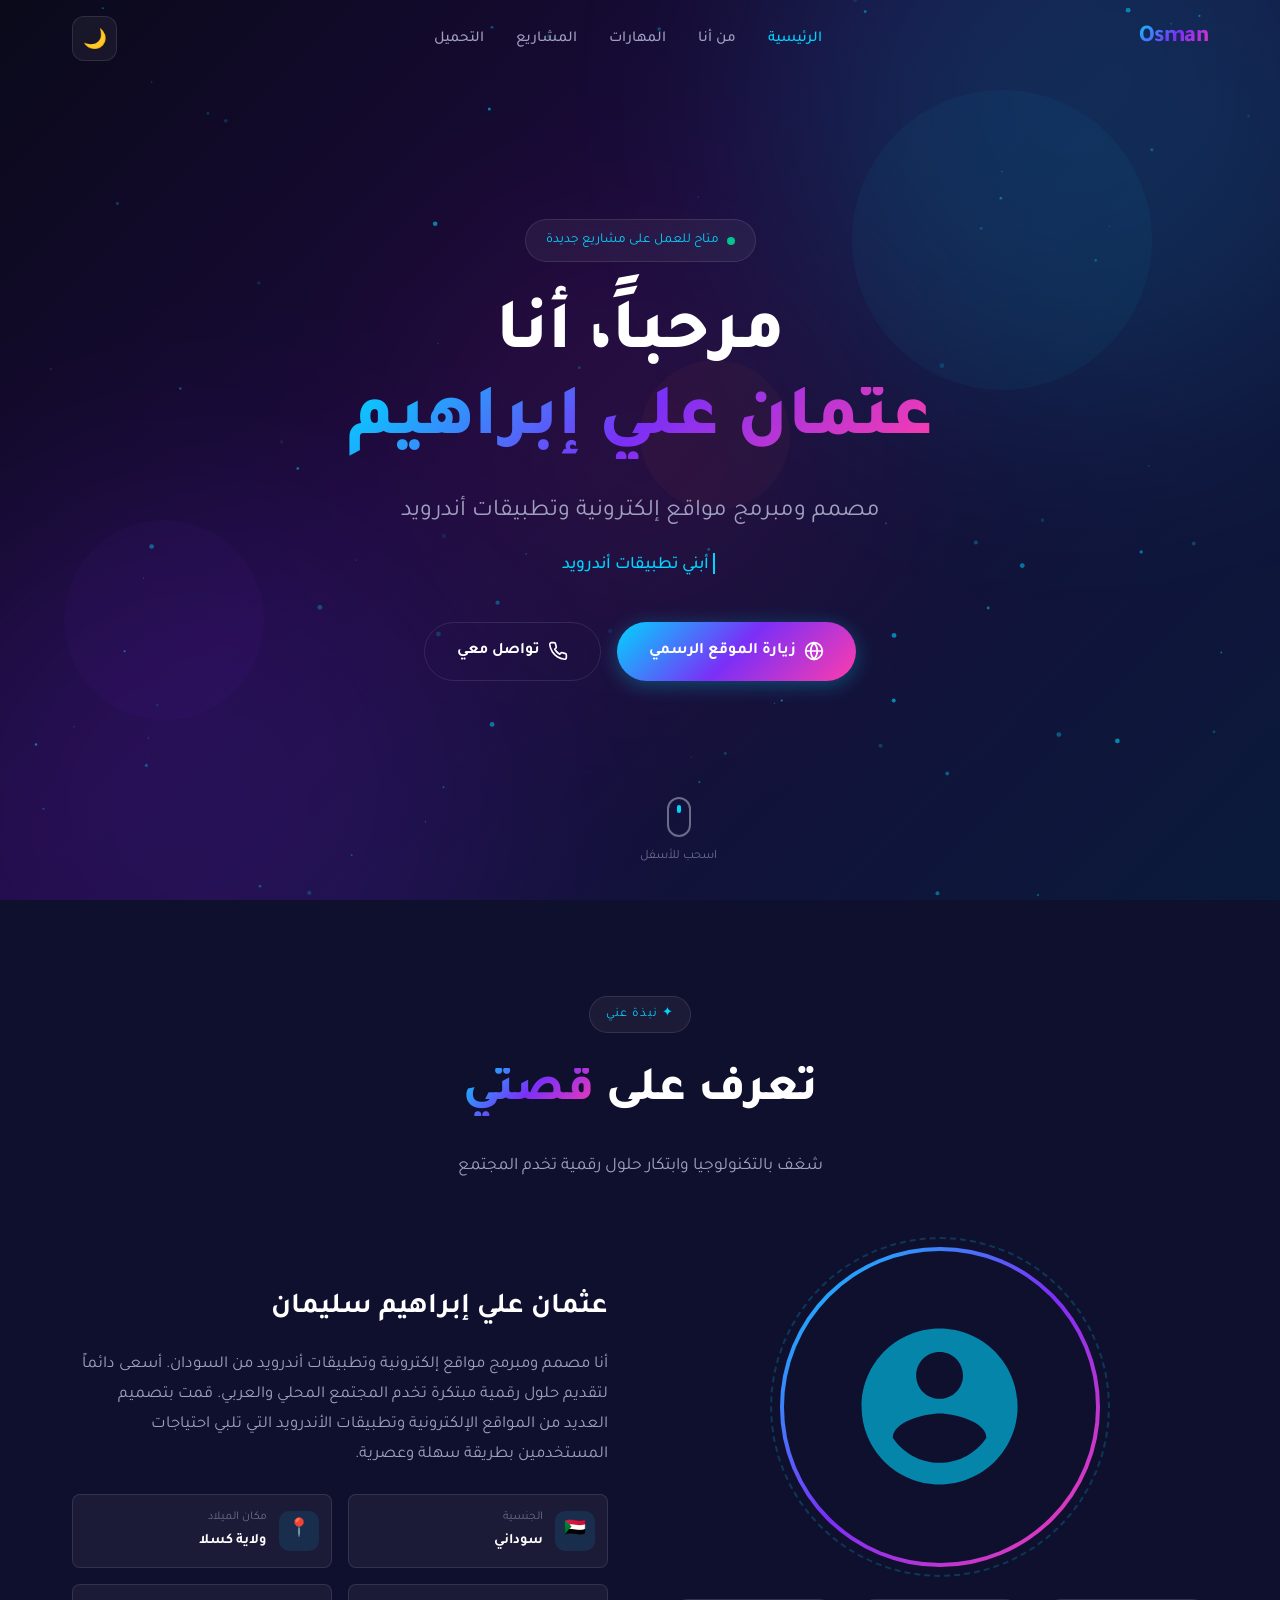
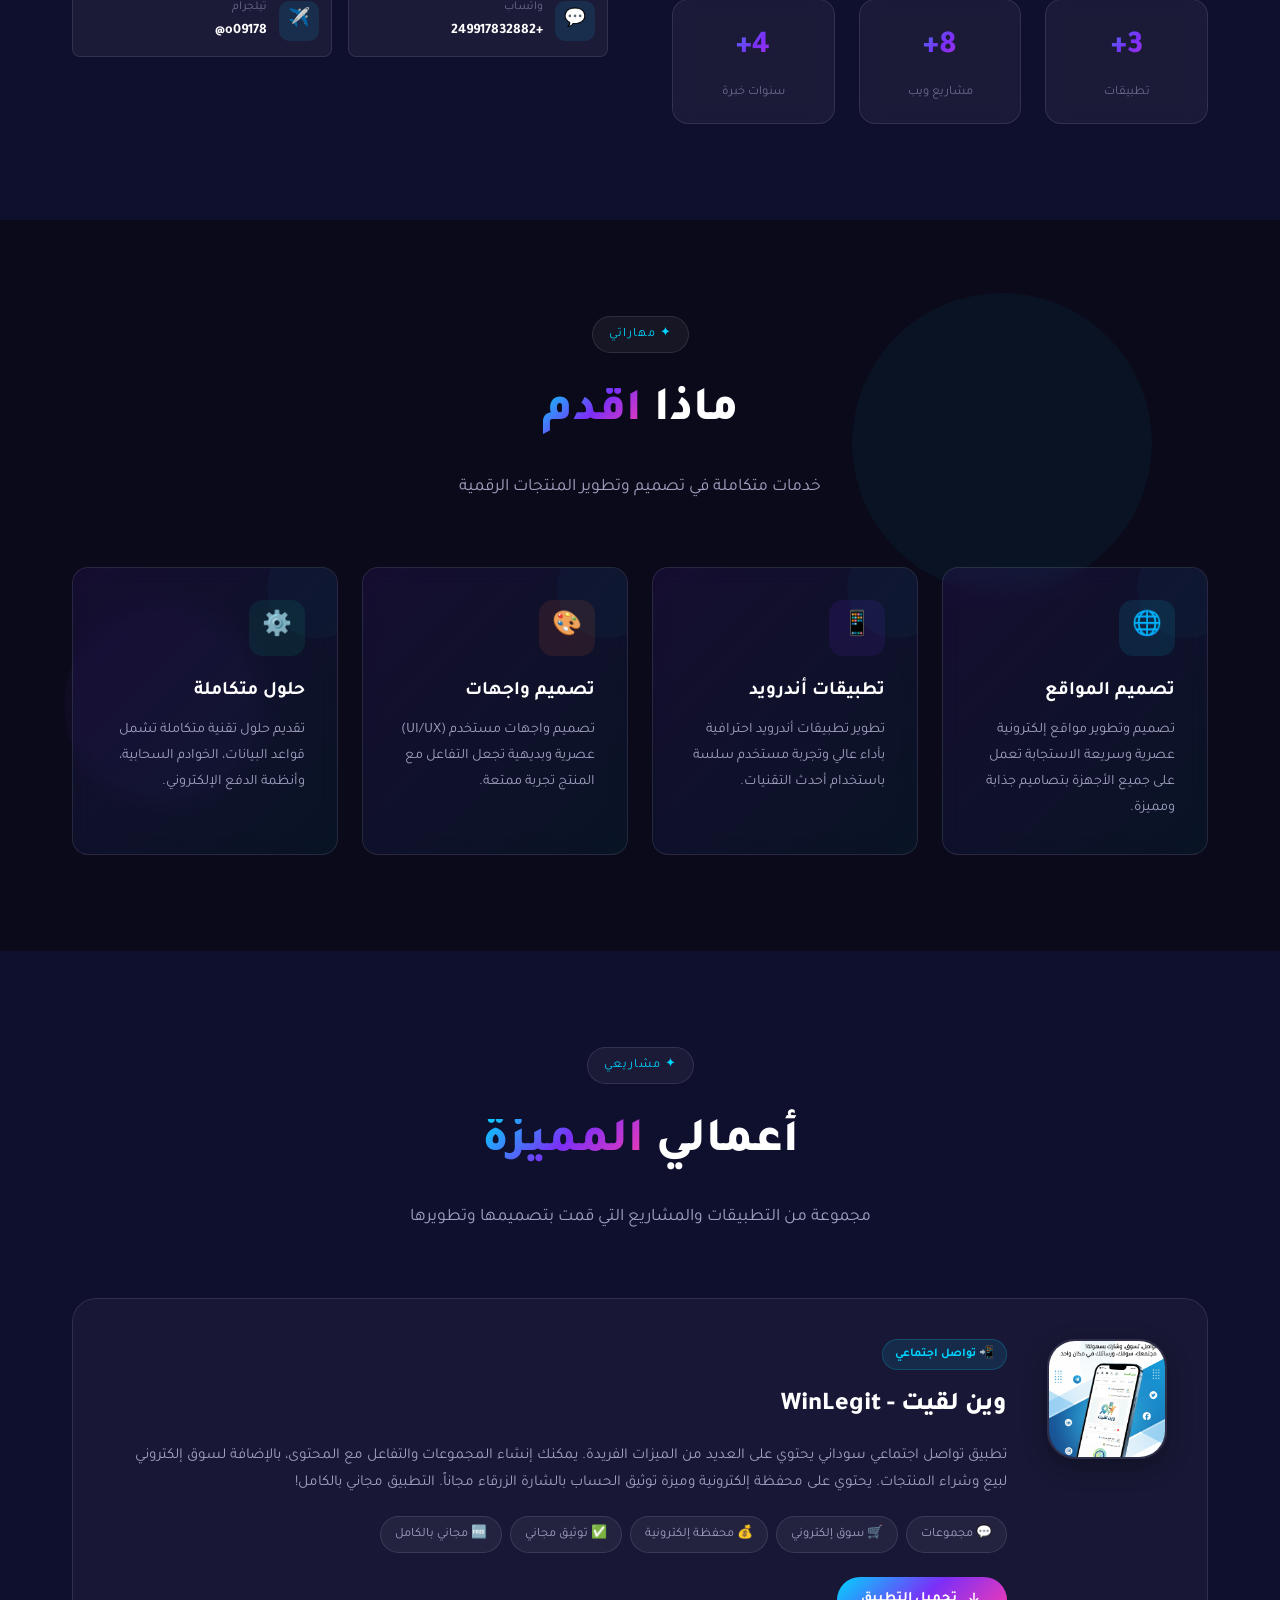
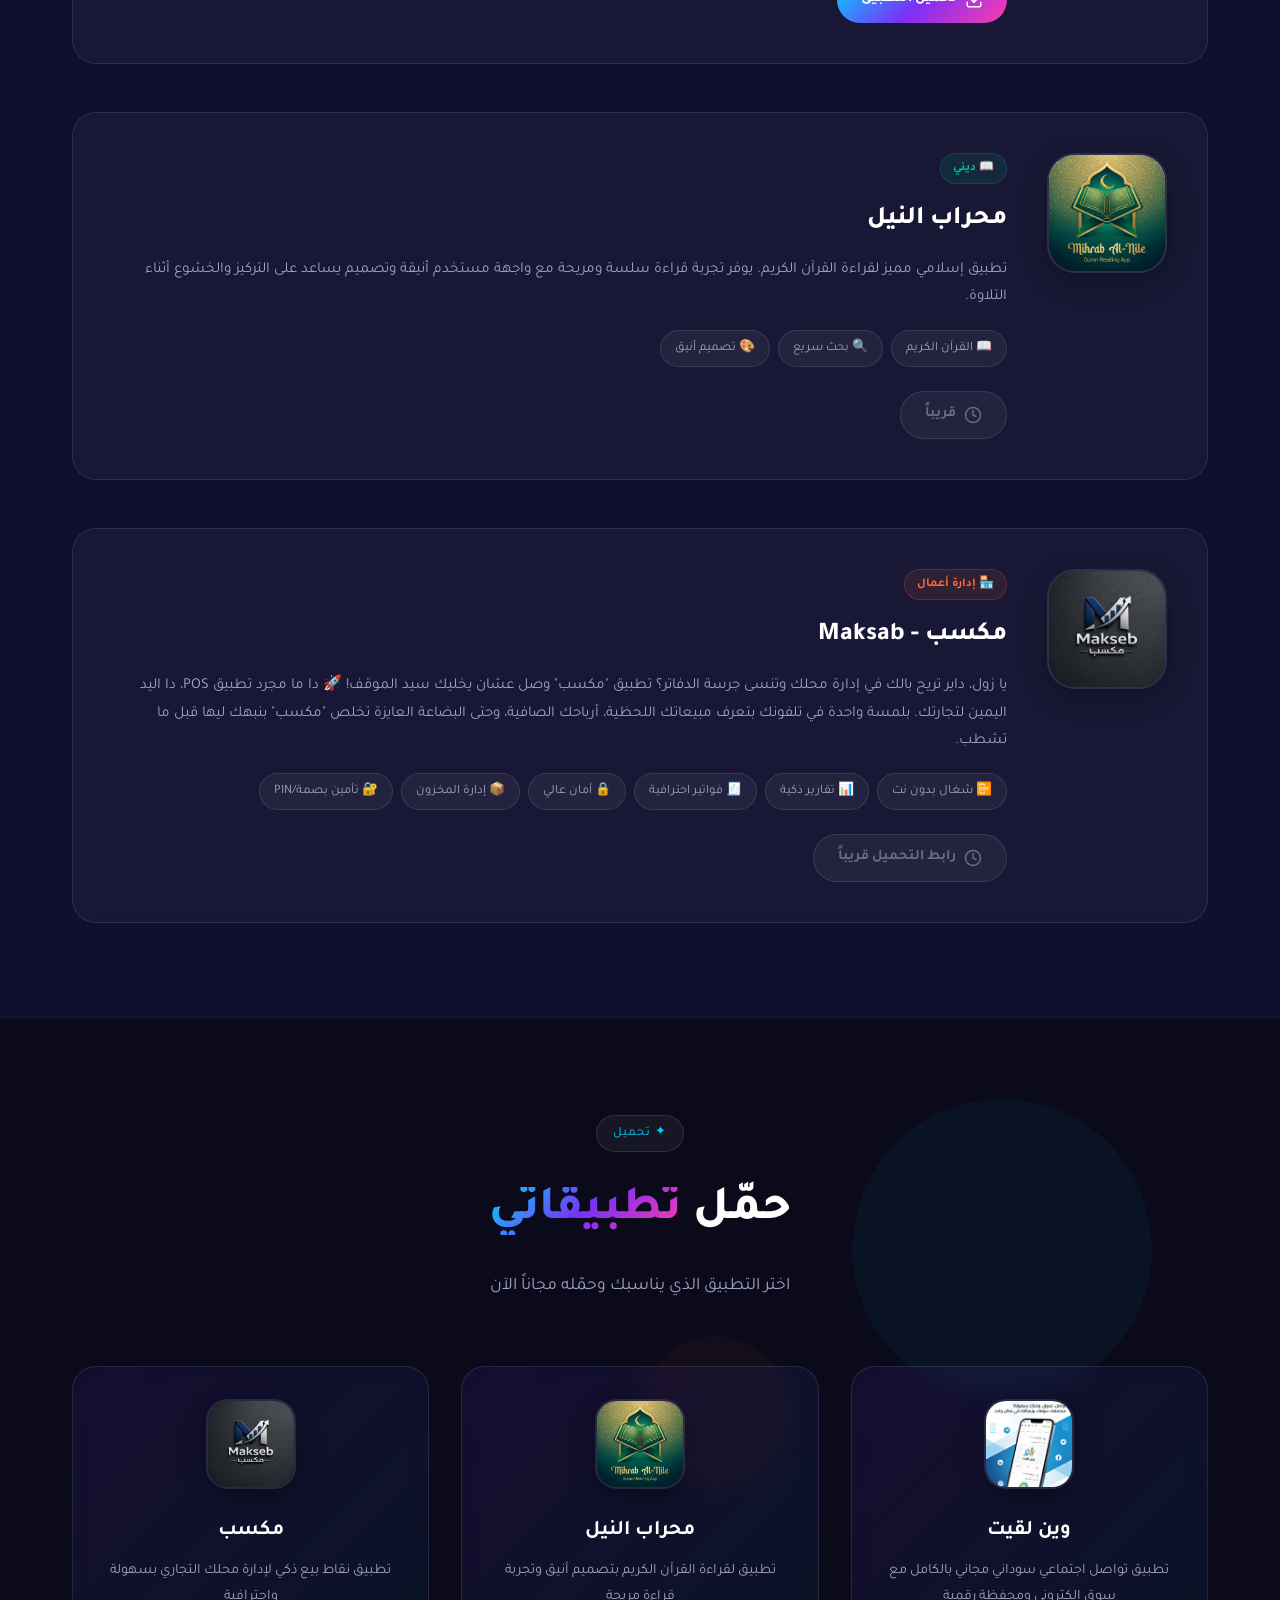
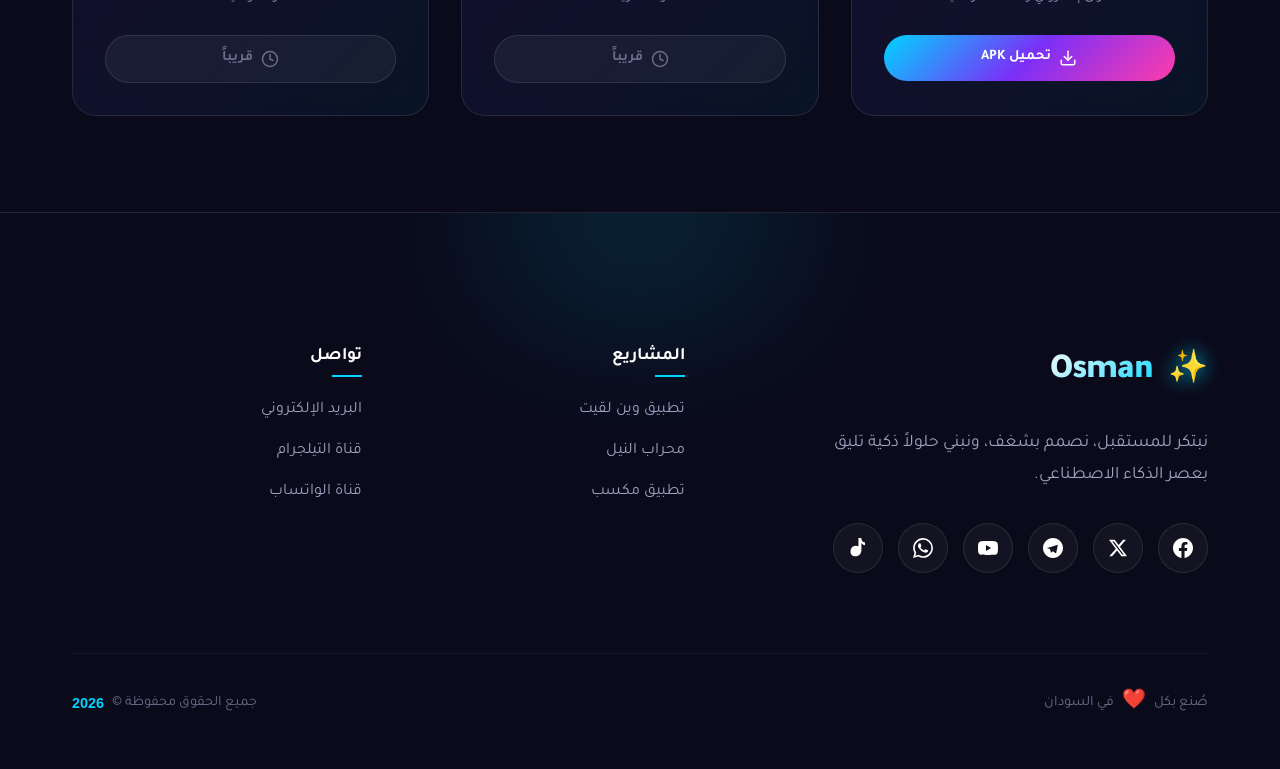
==== index.html @ ec1d8e85 "Add files via upload" ====
<!DOCTYPE html>
<html lang="ar" dir="rtl">

<head>
  <meta charset="UTF-8">
  <meta name="viewport" content="width=device-width, initial-scale=1.0">
  <title>عثمان علي إبراهيم - مصمم ومبرمج مواقع وتطبيقات</title>
  <meta name="description"
    content="الموقع الشخصي لعثمان علي إبراهيم سليمان - مصمم ومبرمج مواقع إلكترونية وتطبيقات أندرويد من السودان">
  <meta name="keywords" content="عثمان علي, مبرمج, مصمم مواقع, تطبيقات أندرويد, السودان, وين لقيت, مكسب">
  <meta property="og:title" content="عثمان علي إبراهيم - مصمم ومبرمج">
  <meta property="og:description" content="مصمم ومبرمج مواقع إلكترونية وتطبيقات أندرويد من السودان">
  <meta property="og:type" content="website">
  <link rel="preconnect" href="https://fonts.googleapis.com">
  <link rel="preconnect" href="https://fonts.gstatic.com" crossorigin>
  <link href="https://fonts.googleapis.com/css2?family=Tajawal:wght@300;400;500;700;800;900&display=swap"
    rel="stylesheet">
  <link rel="stylesheet" href="style.css">
</head>

<body>

  <!-- Navigation -->
  <nav class="navbar" id="navbar">
    <div class="nav-container">
      <a href="#" class="nav-logo">Osman</a>
      <ul class="nav-links" id="navLinks">
        <li><a href="#home"><span>🏠</span> الرئيسية</a></li>
        <li><a href="#about"><span>👤</span> من أنا</a></li>
        <li><a href="#skills"><span>🛠️</span> المهارات</a></li>
        <li><a href="#apps"><span>🚀</span> المشاريع</a></li>
        <li><a href="#downloads"><span>📥</span> التحميل</a></li>
      </ul>
      <div class="nav-actions">
        <button class="theme-toggle" id="themeToggle" aria-label="تبديل الوضع">
          <span class="sun-icon">☀️</span>
          <span class="moon-icon">🌙</span>
        </button>
        <button class="nav-toggle" id="navToggle" aria-label="toggle navigation">
          <span></span>
          <span></span>
          <span></span>
        </button>
      </div>
    </div>
  </nav>

  <!-- Hero Section -->
  <section class="hero" id="home">
    <div class="hero-glow hero-glow-1"></div>
    <div class="hero-glow hero-glow-2"></div>
    <div class="hero-glow hero-glow-3"></div>

    <div class="floating-shapes">
      <div class="shape shape-1"></div>
      <div class="shape shape-2"></div>
      <div class="shape shape-3"></div>
    </div>

    <canvas id="particleCanvas" style="position:absolute;inset:0;z-index:0;pointer-events:none;"></canvas>

    <div class="hero-content">
      <div class="hero-badge">
        <span class="dot"></span>
        متاح للعمل على مشاريع جديدة
      </div>

      <h1 class="hero-name">
        مرحباً، أنا<br>
        <span class="gradient-text">عثمان علي إبراهيم</span>
      </h1>

      <p class="hero-title">مصمم ومبرمج مواقع إلكترونية وتطبيقات أندرويد</p>

      <div class="hero-typing">
        <span class="cursor"></span>
        <span id="typingText"></span>
      </div>

      <div class="hero-buttons">
        <a href="https://winlegit.vercel.app/" class="btn btn-primary" target="_blank">
          <svg width="20" height="20" viewBox="0 0 24 24" fill="none" stroke="currentColor" stroke-width="2"
            stroke-linecap="round" stroke-linejoin="round">
            <circle cx="12" cy="12" r="10" />
            <line x1="2" y1="12" x2="22" y2="12" />
            <path d="M12 2a15.3 15.3 0 0 1 4 10 15.3 15.3 0 0 1-4 10 15.3 15.3 0 0 1-4-10 15.3 15.3 0 0 1 4-10z" />
          </svg>
          زيارة الموقع الرسمي
        </a>
        <a href="https://wa.me/249917832882" class="btn btn-outline" target="_blank">
          <svg width="20" height="20" viewBox="0 0 24 24" fill="none" stroke="currentColor" stroke-width="2"
            stroke-linecap="round" stroke-linejoin="round">
            <path
              d="M22 16.92v3a2 2 0 0 1-2.18 2 19.79 19.79 0 0 1-8.63-3.07 19.5 19.5 0 0 1-6-6 19.79 19.79 0 0 1-3.07-8.67A2 2 0 0 1 4.11 2h3a2 2 0 0 1 2 1.72 12.84 12.84 0 0 0 .7 2.81 2 2 0 0 1-.45 2.11L8.09 9.91a16 16 0 0 0 6 6l1.27-1.27a2 2 0 0 1 2.11-.45 12.84 12.84 0 0 0 2.81.7A2 2 0 0 1 22 16.92z" />
          </svg>
          تواصل معي
        </a>
      </div>
    </div>

    <div class="hero-scroll">
      <div class="scroll-indicator"></div>
      <span>اسحب للأسفل</span>
    </div>
  </section>

  <!-- About Section -->
  <section class="section about" id="about">
    <div class="container">
      <div class="section-header reveal">
        <span class="section-badge">✦ نبذة عني</span>
        <h2 class="section-title">تعرف على <span class="gradient-text">قصتي</span></h2>
        <p class="section-subtitle">شغف بالتكنولوجيا وابتكار حلول رقمية تخدم المجتمع</p>
      </div>

      <div class="about-grid">
        <div class="about-image reveal">
          <div class="about-image-wrapper">
            <div class="about-avatar">
              <svg viewBox="0 0 24 24" fill="currentColor">
                <path
                  d="M12 2C6.48 2 2 6.48 2 12s4.48 10 10 10 10-4.48 10-10S17.52 2 12 2zm0 3c1.66 0 3 1.34 3 3s-1.34 3-3 3-3-1.34-3-3 1.34-3 3-3zm0 14.2c-2.5 0-4.71-1.28-6-3.22.03-1.99 4-3.08 6-3.08 1.99 0 5.97 1.09 6 3.08-1.29 1.94-3.5 3.22-6 3.22z" />
              </svg>
            </div>
          </div>
          <div class="about-stats">
            <div class="stat-card">
              <div class="stat-number" data-count="3">0</div>
              <div class="stat-label">تطبيقات</div>
            </div>
            <div class="stat-card">
              <div class="stat-number" data-count="10">0</div>
              <div class="stat-label">مشاريع ويب</div>
            </div>
            <div class="stat-card">
              <div class="stat-number" data-count="5">0</div>
              <div class="stat-label">سنوات خبرة</div>
            </div>
          </div>
        </div>

        <div class="about-info reveal reveal-delay-2">
          <h3>عثمان علي إبراهيم سليمان</h3>
          <p>
            أنا مصمم ومبرمج مواقع إلكترونية وتطبيقات أندرويد من السودان. أسعى دائماً لتقديم حلول رقمية مبتكرة تخدم
            المجتمع المحلي والعربي. قمت بتصميم العديد من المواقع الإلكترونية وتطبيقات الأندرويد التي تلبي احتياجات
            المستخدمين بطريقة سهلة وعصرية.
          </p>
          <div class="about-details">
            <div class="detail-item">
              <div class="detail-icon">🇸🇩</div>
              <div class="detail-text">
                <span class="detail-label">الجنسية</span>
                <span class="detail-value">سوداني</span>
              </div>
            </div>
            <div class="detail-item">
              <div class="detail-icon">📍</div>
              <div class="detail-text">
                <span class="detail-label">مكان الميلاد</span>
                <span class="detail-value">ولاية كسلا</span>
              </div>
            </div>
            <div class="detail-item">
              <div class="detail-icon">💬</div>
              <div class="detail-text">
                <span class="detail-label">واتساب</span>
                <span class="detail-value">+249917832882</span>
              </div>
            </div>
            <div class="detail-item">
              <div class="detail-icon">✈️</div>
              <div class="detail-text">
                <span class="detail-label">تيلجرام</span>
                <span class="detail-value">o09178@</span>
              </div>
            </div>
          </div>
        </div>
      </div>
    </div>
  </section>

  <!-- Skills Section -->
  <section class="section" id="skills">
    <div class="container">
      <div class="floating-shapes">
        <div class="shape shape-1"></div>
        <div class="shape shape-2"></div>
      </div>
      <div class="section-header reveal">
        <span class="section-badge">✦ مهاراتي</span>
        <h2 class="section-title">ماذا <span class="gradient-text">أقدم</span></h2>
        <p class="section-subtitle">خدمات متكاملة في تصميم وتطوير المنتجات الرقمية</p>
      </div>

      <div class="skills-grid">
        <div class="skill-card reveal">
          <div class="skill-icon">🌐</div>
          <h3>تصميم المواقع</h3>
          <p>تصميم وتطوير مواقع إلكترونية عصرية وسريعة الاستجابة تعمل على جميع الأجهزة بتصاميم جذابة ومميزة.</p>
        </div>
        <div class="skill-card reveal reveal-delay-1">
          <div class="skill-icon">📱</div>
          <h3>تطبيقات أندرويد</h3>
          <p>تطوير تطبيقات أندرويد احترافية بأداء عالي وتجربة مستخدم سلسة باستخدام أحدث التقنيات.</p>
        </div>
        <div class="skill-card reveal reveal-delay-2">
          <div class="skill-icon">🎨</div>
          <h3>تصميم واجهات</h3>
          <p>تصميم واجهات مستخدم (UI/UX) عصرية وبديهية تجعل التفاعل مع المنتج تجربة ممتعة.</p>
        </div>
        <div class="skill-card reveal reveal-delay-3">
          <div class="skill-icon">⚙️</div>
          <h3>حلول متكاملة</h3>
          <p>تقديم حلول تقنية متكاملة تشمل قواعد البيانات، الخوادم السحابية، وأنظمة الدفع الإلكتروني.</p>
        </div>
      </div>
    </div>
  </section>

  <!-- Apps/Projects Section -->
  <section class="section apps" id="apps">
    <div class="container">
      <div class="section-header reveal">
        <span class="section-badge">✦ مشاريعي</span>
        <h2 class="section-title">أعمالي <span class="gradient-text">المميزة</span></h2>
        <p class="section-subtitle">مجموعة من التطبيقات والمشاريع التي قمت بتصميمها وتطويرها</p>
      </div>

      <div class="apps-grid">
        <!-- WinLegit App -->
        <div class="app-card reveal">
          <div class="app-icon-wrapper">
            <img src="assets/winlegit.png" alt="تطبيق وين لقيت">
          </div>
          <div class="app-info">
            <span class="app-tag tag-social">📲 تواصل اجتماعي</span>
            <h3 class="app-name">وين لقيت - WinLegit</h3>
            <p class="app-description">
              تطبيق تواصل اجتماعي سوداني يحتوي على العديد من الميزات الفريدة. يمكنك إنشاء المجموعات والتفاعل مع المحتوى،
              بالإضافة لسوق إلكتروني لبيع وشراء المنتجات. يحتوي على محفظة إلكترونية وميزة توثيق الحساب بالشارة الزرقاء
              مجاناً.
              التطبيق مجاني بالكامل!
            </p>
            <div class="app-features">
              <span class="feature-chip">💬 مجموعات</span>
              <span class="feature-chip">🛒 سوق إلكتروني</span>
              <span class="feature-chip">💰 محفظة إلكترونية</span>
              <span class="feature-chip">✅ توثيق مجاني</span>
              <span class="feature-chip">🆓 مجاني بالكامل</span>
            </div>
            <div class="app-actions">
              <a href="https://winlegit.vercel.app/download/WinLegit.apk" class="btn-download" id="download-winlegit">
                <svg width="18" height="18" viewBox="0 0 24 24" fill="none" stroke="currentColor" stroke-width="2"
                  stroke-linecap="round" stroke-linejoin="round">
                  <path d="M21 15v4a2 2 0 0 1-2 2H5a2 2 0 0 1-2-2v-4" />
                  <polyline points="7 10 12 15 17 10" />
                  <line x1="12" y1="15" x2="12" y2="3" />
                </svg>
                تحميل التطبيق
              </a>
            </div>
          </div>
        </div>

        <!-- Mihrab Al-Nile App -->
        <div class="app-card reveal">
          <div class="app-icon-wrapper">
            <img src="assets/mihrab.png" alt="تطبيق محراب النيل">
          </div>
          <div class="app-info">
            <span class="app-tag tag-islamic">📖 ديني</span>
            <h3 class="app-name">محراب النيل</h3>
            <p class="app-description">
              تطبيق إسلامي مميز لقراءة القرآن الكريم. يوفر تجربة قراءة سلسة ومريحة مع واجهة مستخدم أنيقة
              وتصميم يساعد على التركيز والخشوع أثناء التلاوة.
            </p>
            <div class="app-features">
              <span class="feature-chip">📖 القرآن الكريم</span>
              <span class="feature-chip">🔍 بحث سريع</span>
              <span class="feature-chip">🎨 تصميم أنيق</span>
            </div>
            <div class="app-actions">
              <span class="btn-download coming-soon">
                <svg width="18" height="18" viewBox="0 0 24 24" fill="none" stroke="currentColor" stroke-width="2"
                  stroke-linecap="round" stroke-linejoin="round">
                  <circle cx="12" cy="12" r="10" />
                  <polyline points="12 6 12 12 16 14" />
                </svg>
                قريباً
              </span>
            </div>
          </div>
        </div>

        <!-- Maksab App -->
        <div class="app-card reveal">
          <div class="app-icon-wrapper">
            <img src="assets/maksab.png" alt="تطبيق مكسب">
          </div>
          <div class="app-info">
            <span class="app-tag tag-business">🏪 إدارة أعمال</span>
            <h3 class="app-name">مكسب - Maksab</h3>
            <p class="app-description">
              يا زول، داير تريح بالك في إدارة محلك وتنسى جرسة الدفاتر؟ تطبيق "مكسب" وصل عشان يخليك سيد الموقف! 🚀
              دا ما مجرد تطبيق POS، دا اليد اليمين لتجارتك. بلمسة واحدة في تلفونك بتعرف مبيعاتك اللحظية، أرباحك الصافية،
              وحتى البضاعة العايزة تخلص "مكسب" بنبهك ليها قبل ما تشطب.
            </p>
            <div class="app-features">
              <span class="feature-chip">📴 شغال بدون نت</span>
              <span class="feature-chip">📊 تقارير ذكية</span>
              <span class="feature-chip">🧾 فواتير احترافية</span>
              <span class="feature-chip">🔒 أمان عالي</span>
              <span class="feature-chip">📦 إدارة المخزون</span>
              <span class="feature-chip">🔐 تأمين بصمة/PIN</span>
            </div>
            <div class="app-actions">
              <span class="btn-download coming-soon">
                <svg width="18" height="18" viewBox="0 0 24 24" fill="none" stroke="currentColor" stroke-width="2"
                  stroke-linecap="round" stroke-linejoin="round">
                  <circle cx="12" cy="12" r="10" />
                  <polyline points="12 6 12 12 16 14" />
                </svg>
                رابط التحميل قريباً
              </span>
            </div>
          </div>
        </div>
      </div>
    </div>
  </section>

  <!-- Downloads Section -->
  <section class="section" id="downloads">
    <div class="container">
      <div class="floating-shapes">
        <div class="shape shape-1"></div>
        <div class="shape shape-3"></div>
      </div>

      <div class="section-header reveal">
        <span class="section-badge">✦ تحميل</span>
        <h2 class="section-title">حمّل <span class="gradient-text">تطبيقاتي</span></h2>
        <p class="section-subtitle">اختر التطبيق الذي يناسبك وحمّله مجاناً الآن</p>
      </div>

      <div class="downloads-grid">
        <div class="download-card reveal">
          <div class="download-icon">
            <img src="assets/winlegit.png" alt="وين لقيت">
          </div>
          <h3>وين لقيت</h3>
          <p>تطبيق تواصل اجتماعي سوداني مجاني بالكامل مع سوق إلكتروني ومحفظة رقمية</p>
          <a href="https://winlegit.vercel.app/download/WinLegit.apk" class="btn-download" id="download-winlegit-2">
            <svg width="18" height="18" viewBox="0 0 24 24" fill="none" stroke="currentColor" stroke-width="2"
              stroke-linecap="round" stroke-linejoin="round">
              <path d="M21 15v4a2 2 0 0 1-2 2H5a2 2 0 0 1-2-2v-4" />
              <polyline points="7 10 12 15 17 10" />
              <line x1="12" y1="15" x2="12" y2="3" />
            </svg>
            تحميل APK
          </a>
        </div>

        <div class="download-card reveal reveal-delay-1">
          <div class="download-icon">
            <img src="assets/mihrab.png" alt="محراب النيل">
          </div>
          <h3>محراب النيل</h3>
          <p>تطبيق لقراءة القرآن الكريم بتصميم أنيق وتجربة قراءة مريحة</p>
          <span class="btn-download coming-soon">
            <svg width="18" height="18" viewBox="0 0 24 24" fill="none" stroke="currentColor" stroke-width="2"
              stroke-linecap="round" stroke-linejoin="round">
              <circle cx="12" cy="12" r="10" />
              <polyline points="12 6 12 12 16 14" />
            </svg>
            قريباً
          </span>
        </div>

        <div class="download-card reveal reveal-delay-2">
          <div class="download-icon">
            <img src="assets/maksab.png" alt="مكسب">
          </div>
          <h3>مكسب</h3>
          <p>تطبيق نقاط بيع ذكي لإدارة محلك التجاري بسهولة واحترافية</p>
          <span class="btn-download coming-soon">
            <svg width="18" height="18" viewBox="0 0 24 24" fill="none" stroke="currentColor" stroke-width="2"
              stroke-linecap="round" stroke-linejoin="round">
              <circle cx="12" cy="12" r="10" />
              <polyline points="12 6 12 12 16 14" />
            </svg>
            قريباً
          </span>
        </div>
      </div>
    </div>
  </section>

  <!-- Futuristic Footer -->
  <footer class="footer">
    <div class="footer-glow"></div>
    <div class="container">
      <div class="footer-main">
        <div class="footer-brand-section">
          <div class="footer-logo">
            <span class="logo-icon">✨</span>
            <h3 class="logo-text">Osman</h3>
          </div>
          <p class="footer-tagline">نبتكر للمستقبل، نصمم بشغف، ونبني حلولاً ذكية تليق بعصر الذكاء الاصطناعي.</p>
          <div class="footer-social-minimal">
            <a href="https://www.facebook.com/tepor4" target="_blank" title="Facebook">
              <svg viewBox="0 0 24 24" width="20" height="20" fill="currentColor">
                <path
                  d="M24 12.073c0-6.627-5.373-12-12-12s-12 5.373-12 12c0 5.99 4.388 10.954 10.125 11.854v-8.385H7.078v-3.47h3.047V9.43c0-3.007 1.792-4.669 4.533-4.669 1.312 0 2.686.235 2.686.235v2.953H15.83c-1.491 0-1.956.925-1.956 1.874v2.25h3.328l-.532 3.47h-2.796v8.385C19.612 23.027 24 18.062 24 12.073z" />
              </svg>
            </a>
            <a href="https://x.com/tepor4" target="_blank" title="Twitter (X)">
              <svg viewBox="0 0 24 24" width="18" height="18" fill="currentColor">
                <path
                  d="M18.901 1.153h3.68l-8.04 9.19L24 22.846h-7.406l-5.8-7.584-6.638 7.584H.474l8.6-9.83L0 1.154h7.594l5.243 6.932ZM17.61 20.644h2.039L6.486 3.24H4.298Z" />
              </svg>
            </a>
            <a href="https://t.me/o09178" target="_blank" title="Telegram">
              <svg viewBox="0 0 24 24" width="20" height="20" fill="currentColor">
                <path
                  d="M12 0C5.373 0 0 5.373 0 12s5.373 12 12 12 12-5.373 12-12S18.627 0 12 0zm5.891 8.221l-1.97 9.28c-.145.658-.537.818-1.084.508l-3-2.21-1.446 1.394c-.14.14-.24.26-.51.26-.35 0-.29-.13-.41-.47l-1.15-3.77-3.32-1.04c-.722-.224-.736-.723.15-.1.08l12.92-4.98c.594-.224 1.114.13.914.868z" />
              </svg>
            </a>
            <a href="https://youtube.com/@tepor4" target="_blank" title="YouTube">
              <svg viewBox="0 0 24 24" width="20" height="20" fill="currentColor">
                <path
                  d="M23.498 6.186a3.016 3.016 0 0 0-2.122-2.136C19.505 3.545 12 3.545 12 3.545s-7.505 0-9.377.505A3.017 3.017 0 0 0 .502 6.186C0 8.07 0 12 0 12s0 3.93.502 5.814a3.016 3.016 0 0 0 2.122 2.136c1.871.505 9.376.505 9.376.505s7.505 0 9.377-.505a3.015 3.015 0 0 0 2.122-2.136C24 15.93 24 12 24 12s0-3.93-.502-5.814zM9.545 15.568V8.432L15.818 12l-6.273 3.568z" />
              </svg>
            </a>
            <a href="https://wa.me/249917832882" target="_blank" title="WhatsApp">
              <svg viewBox="0 0 24 24" width="20" height="20" fill="currentColor">
                <path
                  d="M17.472 14.382c-.297-.149-1.758-.867-2.03-.967-.273-.099-.471-.148-.67.15-.197.297-.767.966-.94 1.164-.173.199-.347.223-.644.075-.297-.15-1.255-.463-2.39-1.475-.883-.788-1.48-1.761-1.653-2.059-.173-.297-.018-.458.13-.606.134-.133.298-.347.446-.52.149-.174.198-.298.298-.497.099-.198.05-.371-.025-.52-.075-.149-.669-1.612-.916-2.207-.242-.579-.487-.5-.669-.51-.173-.008-.371-.01-.57-.01-.198 0-.52.074-.792.372-.272.297-1.04 1.016-1.04 2.479 0 1.462 1.065 2.875 1.213 3.074.149.198 2.096 3.2 5.077 4.487.709.306 1.262.489 1.694.625.712.227 1.36.195 1.871.118.571-.085 1.758-.719 2.006-1.413.248-.694.248-1.289.173-1.413-.074-.124-.272-.198-.57-.347m-5.421 7.403h-.004a9.87 9.87 0 01-5.031-1.378l-.361-.214-3.741.982.998-3.648-.235-.374a9.86 9.86 0 01-1.51-5.26c.001-5.45 4.436-9.884 9.888-9.884 2.64 0 5.122 1.03 6.988 2.898a9.825 9.825 0 012.893 6.994c-.003 5.45-4.437 9.884-9.885 9.884m8.413-18.297A11.815 11.815 0 0012.05 0C5.495 0 .16 5.335.157 11.892c0 2.096.547 4.142 1.588 5.945L.057 24l6.305-1.654a11.882 11.882 0 005.683 1.448h.005c6.554 0 11.89-5.335 11.893-11.893a11.821 11.821 0 00-3.48-8.413z" />
              </svg>
            </a>
            <a href="https://www.tiktok.com/@tepor4" target="_blank" title="TikTok">
              <svg viewBox="0 0 24 24" width="20" height="20" fill="currentColor">
                <path
                  d="M12.536 0H15.93c.123 3.121 1.412 5.074 4.49 5.341V8.6c-2.492-.258-3.401-1.293-4.34-2.887v8.683c0 3.864-2.73 7.604-7.234 7.604C4.305 22 2.627 18.52 3.012 15.684c.381-3.155 2.112-6.521 6.305-6.521 1.144 0 2.18.291 3.22.846V0z" />
              </svg>
            </a>
          </div>
        </div>

        <div class="footer-nav-grid">
          <div class="footer-nav-col">
            <h4>المشاريع</h4>
            <ul>
              <li><a href="#apps">تطبيق وين لقيت</a></li>
              <li><a href="#apps">محراب النيل</a></li>
              <li><a href="#apps">تطبيق مكسب</a></li>
            </ul>
          </div>
          <div class="footer-nav-col">
            <h4>تواصل</h4>
            <ul>
              <li><a href="mailto:osman@example.com">البريد الإلكتروني</a></li>
              <li><a href="https://t.me/winleget">قناة التيلجرام</a></li>
              <li><a href="https://whatsapp.com/channel/0029VbCsWTKLI8YTMThb9H0V">قناة الواتساب</a></li>
            </ul>
          </div>
        </div>
      </div>

      <div class="footer-bottom-v2">
        <div class="footer-bottom-inner">
          <div class="copyright-text">
            جميع الحقوق محفوظة © <span class="year-num">2026</span>
          </div>
          <div class="footer-location">
            <span>صُنع بكل</span>
            <span class="heart-ai">❤️</span>
            <span>في السودان</span>
          </div>
        </div>
      </div>
    </div>
  </footer>

  <script src="script.js"></script>
</body>

</html>
---- style.css ----
/* ===== Design System & Custom Properties ===== */
:root {
  --bg-primary: #0a0a1a;
  --bg-secondary: #0f0f2e;
  --bg-card: rgba(255, 255, 255, 0.04);
  --bg-card-hover: rgba(255, 255, 255, 0.08);
  --text-primary: #ffffff;
  --text-secondary: #a0a0c0;
  --text-muted: #6b6b8a;
  --accent-cyan: #00d4ff;
  --accent-purple: #7b2ff7;
  --accent-orange: #ff6b35;
  --accent-green: #00c48c;
  --accent-pink: #ff3cac;
  --gradient-main: linear-gradient(135deg, #00d4ff 0%, #7b2ff7 50%, #ff3cac 100%);
  --gradient-hero: linear-gradient(135deg, #0a0a1a 0%, #1a0a3a 40%, #0a1a3a 100%);
  --gradient-card: linear-gradient(135deg, rgba(123, 47, 247, 0.1), rgba(0, 212, 255, 0.05));
  --glass-bg: rgba(255, 255, 255, 0.05);
  --glass-border: rgba(255, 255, 255, 0.1);
  --glass-shadow: 0 8px 32px rgba(0, 0, 0, 0.3);
  --border-radius: 16px;
  --border-radius-sm: 8px;
  --border-radius-lg: 24px;
  --transition: all 0.4s cubic-bezier(0.4, 0, 0.2, 1);
  --font-family: 'Tajawal', sans-serif;
}

/* ===== Light Mode Variables (Premium Overhaul) ===== */
[data-theme="light"] {
  --bg-primary: #f0f2f5;
  --bg-secondary: #ffffff;
  --bg-card: rgba(255, 255, 255, 0.7);
  --bg-card-hover: rgba(255, 255, 255, 0.9);
  --text-primary: #0f172a;
  --text-secondary: #334155;
  --text-muted: #64748b;
  --accent-cyan: #0ea5e9;
  --accent-purple: #8b5cf6;
  --accent-orange: #f59e0b;
  --accent-green: #10b981;
  --accent-pink: #ec4899;
  --glass-bg: rgba(255, 255, 255, 0.4);
  --glass-border: rgba(15, 23, 42, 0.08);
  --glass-shadow: 0 10px 40px rgba(15, 23, 42, 0.06);
  --gradient-hero: radial-gradient(circle at top right, #f8fafc, #e2e8f0);
}

/* ===== Reset & Base ===== */
*,
*::before,
*::after {
  margin: 0;
  padding: 0;
  box-sizing: border-box;
}

html {
  scroll-behavior: smooth;
  font-size: 16px;
}

body {
  font-family: var(--font-family);
  background-color: var(--bg-primary);
  color: var(--text-primary);
  direction: rtl;
  overflow-x: hidden;
  line-height: 1.8;
}

a {
  text-decoration: none;
  color: inherit;
}

ul {
  list-style: none;
}

img {
  max-width: 100%;
  display: block;
}

/* ===== Scrollbar ===== */
::-webkit-scrollbar {
  width: 8px;
}

::-webkit-scrollbar-track {
  background: var(--bg-primary);
}

::-webkit-scrollbar-thumb {
  background: var(--accent-purple);
  border-radius: 10px;
}

::-webkit-scrollbar-thumb:hover {
  background: var(--accent-cyan);
}

/* ===== Navigation ===== */
.navbar {
  position: fixed;
  top: 0;
  left: 0;
  right: 0;
  z-index: 1000;
  padding: 1rem 0;
  transition: var(--transition);
  background: transparent;
}

.navbar.scrolled {
  background: var(--bg-secondary);
  opacity: 0.95;
  backdrop-filter: blur(20px);
  -webkit-backdrop-filter: blur(20px);
  border-bottom: 1px solid var(--glass-border);
  padding: 0.7rem 0;
  box-shadow: var(--glass-shadow);
}

.nav-actions {
  display: flex;
  align-items: center;
  gap: 1.5rem;
}

.theme-toggle {
  background: var(--glass-bg);
  border: 1px solid var(--glass-border);
  width: 45px;
  height: 45px;
  border-radius: 12px;
  cursor: pointer;
  display: flex;
  align-items: center;
  justify-content: center;
  font-size: 1.2rem;
  transition: var(--transition);
  position: relative;
  overflow: hidden;
}

.theme-toggle:hover {
  transform: scale(1.1);
  background: var(--bg-card-hover);
}

.sun-icon {
  display: none;
}

[data-theme="light"] .sun-icon {
  display: block;
}

[data-theme="light"] .moon-icon {
  display: none;
}

.nav-container {
  max-width: 1200px;
  margin: 0 auto;
  padding: 0 2rem;
  display: flex;
  align-items: center;
  justify-content: space-between;
}

.nav-logo {
  font-size: 1.5rem;
  font-weight: 800;
  background: var(--gradient-main);
  -webkit-background-clip: text;
  background-clip: text;
  -webkit-text-fill-color: transparent;
  letter-spacing: -0.5px;
}

.nav-links {
  display: flex;
  align-items: center;
  gap: 2rem;
}

.nav-links a {
  color: var(--text-secondary);
  font-size: 0.95rem;
  font-weight: 500;
  position: relative;
  transition: var(--transition);
  padding: 0.5rem 0;
  display: flex;
  align-items: center;
  gap: 8px;
}

.nav-links a span {
  font-size: 1.1rem;
  transition: var(--transition);
}

.nav-links a:hover span {
  transform: scale(1.2);
}

@media (min-width: 769px) {
  .nav-links a span {
    display: none;
    /* Hide icons on desktop for a cleaner look */
  }
}

.nav-links a::after {
  content: '';
  position: absolute;
  bottom: 0;
  right: 0;
  width: 0;
  height: 2px;
  background: var(--gradient-main);
  transition: var(--transition);
  border-radius: 2px;
}

.nav-links a:hover {
  color: var(--text-primary);
}

.nav-links a:hover::after {
  width: 100%;
}

.nav-toggle {
  display: none;
  flex-direction: column;
  gap: 5px;
  cursor: pointer;
  background: none;
  border: none;
  padding: 5px;
}

.nav-toggle span {
  display: block;
  width: 25px;
  height: 2px;
  background: var(--text-primary);
  border-radius: 2px;
  transition: var(--transition);
}

/* ===== Hero Section ===== */
.hero {
  min-height: 100vh;
  display: flex;
  align-items: center;
  justify-content: center;
  position: relative;
  overflow: hidden;
  background: var(--gradient-hero);
}

.hero-bg {
  position: absolute;
  inset: 0;
  z-index: 0;
}

.hero-bg canvas {
  width: 100%;
  height: 100%;
}

.hero-glow {
  position: absolute;
  width: 600px;
  height: 600px;
  border-radius: 50%;
  filter: blur(120px);
  opacity: 0.15;
  pointer-events: none;
}

.hero-glow-1 {
  background: var(--accent-cyan);
  top: -200px;
  right: -100px;
}

.hero-glow-2 {
  background: var(--accent-purple);
  bottom: -200px;
  left: -100px;
}

.hero-glow-3 {
  background: var(--accent-pink);
  top: 50%;
  left: 50%;
  transform: translate(-50%, -50%);
  width: 400px;
  height: 400px;
  opacity: 0.08;
}

.hero-content {
  position: relative;
  z-index: 2;
  text-align: center;
  max-width: 850px;
  padding: 2rem;
}

.hero-badge {
  display: inline-flex;
  align-items: center;
  gap: 8px;
  background: var(--glass-bg);
  border: 1px solid var(--glass-border);
  border-radius: 50px;
  padding: 8px 20px;
  font-size: 0.85rem;
  color: var(--accent-cyan);
  margin-bottom: 2rem;
  backdrop-filter: blur(10px);
  animation: fadeInDown 0.8s ease forwards;
}

.hero-badge .dot {
  width: 8px;
  height: 8px;
  background: var(--accent-green);
  border-radius: 50%;
  animation: pulse 2s infinite;
}

.hero-name {
  font-size: clamp(2.5rem, 6vw, 4.5rem);
  font-weight: 800;
  line-height: 1.2;
  margin-bottom: 1.5rem;
  animation: fadeInUp 0.8s ease 0.2s both;
}

.hero-name .gradient-text {
  background: var(--gradient-main);
  -webkit-background-clip: text;
  background-clip: text;
  -webkit-text-fill-color: transparent;
}

.hero-title {
  font-size: clamp(1.1rem, 2.5vw, 1.5rem);
  color: var(--text-secondary);
  margin-bottom: 1rem;
  font-weight: 400;
  animation: fadeInUp 0.8s ease 0.4s both;
}

.hero-typing {
  min-height: 2rem;
  font-size: 1.1rem;
  color: var(--accent-cyan);
  margin-bottom: 2.5rem;
  font-weight: 500;
  animation: fadeInUp 0.8s ease 0.5s both;
}

.hero-typing .cursor {
  display: inline-block;
  width: 2px;
  height: 1.2em;
  background: var(--accent-cyan);
  margin-right: 4px;
  vertical-align: text-bottom;
  animation: blink 1s step-end infinite;
}

.hero-buttons {
  display: flex;
  gap: 1rem;
  justify-content: center;
  flex-wrap: wrap;
  animation: fadeInUp 0.8s ease 0.6s both;
}

.btn {
  display: inline-flex;
  align-items: center;
  gap: 8px;
  padding: 14px 32px;
  border-radius: 50px;
  font-size: 1rem;
  font-weight: 600;
  font-family: var(--font-family);
  cursor: pointer;
  transition: var(--transition);
  border: none;
  position: relative;
  overflow: hidden;
}

.btn-primary {
  background: var(--gradient-main);
  color: #fff;
  box-shadow: 0 4px 20px rgba(0, 212, 255, 0.3);
}

.btn-primary:hover {
  transform: translateY(-3px);
  box-shadow: 0 8px 30px rgba(0, 212, 255, 0.4);
}

.btn-outline {
  background: transparent;
  color: var(--text-primary);
  border: 1px solid var(--glass-border);
  backdrop-filter: blur(10px);
}

.btn-outline:hover {
  background: var(--glass-bg);
  border-color: var(--accent-cyan);
  transform: translateY(-3px);
}

.hero-scroll {
  position: absolute;
  bottom: 2rem;
  left: 50%;
  transform: translateX(-50%);
  z-index: 2;
  display: flex;
  flex-direction: column;
  align-items: center;
  gap: 8px;
  color: var(--text-muted);
  font-size: 0.8rem;
  animation: fadeInUp 1s ease 1s both;
}

.scroll-indicator {
  width: 24px;
  height: 40px;
  border: 2px solid var(--text-muted);
  border-radius: 12px;
  position: relative;
}

.scroll-indicator::after {
  content: '';
  width: 4px;
  height: 8px;
  background: var(--accent-cyan);
  border-radius: 4px;
  position: absolute;
  top: 6px;
  left: 50%;
  transform: translateX(-50%);
  animation: scroll-bounce 2s infinite;
}

/* ===== Section Base ===== */
.section {
  padding: 6rem 0;
  position: relative;
}

.container {
  max-width: 1200px;
  margin: 0 auto;
  padding: 0 2rem;
}

.section-header {
  text-align: center;
  margin-bottom: 4rem;
}

.section-badge {
  display: inline-flex;
  align-items: center;
  gap: 8px;
  background: var(--glass-bg);
  border: 1px solid var(--glass-border);
  border-radius: 50px;
  padding: 6px 16px;
  font-size: 0.8rem;
  color: var(--accent-cyan);
  margin-bottom: 1rem;
  text-transform: uppercase;
  letter-spacing: 1px;
}

.section-title {
  font-size: clamp(2rem, 4vw, 3rem);
  font-weight: 800;
  margin-bottom: 1rem;
}

.section-title .gradient-text {
  background: var(--gradient-main);
  -webkit-background-clip: text;
  background-clip: text;
  -webkit-text-fill-color: transparent;
}

.section-subtitle {
  font-size: 1.1rem;
  color: var(--text-secondary);
  max-width: 600px;
  margin: 0 auto;
}

/* ===== About Section ===== */
.about {
  background: var(--bg-secondary);
}

.about-grid {
  display: grid;
  grid-template-columns: 1fr 1fr;
  gap: 4rem;
  align-items: center;
}

.about-image {
  position: relative;
}

.about-image-wrapper {
  width: 320px;
  height: 320px;
  margin: 0 auto;
  border-radius: 50%;
  padding: 4px;
  background: var(--gradient-main);
  position: relative;
}

.about-image-wrapper::before {
  content: '';
  position: absolute;
  inset: -10px;
  border-radius: 50%;
  border: 2px dashed rgba(0, 212, 255, 0.2);
  animation: spin 20s linear infinite;
}

.about-avatar {
  width: 100%;
  height: 100%;
  border-radius: 50%;
  background: var(--bg-secondary);
  display: flex;
  align-items: center;
  justify-content: center;
  font-size: 6rem;
  overflow: hidden;
}

.about-avatar svg {
  width: 60%;
  height: 60%;
  fill: var(--accent-cyan);
  opacity: 0.6;
}

.about-stats {
  display: grid;
  grid-template-columns: repeat(3, 1fr);
  gap: 1.5rem;
  margin-top: 2rem;
}

.stat-card {
  text-align: center;
  padding: 1.2rem;
  background: var(--glass-bg);
  border: 1px solid var(--glass-border);
  border-radius: var(--border-radius);
  backdrop-filter: blur(10px);
  transition: var(--transition);
}

.stat-card:hover {
  transform: translateY(-5px);
  border-color: var(--accent-cyan);
}

.stat-number {
  font-size: 2rem;
  font-weight: 800;
  background: var(--gradient-main);
  -webkit-background-clip: text;
  background-clip: text;
  -webkit-text-fill-color: transparent;
}

.stat-label {
  font-size: 0.8rem;
  color: var(--text-muted);
  margin-top: 4px;
}

.about-info h3 {
  font-size: 1.8rem;
  margin-bottom: 1rem;
  font-weight: 700;
}

.about-info p {
  color: var(--text-secondary);
  font-size: 1.05rem;
  margin-bottom: 1.5rem;
}

.about-details {
  display: grid;
  grid-template-columns: 1fr 1fr;
  gap: 1rem;
  margin-bottom: 2rem;
}

.detail-item {
  display: flex;
  align-items: center;
  gap: 12px;
  padding: 12px;
  background: var(--glass-bg);
  border-radius: var(--border-radius-sm);
  border: 1px solid var(--glass-border);
}

.detail-icon {
  width: 40px;
  height: 40px;
  display: flex;
  align-items: center;
  justify-content: center;
  border-radius: 10px;
  background: rgba(0, 212, 255, 0.1);
  color: var(--accent-cyan);
  font-size: 1.1rem;
  flex-shrink: 0;
}

.detail-text {
  display: flex;
  flex-direction: column;
}

.detail-label {
  font-size: 0.75rem;
  color: var(--text-muted);
}

.detail-value {
  font-size: 0.9rem;
  font-weight: 600;
  color: var(--text-primary);
}

/* ===== Skills Section ===== */
.skills-grid {
  display: grid;
  grid-template-columns: repeat(auto-fit, minmax(250px, 1fr));
  gap: 1.5rem;
}

.skill-card {
  padding: 2rem;
  background: var(--gradient-card);
  border: 1px solid var(--glass-border);
  border-radius: var(--border-radius);
  backdrop-filter: blur(10px);
  transition: var(--transition);
  position: relative;
  overflow: hidden;
}

.skill-card::before {
  content: '';
  position: absolute;
  top: 0;
  right: 0;
  width: 100px;
  height: 100px;
  background: var(--accent-cyan);
  opacity: 0.03;
  border-radius: 50%;
  transform: translate(30%, -30%);
  transition: var(--transition);
}

.skill-card:hover {
  transform: translateY(-8px);
  border-color: var(--accent-cyan);
  box-shadow: 0 20px 40px rgba(0, 212, 255, 0.1);
}

.skill-card:hover::before {
  transform: translate(20%, -20%) scale(2);
  opacity: 0.06;
}

.skill-icon {
  width: 56px;
  height: 56px;
  display: flex;
  align-items: center;
  justify-content: center;
  border-radius: 14px;
  margin-bottom: 1.2rem;
  font-size: 1.5rem;
}

.skill-card:nth-child(1) .skill-icon {
  background: rgba(0, 212, 255, 0.1);
  color: var(--accent-cyan);
}

.skill-card:nth-child(2) .skill-icon {
  background: rgba(123, 47, 247, 0.1);
  color: var(--accent-purple);
}

.skill-card:nth-child(3) .skill-icon {
  background: rgba(255, 107, 53, 0.1);
  color: var(--accent-orange);
}

.skill-card:nth-child(4) .skill-icon {
  background: rgba(0, 196, 140, 0.1);
  color: var(--accent-green);
}

.skill-card h3 {
  font-size: 1.2rem;
  margin-bottom: 0.5rem;
  font-weight: 700;
}

.skill-card p {
  color: var(--text-secondary);
  font-size: 0.9rem;
}

/* ===== Apps/Projects Section ===== */
.apps {
  background: var(--bg-secondary);
}

.apps-grid {
  display: flex;
  flex-direction: column;
  gap: 3rem;
}

.app-card {
  display: grid;
  grid-template-columns: auto 1fr;
  gap: 2.5rem;
  padding: 2.5rem;
  background: var(--bg-card);
  border: 1px solid var(--glass-border);
  border-radius: var(--border-radius-lg);
  backdrop-filter: blur(10px);
  transition: var(--transition);
  position: relative;
  overflow: hidden;
}

.app-card::before {
  content: '';
  position: absolute;
  top: 0;
  right: 0;
  left: 0;
  height: 3px;
  background: var(--gradient-main);
  opacity: 0;
  transition: var(--transition);
}

.app-card:hover {
  transform: translateY(-5px);
  border-color: rgba(0, 212, 255, 0.3);
  box-shadow: 0 20px 60px rgba(0, 0, 0, 0.3);
}

.app-card:hover::before {
  opacity: 1;
}

.app-icon-wrapper {
  width: 120px;
  height: 120px;
  border-radius: 28px;
  overflow: hidden;
  flex-shrink: 0;
  box-shadow: 0 8px 24px rgba(0, 0, 0, 0.3);
  border: 2px solid var(--glass-border);
  transition: var(--transition);
}

.app-card:hover .app-icon-wrapper {
  transform: scale(1.05);
  border-color: var(--accent-cyan);
}

.app-icon-wrapper img {
  width: 100%;
  height: 100%;
  object-fit: cover;
}

.app-info {
  display: flex;
  flex-direction: column;
  justify-content: center;
}

.app-tag {
  display: inline-flex;
  align-items: center;
  gap: 6px;
  padding: 4px 12px;
  border-radius: 50px;
  font-size: 0.75rem;
  font-weight: 600;
  margin-bottom: 0.8rem;
  width: fit-content;
}

.tag-social {
  background: rgba(0, 212, 255, 0.1);
  color: var(--accent-cyan);
  border: 1px solid rgba(0, 212, 255, 0.2);
}

.tag-islamic {
  background: rgba(0, 196, 140, 0.1);
  color: var(--accent-green);
  border: 1px solid rgba(0, 196, 140, 0.2);
}

.tag-business {
  background: rgba(255, 107, 53, 0.1);
  color: var(--accent-orange);
  border: 1px solid rgba(255, 107, 53, 0.2);
}

.app-name {
  font-size: 1.6rem;
  font-weight: 800;
  margin-bottom: 0.8rem;
}

.app-description {
  color: var(--text-secondary);
  font-size: 0.95rem;
  line-height: 1.8;
  margin-bottom: 1.2rem;
}

.app-features {
  display: flex;
  flex-wrap: wrap;
  gap: 8px;
  margin-bottom: 1.5rem;
}

.feature-chip {
  display: inline-flex;
  align-items: center;
  gap: 4px;
  padding: 6px 14px;
  border-radius: 50px;
  font-size: 0.8rem;
  background: var(--glass-bg);
  border: 1px solid var(--glass-border);
  color: var(--text-secondary);
  transition: var(--transition);
}

.feature-chip:hover {
  border-color: var(--accent-cyan);
  color: var(--accent-cyan);
}

.app-actions {
  display: flex;
  gap: 1rem;
  flex-wrap: wrap;
}

.btn-download {
  background: var(--gradient-main);
  color: #fff;
  padding: 10px 24px;
  border-radius: 50px;
  font-size: 0.9rem;
  font-weight: 600;
  display: inline-flex;
  align-items: center;
  gap: 8px;
  transition: var(--transition);
  border: none;
  cursor: pointer;
  font-family: var(--font-family);
}

.btn-download:hover {
  transform: translateY(-2px);
  box-shadow: 0 8px 24px rgba(0, 212, 255, 0.3);
}

.btn-download.coming-soon {
  background: var(--glass-bg);
  border: 1px solid var(--glass-border);
  color: var(--text-muted);
  cursor: default;
}

.btn-download.coming-soon:hover {
  transform: none;
  box-shadow: none;
}

/* ===== Downloads Section ===== */
.downloads-grid {
  display: grid;
  grid-template-columns: repeat(auto-fit, minmax(300px, 1fr));
  gap: 2rem;
}

.download-card {
  padding: 2rem;
  background: var(--gradient-card);
  border: 1px solid var(--glass-border);
  border-radius: var(--border-radius-lg);
  backdrop-filter: blur(10px);
  text-align: center;
  transition: var(--transition);
  position: relative;
  overflow: hidden;
}

.download-card::after {
  content: '';
  position: absolute;
  inset: 0;
  background: var(--gradient-main);
  opacity: 0;
  transition: var(--transition);
  z-index: 0;
}

.download-card:hover {
  transform: translateY(-8px);
  border-color: rgba(0, 212, 255, 0.3);
}

.download-card:hover::after {
  opacity: 0.03;
}

.download-card>* {
  position: relative;
  z-index: 1;
}

.download-icon {
  width: 90px;
  height: 90px;
  border-radius: 22px;
  overflow: hidden;
  margin: 0 auto 1.5rem;
  box-shadow: 0 8px 24px rgba(0, 0, 0, 0.3);
  border: 2px solid var(--glass-border);
  transition: var(--transition);
}

.download-card:hover .download-icon {
  transform: scale(1.1) rotate(-3deg);
  border-color: var(--accent-cyan);
}

.download-icon img {
  width: 100%;
  height: 100%;
  object-fit: cover;
}

.download-card h3 {
  font-size: 1.3rem;
  font-weight: 700;
  margin-bottom: 0.5rem;
}

.download-card p {
  color: var(--text-secondary);
  font-size: 0.9rem;
  margin-bottom: 1.5rem;
}

.download-card .btn-download {
  width: 100%;
  justify-content: center;
}

/* ===== AI-Era Futuristic Footer ===== */
.footer {
  position: relative;
  padding: 8rem 0 3rem;
  background: var(--bg-primary);
  overflow: hidden;
  border-top: 1px solid var(--glass-border);
}

.footer-glow {
  position: absolute;
  top: -150px;
  left: 50%;
  transform: translateX(-50%);
  width: 600px;
  height: 300px;
  background: radial-gradient(circle, var(--accent-cyan) 0%, transparent 70%);
  opacity: 0.15;
  filter: blur(60px);
  pointer-events: none;
}

.footer-main {
  display: grid;
  grid-template-columns: 1.5fr 2fr;
  gap: 4rem;
  margin-bottom: 5rem;
}

.footer-logo {
  display: flex;
  align-items: center;
  gap: 15px;
  margin-bottom: 1.5rem;
}

.logo-icon {
  font-size: 2rem;
  filter: drop-shadow(0 0 10px var(--accent-cyan));
  animation: float 3s ease-in-out infinite;
}

.logo-text {
  font-size: 2.2rem;
  font-weight: 900;
  background: linear-gradient(135deg, var(--text-primary) 0%, var(--accent-cyan) 100%);
  -webkit-background-clip: text;
  background-clip: text;
  -webkit-text-fill-color: transparent;
  letter-spacing: -1px;
}

.footer-tagline {
  color: var(--text-secondary);
  font-size: 1.1rem;
  line-height: 1.8;
  max-width: 400px;
  margin-bottom: 2rem;
}

.footer-social-minimal {
  display: flex;
  gap: 15px;
}

.footer-social-minimal a {
  width: 50px;
  height: 50px;
  display: flex;
  align-items: center;
  justify-content: center;
  border-radius: 50%;
  background: var(--bg-card);
  border: 1px solid var(--glass-border);
  color: var(--text-primary);
  transition: all 0.4s cubic-bezier(0.175, 0.885, 0.32, 1.275);
  position: relative;
  overflow: hidden;
}

.footer-social-minimal a::before {
  content: '';
  position: absolute;
  inset: 0;
  background: var(--accent-cyan);
  opacity: 0;
  transition: var(--transition);
  z-index: 0;
}

.footer-social-minimal a svg {
  position: relative;
  z-index: 1;
  transition: transform 0.3s ease;
}

.footer-social-minimal a:hover {
  transform: translateY(-5px);
  border-color: var(--accent-cyan);
  box-shadow: 0 5px 15px rgba(0, 212, 255, 0.2);
}

.footer-social-minimal a:hover::before {
  opacity: 0.1;
}

.footer-social-minimal a:hover svg {
  transform: scale(1.1);
  color: var(--accent-cyan);
}

.footer-nav-grid {
  display: grid;
  grid-template-columns: repeat(2, 1fr);
  gap: 2rem;
}

.footer-nav-col h4 {
  color: var(--text-primary);
  font-size: 1.1rem;
  margin-bottom: 1.5rem;
  position: relative;
  display: inline-block;
}

.footer-nav-col h4::after {
  content: '';
  position: absolute;
  bottom: -5px;
  right: 0;
  width: 30px;
  height: 2px;
  background: var(--accent-cyan);
}

.footer-nav-col ul {
  list-style: none;
}

.footer-nav-col ul li {
  margin-bottom: 12px;
}

.footer-nav-col ul li a {
  color: var(--text-secondary);
  text-decoration: none;
  font-size: 1rem;
  transition: all 0.3s ease;
}

.footer-nav-col ul li a:hover {
  color: var(--accent-cyan);
  padding-right: 8px;
}

/* Footer Bottom v2 */
.footer-bottom-v2 {
  border-top: 1px solid rgba(255, 255, 255, 0.05);
  padding-top: 2rem;
}

.footer-bottom-inner {
  display: flex;
  justify-content: space-between;
  align-items: center;
  color: var(--text-muted);
  font-size: 0.9rem;
}

.copyright-text {
  order: 2;
  display: flex;
  gap: 8px;
  align-items: center;
}

.year-num {
  font-family: 'Inter', sans-serif;
  color: var(--accent-cyan);
  font-weight: 800;
}

.footer-location {
  order: 1;
  display: flex;
  align-items: center;
  gap: 8px;
}

.heart-ai {
  color: #ff4d4d;
  font-size: 1.2rem;
  animation: heartBeat 2s infinite;
}

@keyframes float {
  0% {
    transform: translateY(0);
  }

  50% {
    transform: translateY(-10px);
  }

  100% {
    transform: translateY(0);
  }
}

@media (max-width: 992px) {
  .footer-main {
    grid-template-columns: 1fr;
    gap: 3rem;
  }
}

@media (max-width: 768px) {
  .footer {
    padding: 5rem 0 2rem;
  }

  .footer-bottom-inner {
    flex-direction: column;
    gap: 1.5rem;
    text-align: center;
  }

  .footer-nav-grid {
    grid-template-columns: 1fr;
  }
}

@keyframes heartBeat {
  0% {
    transform: scale(1);
  }

  15% {
    transform: scale(1.2);
  }

  30% {
    transform: scale(1);
  }

  45% {
    transform: scale(1.2);
  }

  70% {
    transform: scale(1);
  }
}

/* ===== Animations ===== */
@keyframes fadeInUp {
  from {
    opacity: 0;
    transform: translateY(30px);
  }

  to {
    opacity: 1;
    transform: translateY(0);
  }
}

@keyframes fadeInDown {
  from {
    opacity: 0;
    transform: translateY(-30px);
  }

  to {
    opacity: 1;
    transform: translateY(0);
  }
}

@keyframes pulse {

  0%,
  100% {
    opacity: 1;
  }

  50% {
    opacity: 0.4;
  }
}

@keyframes blink {
  50% {
    opacity: 0;
  }
}

@keyframes scroll-bounce {

  0%,
  100% {
    transform: translateX(-50%) translateY(0);
    opacity: 0.5;
  }

  50% {
    transform: translateX(-50%) translateY(12px);
    opacity: 1;
  }
}

@keyframes spin {
  from {
    transform: rotate(0deg);
  }

  to {
    transform: rotate(360deg);
  }
}

@keyframes float {

  0%,
  100% {
    transform: translateY(0px);
  }

  50% {
    transform: translateY(-20px);
  }
}

/* ===== Reveal Animation ===== */
.reveal {
  opacity: 0;
  transform: translateY(40px);
  transition: all 0.8s cubic-bezier(0.4, 0, 0.2, 1);
}

.reveal.active {
  opacity: 1;
  transform: translateY(0);
}

.reveal-delay-1 {
  transition-delay: 0.1s;
}

.reveal-delay-2 {
  transition-delay: 0.2s;
}

.reveal-delay-3 {
  transition-delay: 0.3s;
}

.reveal-delay-4 {
  transition-delay: 0.4s;
}

/* ===== Floating Shapes ===== */
.floating-shapes {
  position: absolute;
  inset: 0;
  overflow: hidden;
  pointer-events: none;
  z-index: 0;
}

.shape {
  position: absolute;
  border-radius: 50%;
  opacity: 0.04;
  animation: float 6s ease-in-out infinite;
}

.shape-1 {
  width: 300px;
  height: 300px;
  background: var(--accent-cyan);
  top: 10%;
  right: 10%;
  animation-delay: 0s;
}

.shape-2 {
  width: 200px;
  height: 200px;
  background: var(--accent-purple);
  bottom: 20%;
  left: 5%;
  animation-delay: 2s;
}

.shape-3 {
  width: 150px;
  height: 150px;
  background: var(--accent-orange);
  top: 40%;
  left: 50%;
  animation-delay: 4s;
}

/* ===== Responsive Design ===== */
@media (max-width: 992px) {
  .about-grid {
    grid-template-columns: 1fr;
    gap: 2rem;
    text-align: center;
  }

  .about-image-wrapper {
    width: 250px;
    height: 250px;
  }

  .about-details {
    grid-template-columns: 1fr;
  }

  .footer-grid {
    grid-template-columns: 1fr;
    gap: 2rem;
    text-align: center;
  }
}

@media (max-width: 768px) {
  .nav-links {
    position: fixed;
    top: 0;
    right: -100%;
    width: 100%;
    /* Change to full width for a more immersive feel */
    height: 100vh;
    background: var(--bg-secondary);
    opacity: 0.98;
    backdrop-filter: blur(30px);
    -webkit-backdrop-filter: blur(30px);
    flex-direction: column;
    justify-content: center;
    align-items: center;
    gap: 1.5rem;
    transition: all 0.5s cubic-bezier(0.77, 0, 0.175, 1);
    z-index: 999;
  }

  .nav-links.active {
    right: 0;
  }

  .nav-links li {
    opacity: 0;
    transform: translateY(20px);
    transition: all 0.4s ease;
    width: 100%;
    text-align: center;
  }

  .nav-links.active li {
    opacity: 1;
    transform: translateY(0);
  }

  /* Cascade delay for items */
  .nav-links.active li:nth-child(1) {
    transition-delay: 0.1s;
  }

  .nav-links.active li:nth-child(2) {
    transition-delay: 0.2s;
  }

  .nav-links.active li:nth-child(3) {
    transition-delay: 0.3s;
  }

  .nav-links.active li:nth-child(4) {
    transition-delay: 0.4s;
  }

  .nav-links.active li:nth-child(5) {
    transition-delay: 0.5s;
  }

  .nav-links a {
    font-size: 1.8rem;
    /* Larger for better mobile interaction */
    font-weight: 700;
    padding: 1rem 2rem;
    display: block;
    width: fit-content;
    margin: 0 auto;
    color: var(--text-secondary);
  }

  .nav-links a:hover,
  .nav-links a.active {
    color: var(--accent-cyan);
    transform: scale(1.1);
  }

  .nav-links a::after {
    display: none;
    /* Hide the desktop underline effect */
  }

  .nav-toggle {
    display: flex;
    flex-direction: column;
    justify-content: center;
    align-items: center;
    gap: 4px;
    /* Space between lines */
    z-index: 1001;
    width: 45px;
    height: 45px;
    background: var(--glass-bg);
    border: 1px solid var(--glass-border);
    border-radius: 12px;
    cursor: pointer;
    transition: var(--transition);
  }

  .nav-toggle span {
    width: 24px;
    height: 2px;
    background: var(--text-primary);
    display: block;
    transition: var(--transition);
    border-radius: 2px;
  }

  .nav-toggle:hover {
    background: var(--bg-card-hover);
    transform: translateY(-2px);
  }

  .nav-toggle.active span:nth-child(2) {
    opacity: 0;
  }

  .nav-toggle.active span {
    background: var(--accent-cyan);
  }

  .nav-toggle.active span:nth-child(1) {
    transform: translateY(7px) rotate(45deg);
  }

  .nav-toggle.active span:nth-child(3) {
    transform: translateY(-7px) rotate(-45deg);
  }

  .app-card {
    grid-template-columns: 1fr;
    text-align: center;
  }

  .app-icon-wrapper {
    margin: 0 auto;
  }

  .app-tag {
    margin: 0 auto 0.8rem;
  }

  .app-features {
    justify-content: center;
  }

  .app-actions {
    justify-content: center;
  }

  .hero-buttons {
    flex-direction: column;
    align-items: center;
  }

  .about-stats {
    grid-template-columns: repeat(3, 1fr);
    gap: 0.8rem;
  }

  .stat-number {
    font-size: 1.5rem;
  }

  .section {
    padding: 4rem 0;
  }

  .downloads-grid {
    grid-template-columns: 1fr;
  }
}

@media (max-width: 480px) {
  .container {
    padding: 0 1rem;
  }

  .app-card {
    padding: 1.5rem;
  }

  .about-stats {
    grid-template-columns: 1fr 1fr 1fr;
    gap: 0.5rem;
  }
}
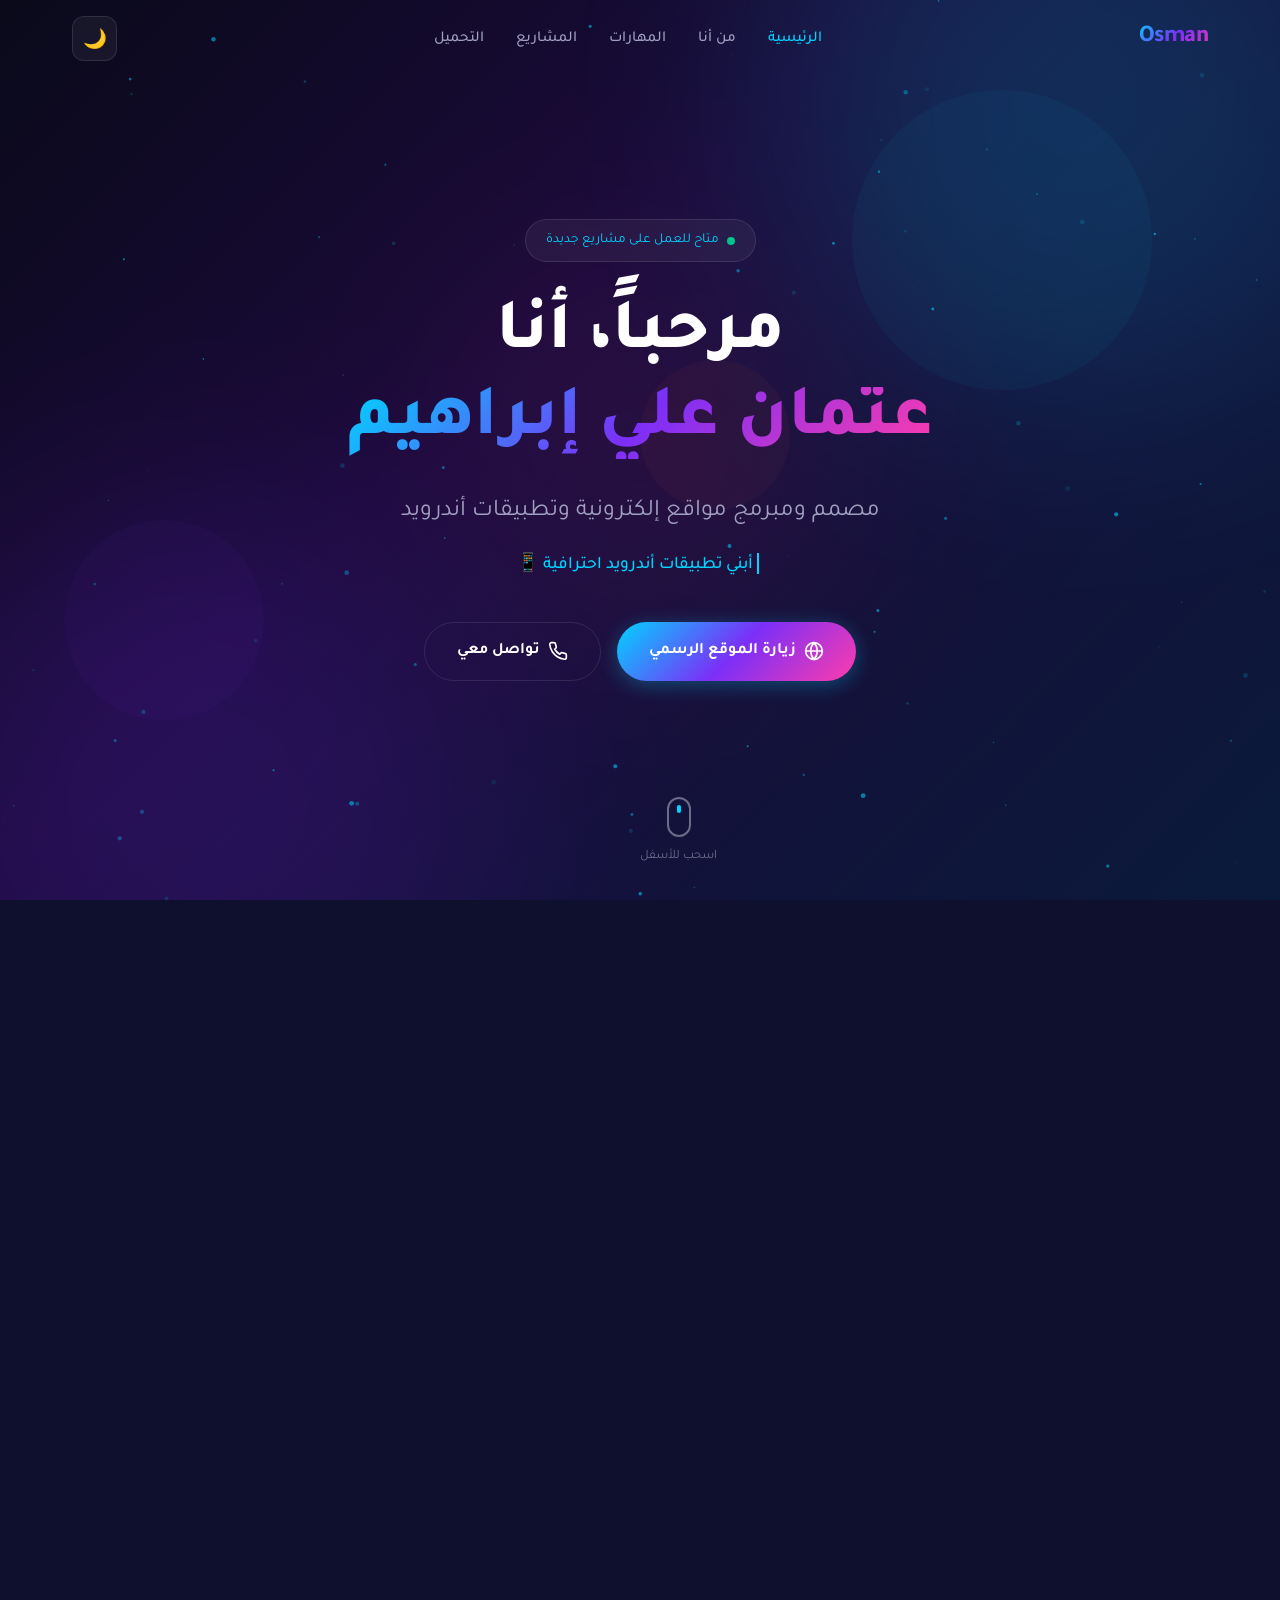
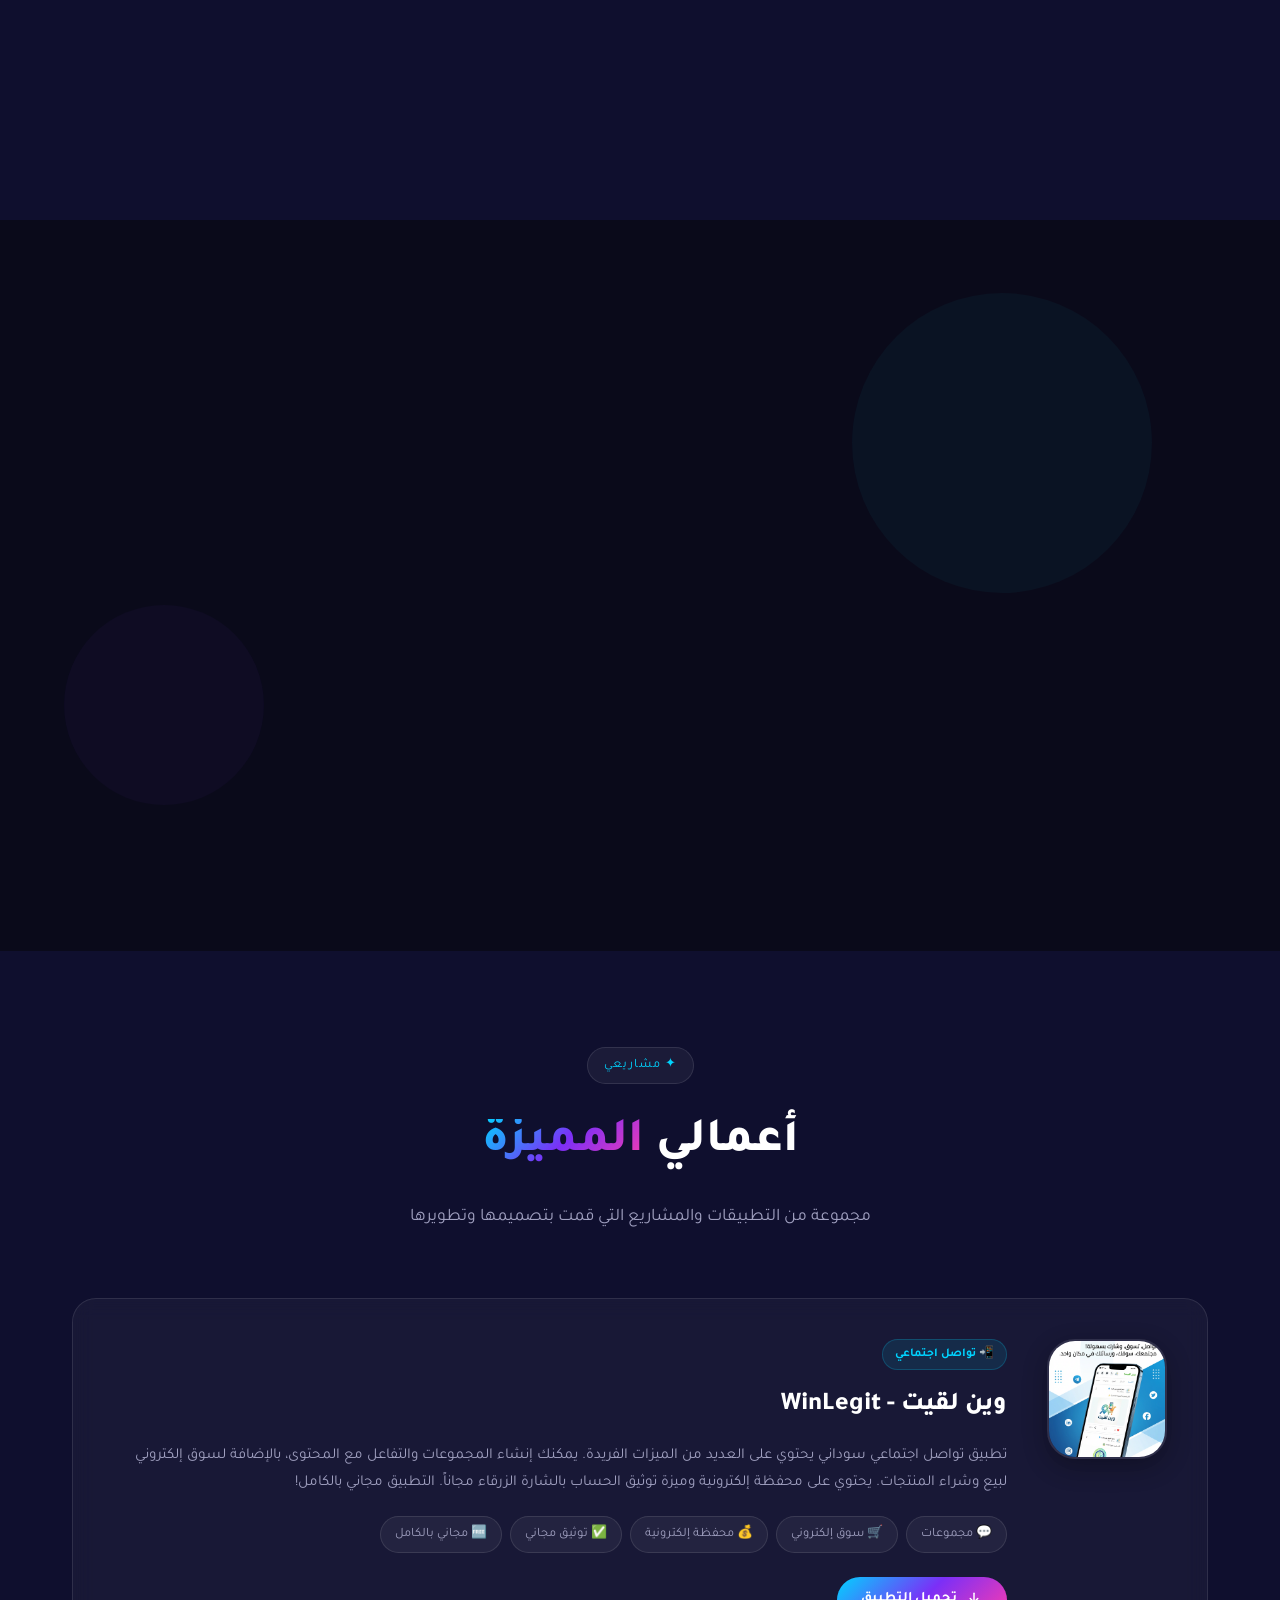
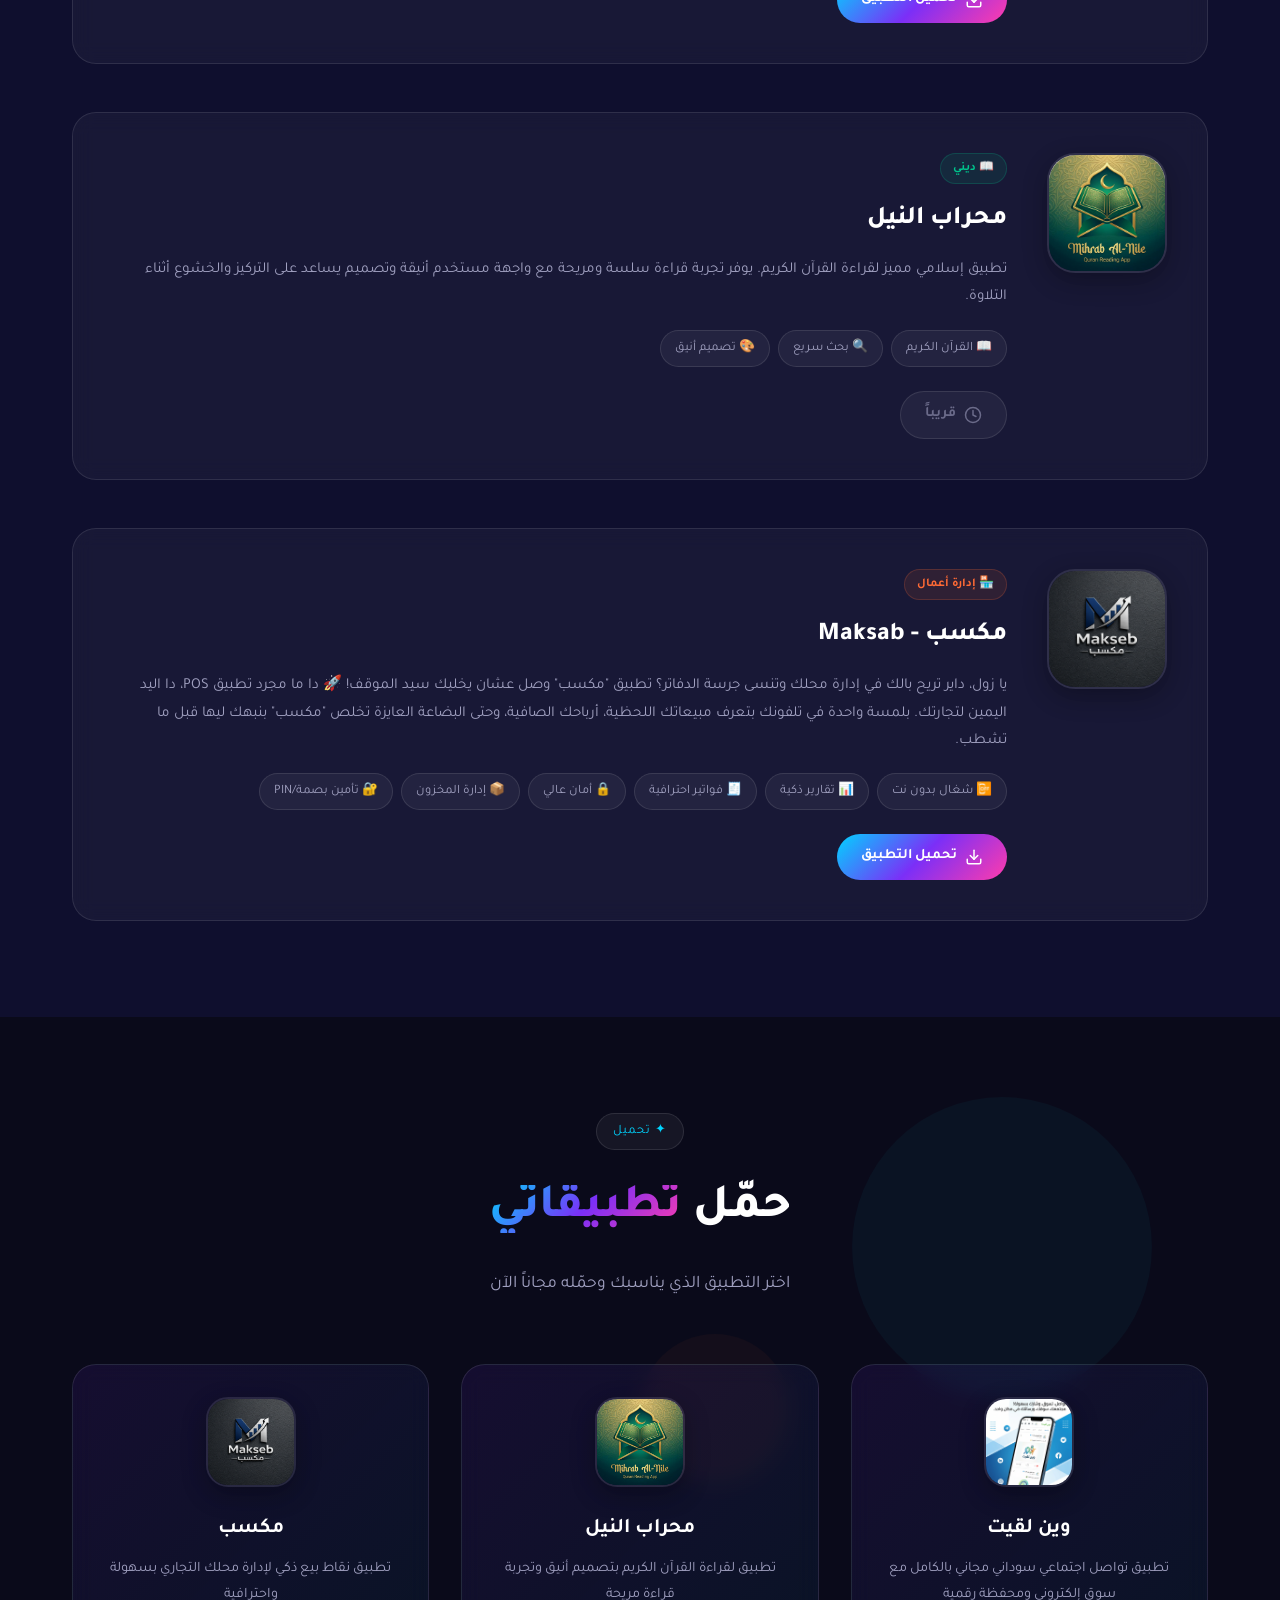
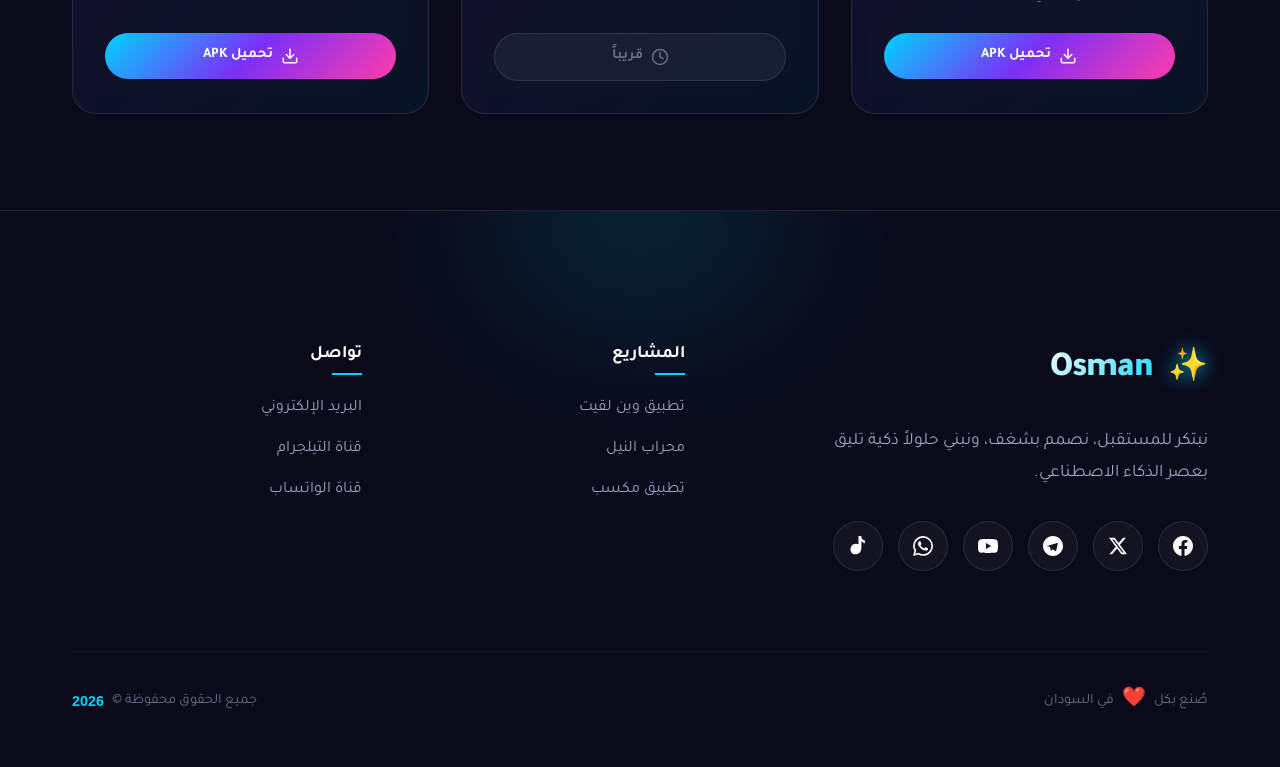
==== commit 6fc98c49: "Update index.html" ====
--- a/index.html
+++ b/index.html
@@ -316,14 +316,15 @@
               <span class="feature-chip">🔐 تأمين بصمة/PIN</span>
             </div>
             <div class="app-actions">
-              <span class="btn-download coming-soon">
+              <a href="download/مكسب.apk" class="btn-download" id="download-maksab">
                 <svg width="18" height="18" viewBox="0 0 24 24" fill="none" stroke="currentColor" stroke-width="2"
                   stroke-linecap="round" stroke-linejoin="round">
-                  <circle cx="12" cy="12" r="10" />
-                  <polyline points="12 6 12 12 16 14" />
+                  <path d="M21 15v4a2 2 0 0 1-2 2H5a2 2 0 0 1-2-2v-4" />
+                  <polyline points="7 10 12 15 17 10" />
+                  <line x1="12" y1="15" x2="12" y2="3" />
                 </svg>
-                رابط التحميل قريباً
-              </span>
+                تحميل التطبيق
+              </a>
             </div>
           </div>
         </div>
@@ -385,14 +386,15 @@
           </div>
           <h3>مكسب</h3>
           <p>تطبيق نقاط بيع ذكي لإدارة محلك التجاري بسهولة واحترافية</p>
-          <span class="btn-download coming-soon">
+          <a href="download/مكسب.apk" class="btn-download" id="download-maksab-2">
             <svg width="18" height="18" viewBox="0 0 24 24" fill="none" stroke="currentColor" stroke-width="2"
               stroke-linecap="round" stroke-linejoin="round">
-              <circle cx="12" cy="12" r="10" />
-              <polyline points="12 6 12 12 16 14" />
+              <path d="M21 15v4a2 2 0 0 1-2 2H5a2 2 0 0 1-2-2v-4" />
+              <polyline points="7 10 12 15 17 10" />
+              <line x1="12" y1="15" x2="12" y2="3" />
             </svg>
-            قريباً
-          </span>
+            تحميل APK
+          </a>
         </div>
       </div>
     </div>
@@ -487,4 +489,4 @@
   <script src="script.js"></script>
 </body>
 
-</html>+</html>
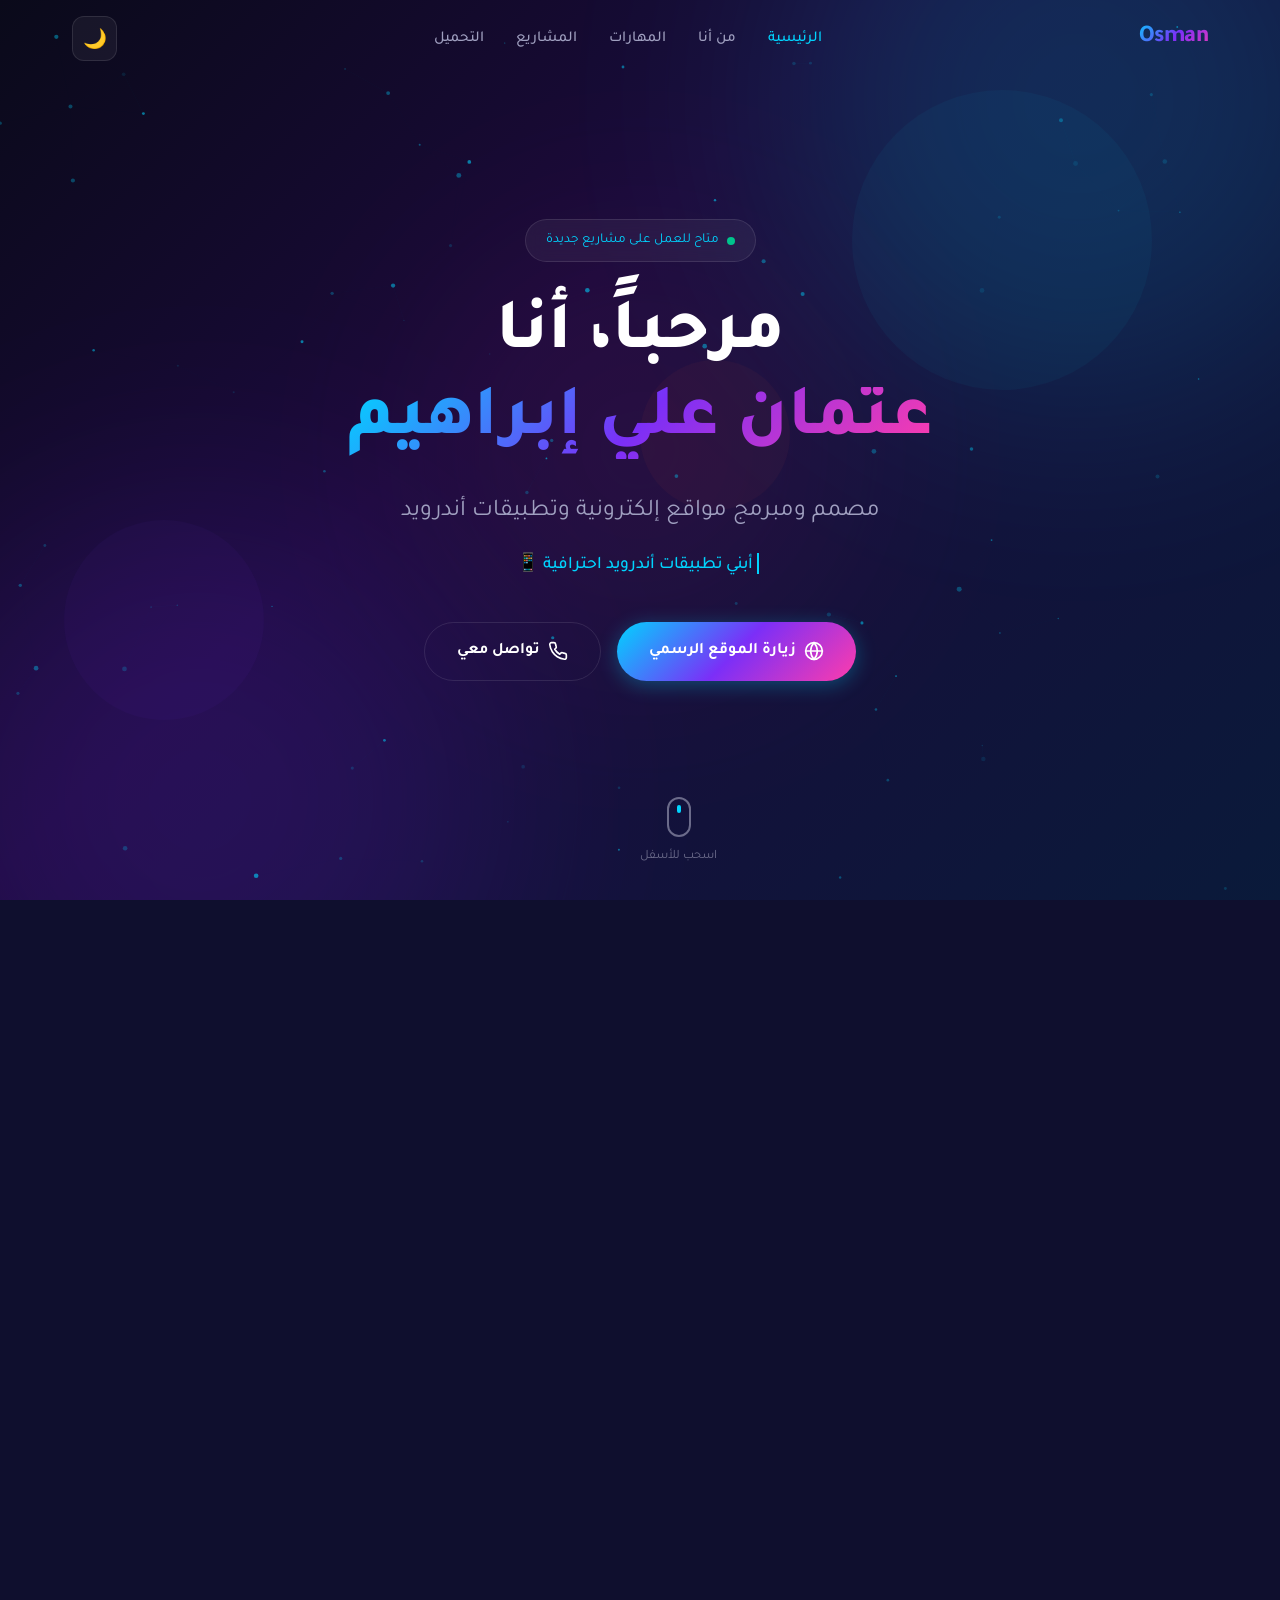
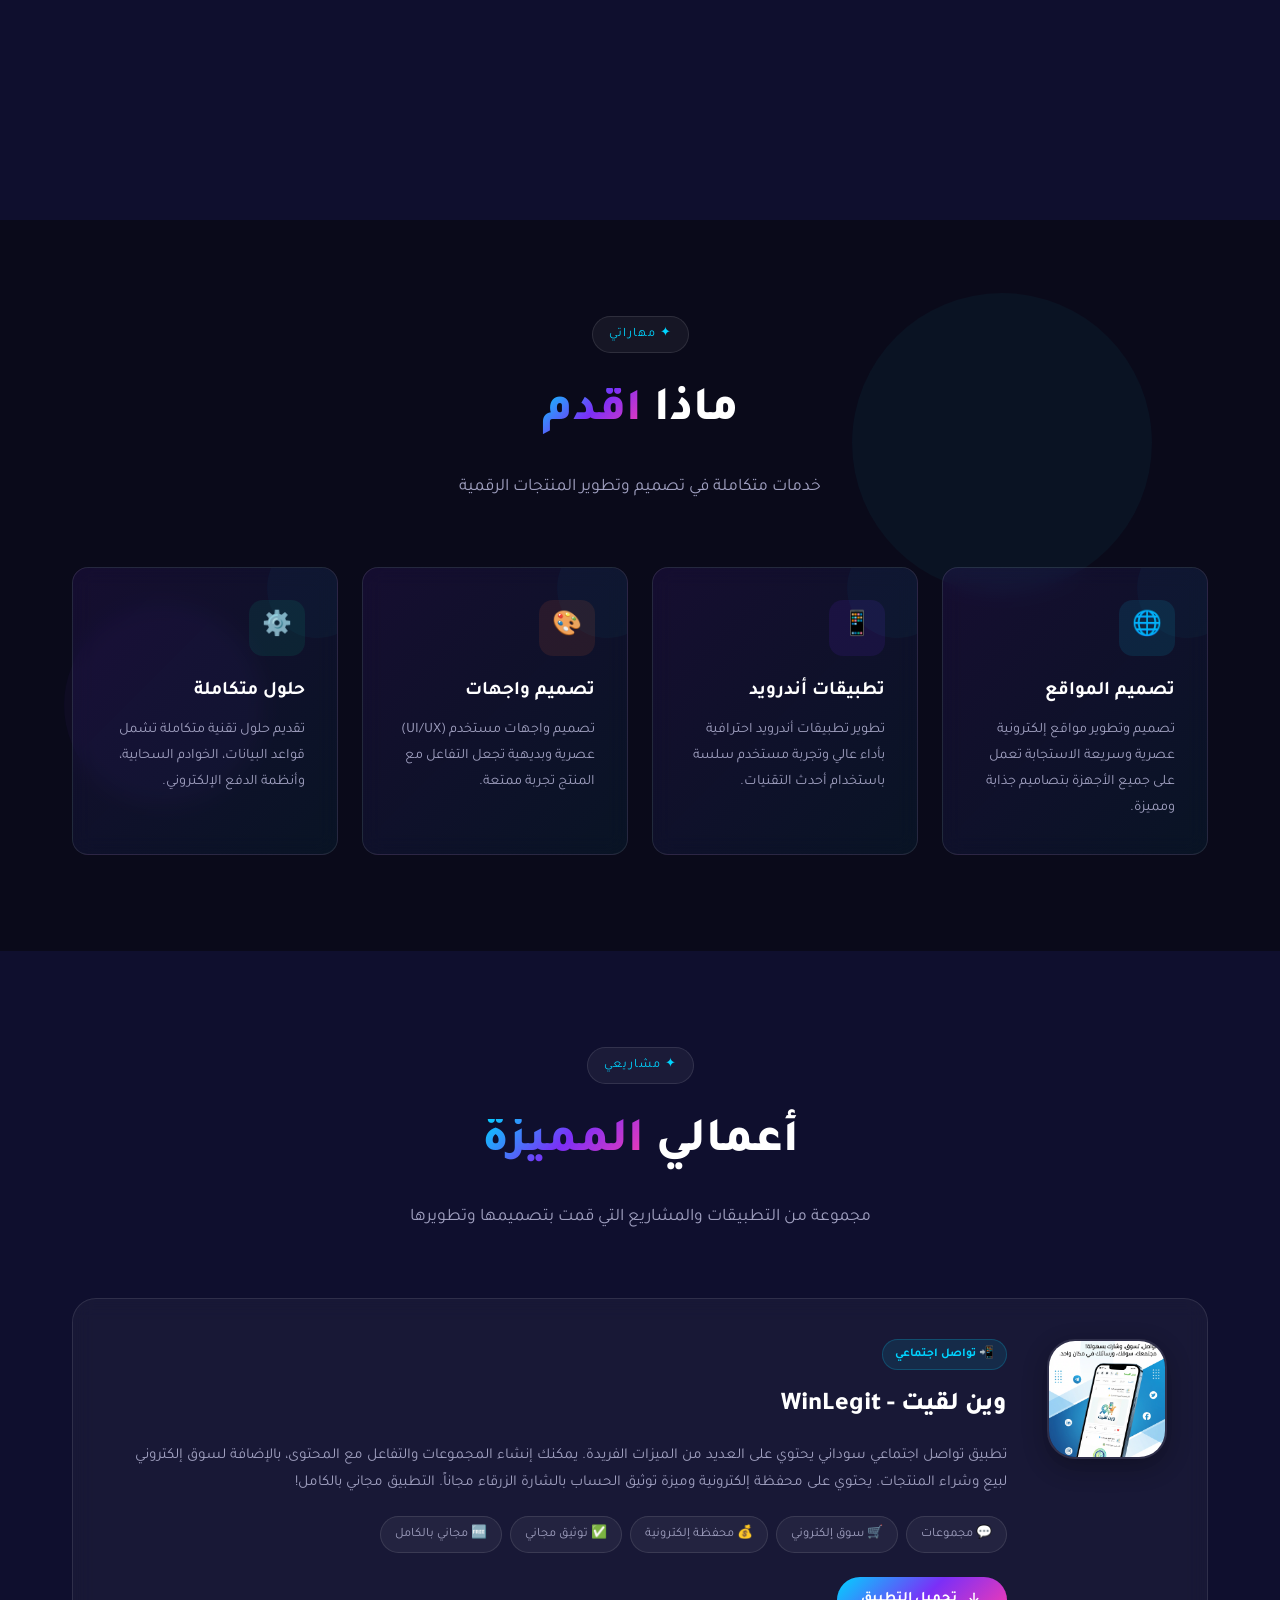
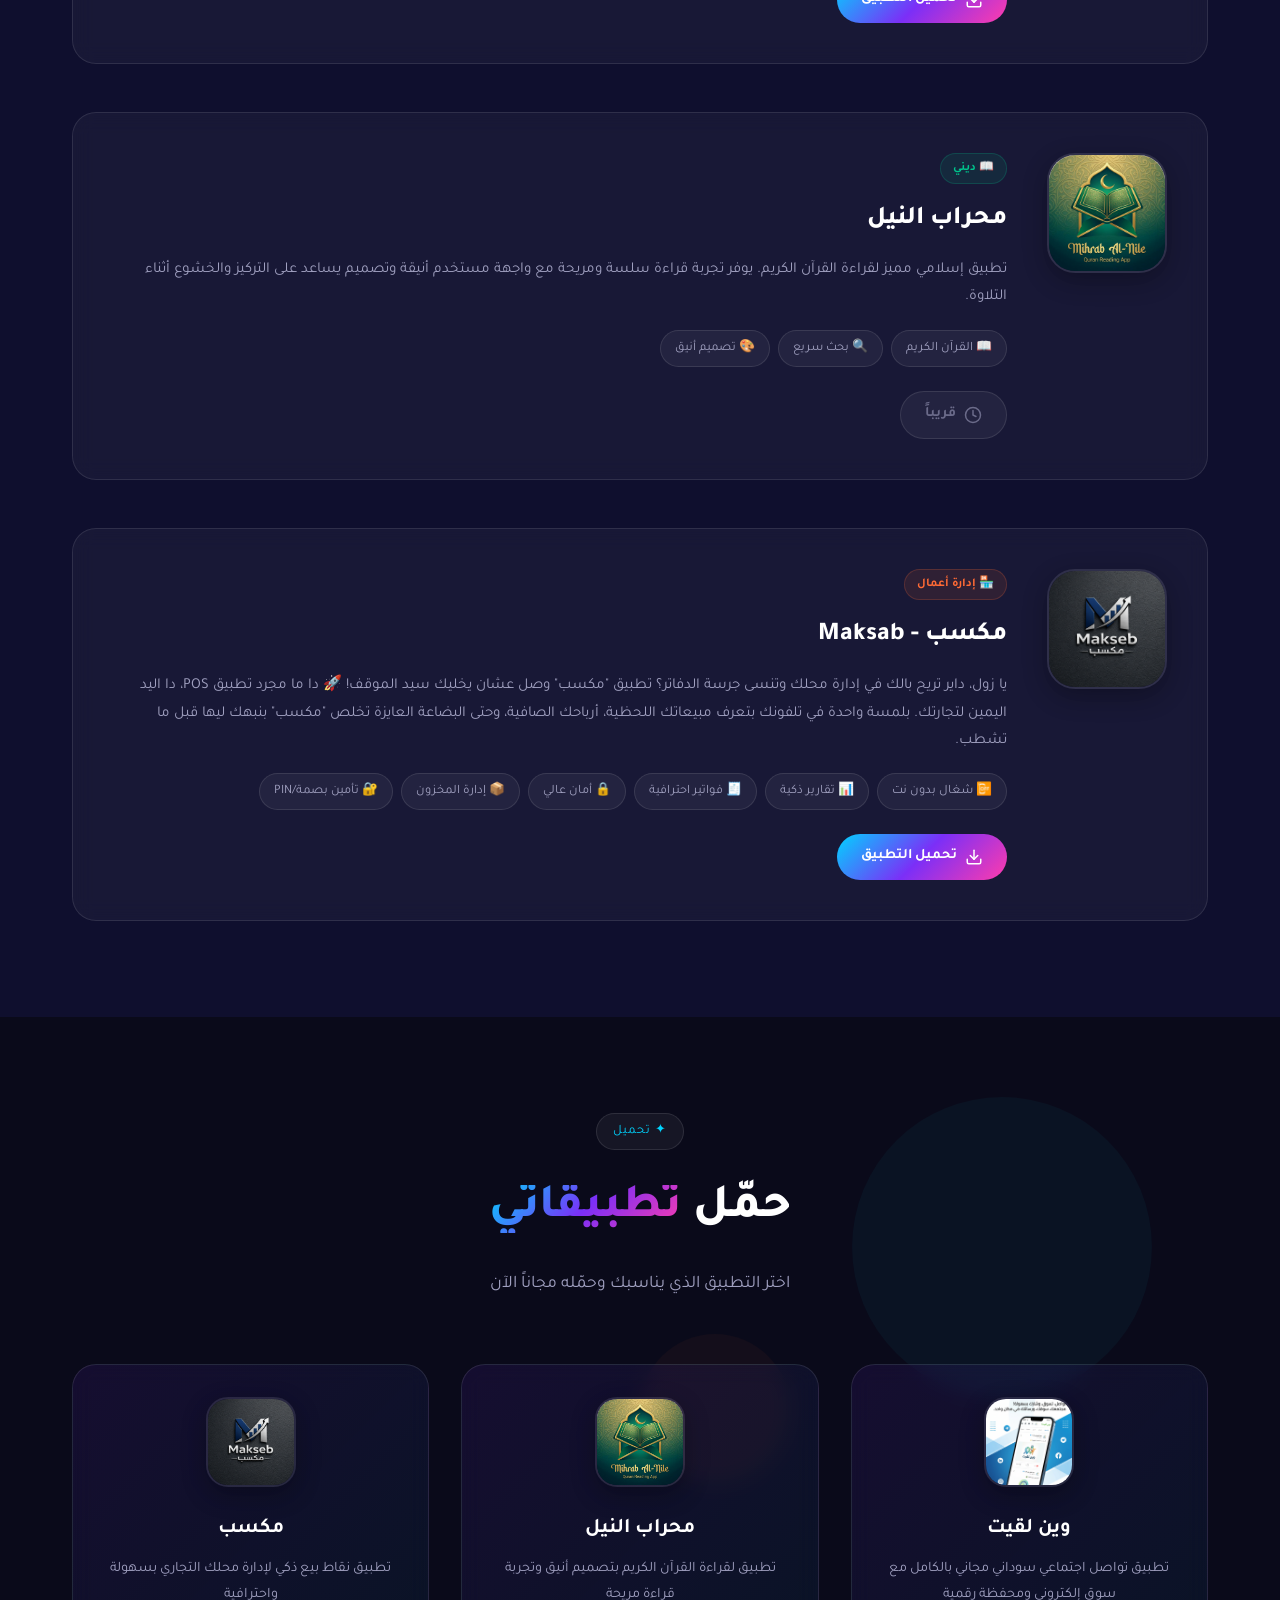
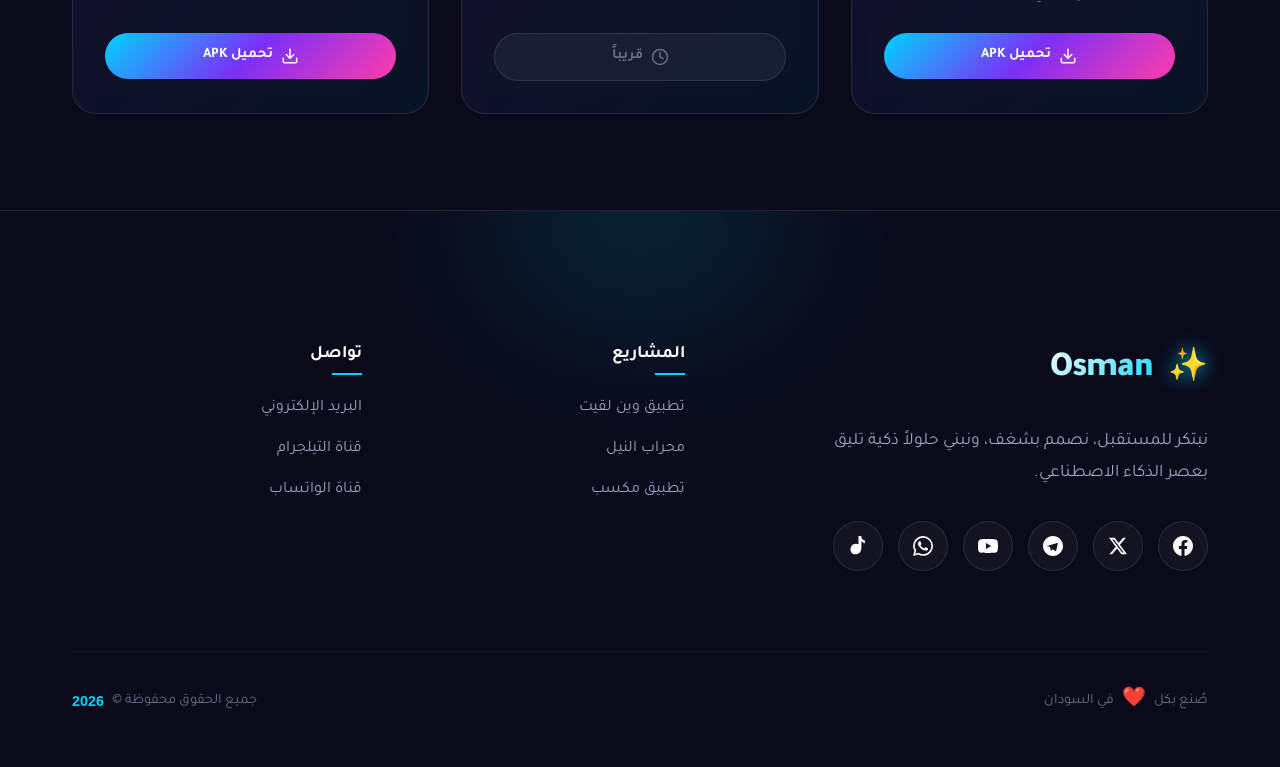
==== commit 2aff7255: "Update index.html" ====
--- a/index.html
+++ b/index.html
@@ -487,6 +487,8 @@
   </footer>
 
   <script src="script.js"></script>
+  <script defer src="/_vercel/insights/script.js"></script>
 </body>
 
 </html>
+
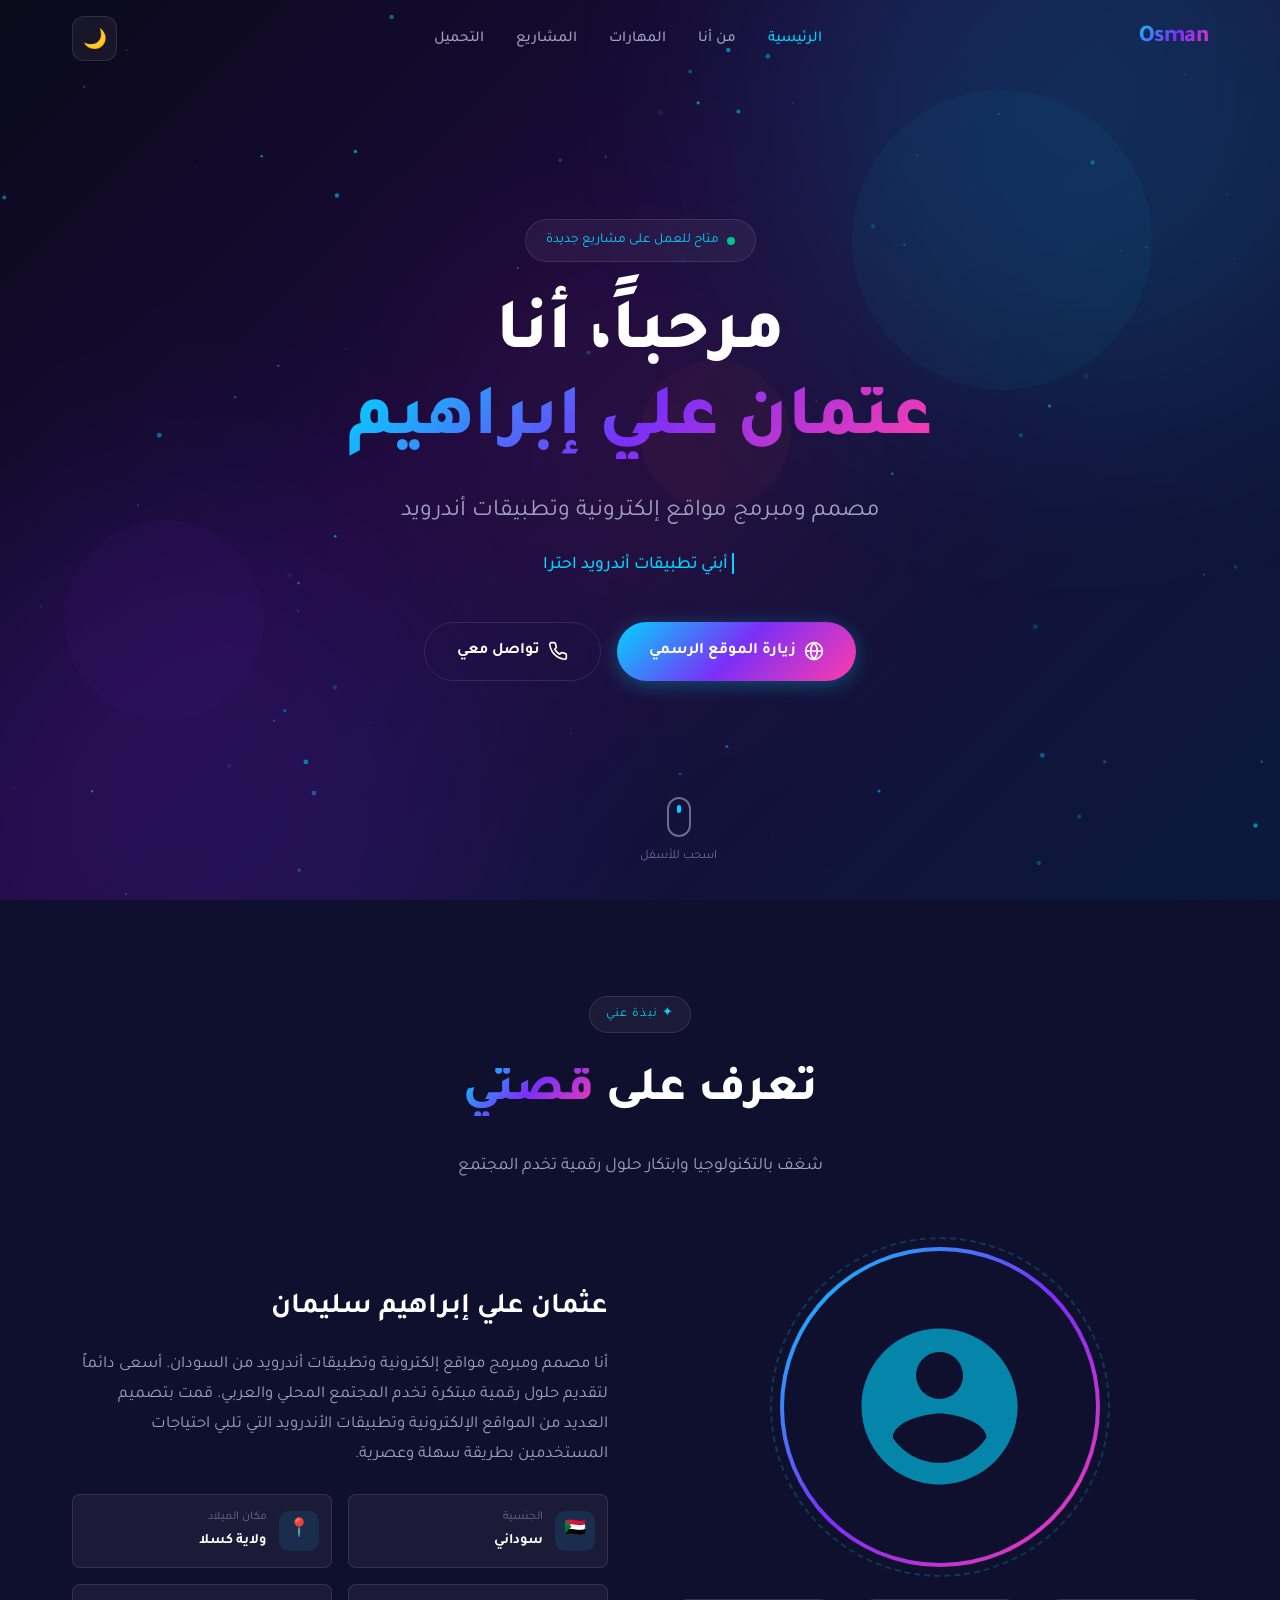
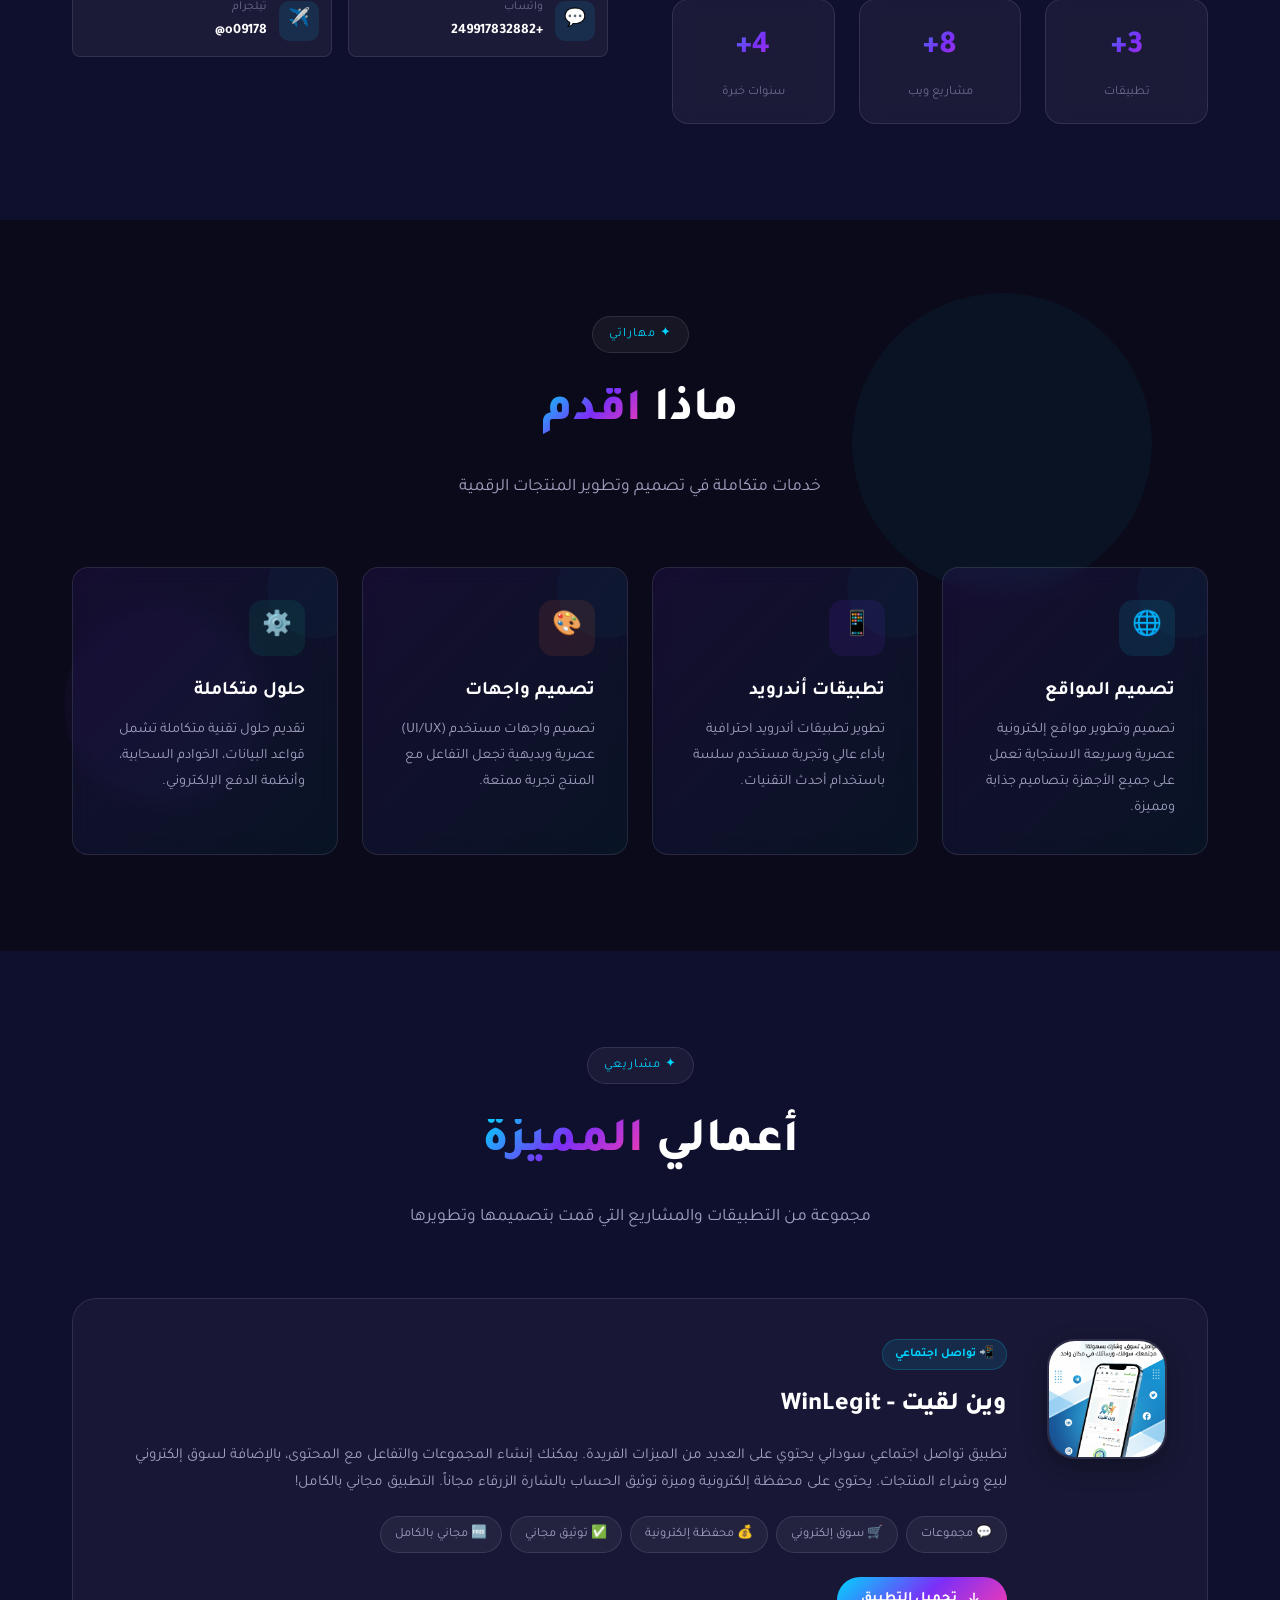
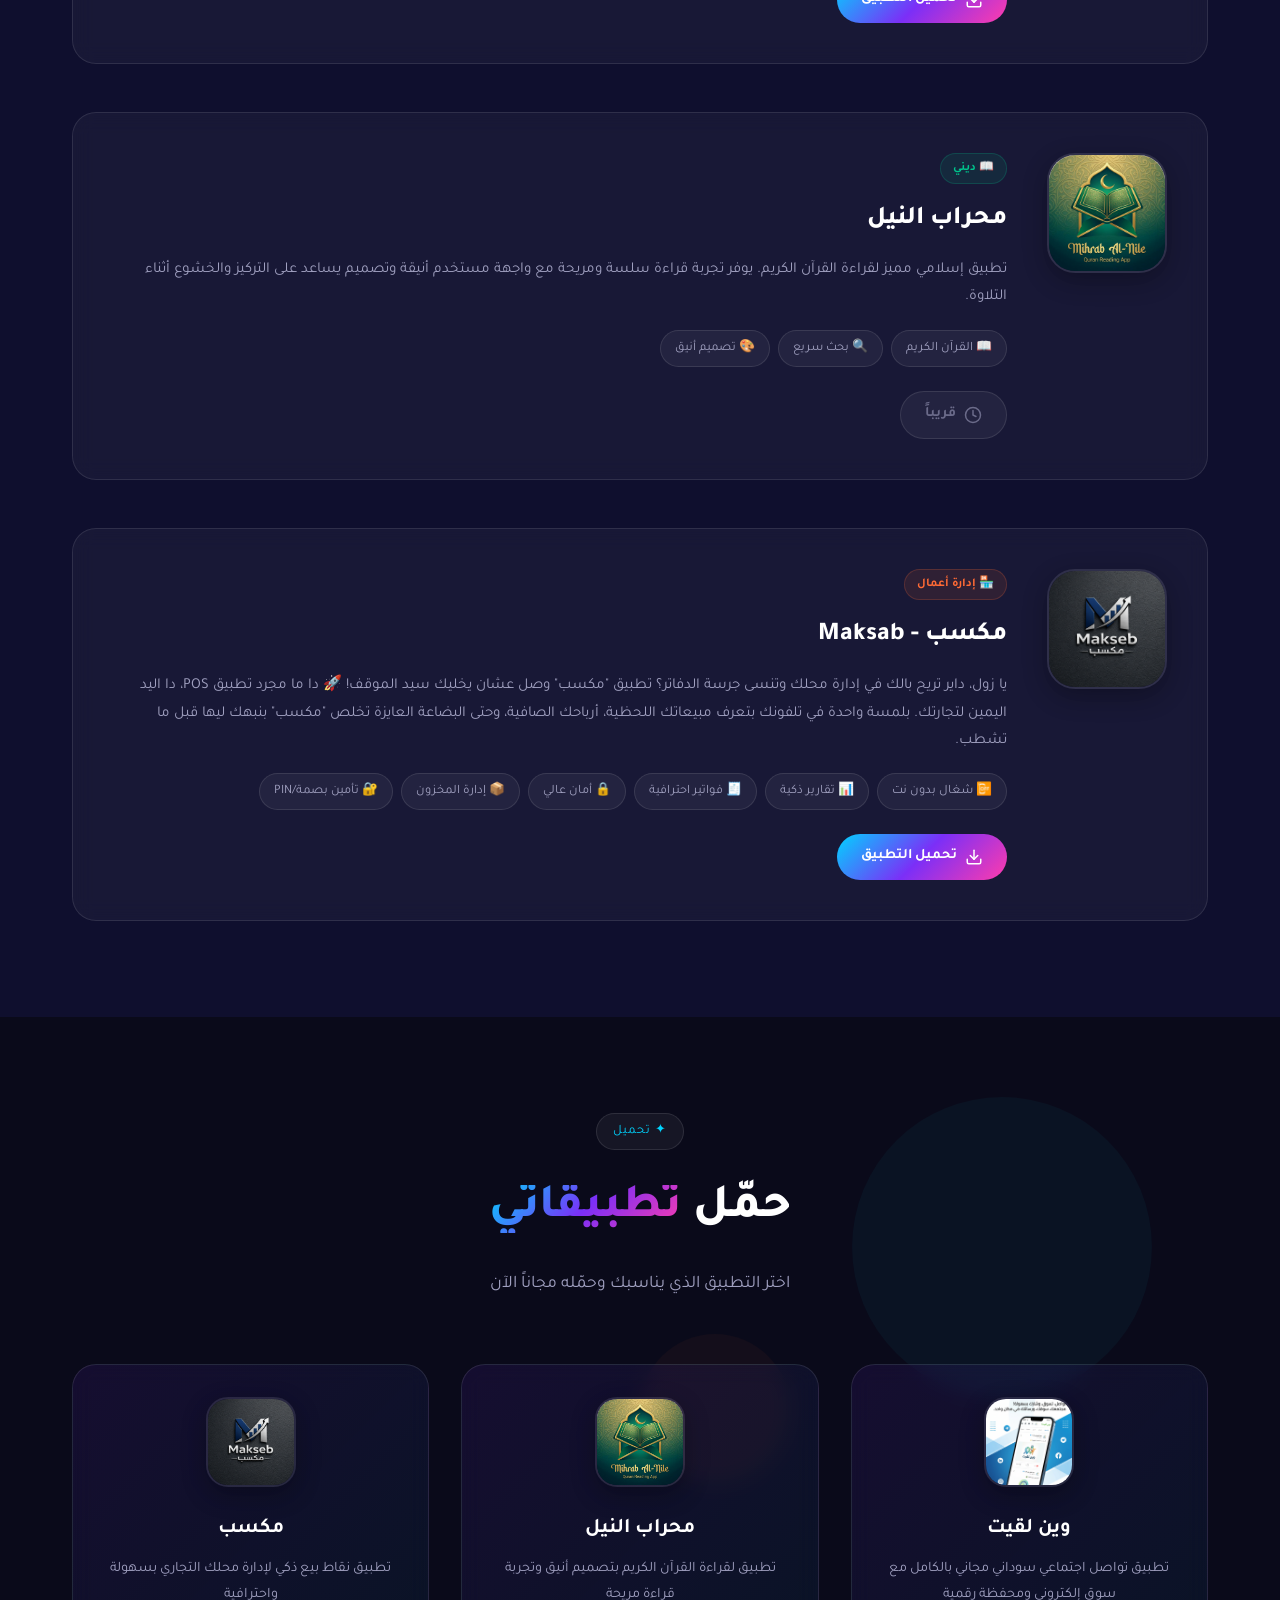
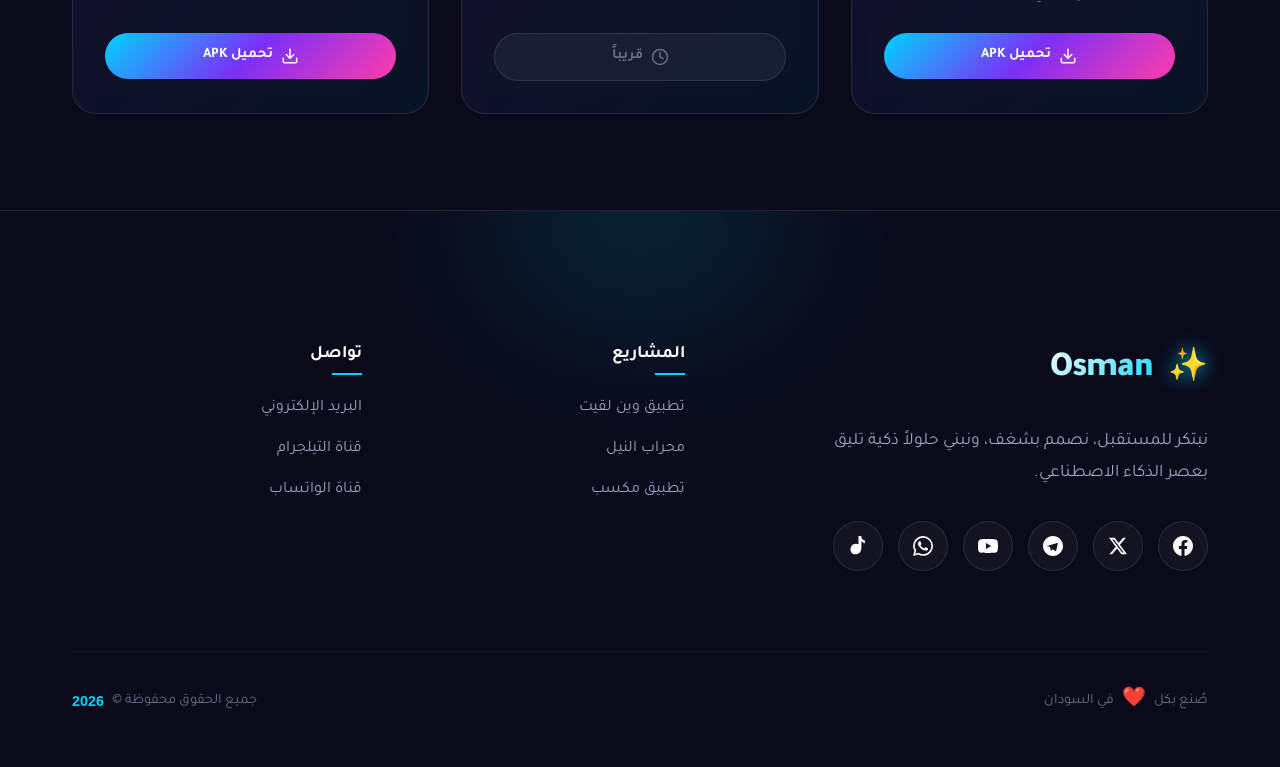
==== commit 040fad74: "Add Vercel Web Analytics to your project # Vercel Web Analytics Implementation  ## Summary Successfu" ====
--- a/index.html
+++ b/index.html
@@ -16,6 +16,11 @@
   <link href="https://fonts.googleapis.com/css2?family=Tajawal:wght@300;400;500;700;800;900&display=swap"
     rel="stylesheet">
   <link rel="stylesheet" href="style.css">
+  <!-- Vercel Web Analytics -->
+  <script>
+    window.va = window.va || function () { (window.vaq = window.vaq || []).push(arguments); };
+  </script>
+  <script defer src="/_vercel/insights/script.js"></script>
 </head>
 
 <body>
@@ -487,7 +492,6 @@
   </footer>
 
   <script src="script.js"></script>
-  <script defer src="/_vercel/insights/script.js"></script>
 </body>
 
 </html>
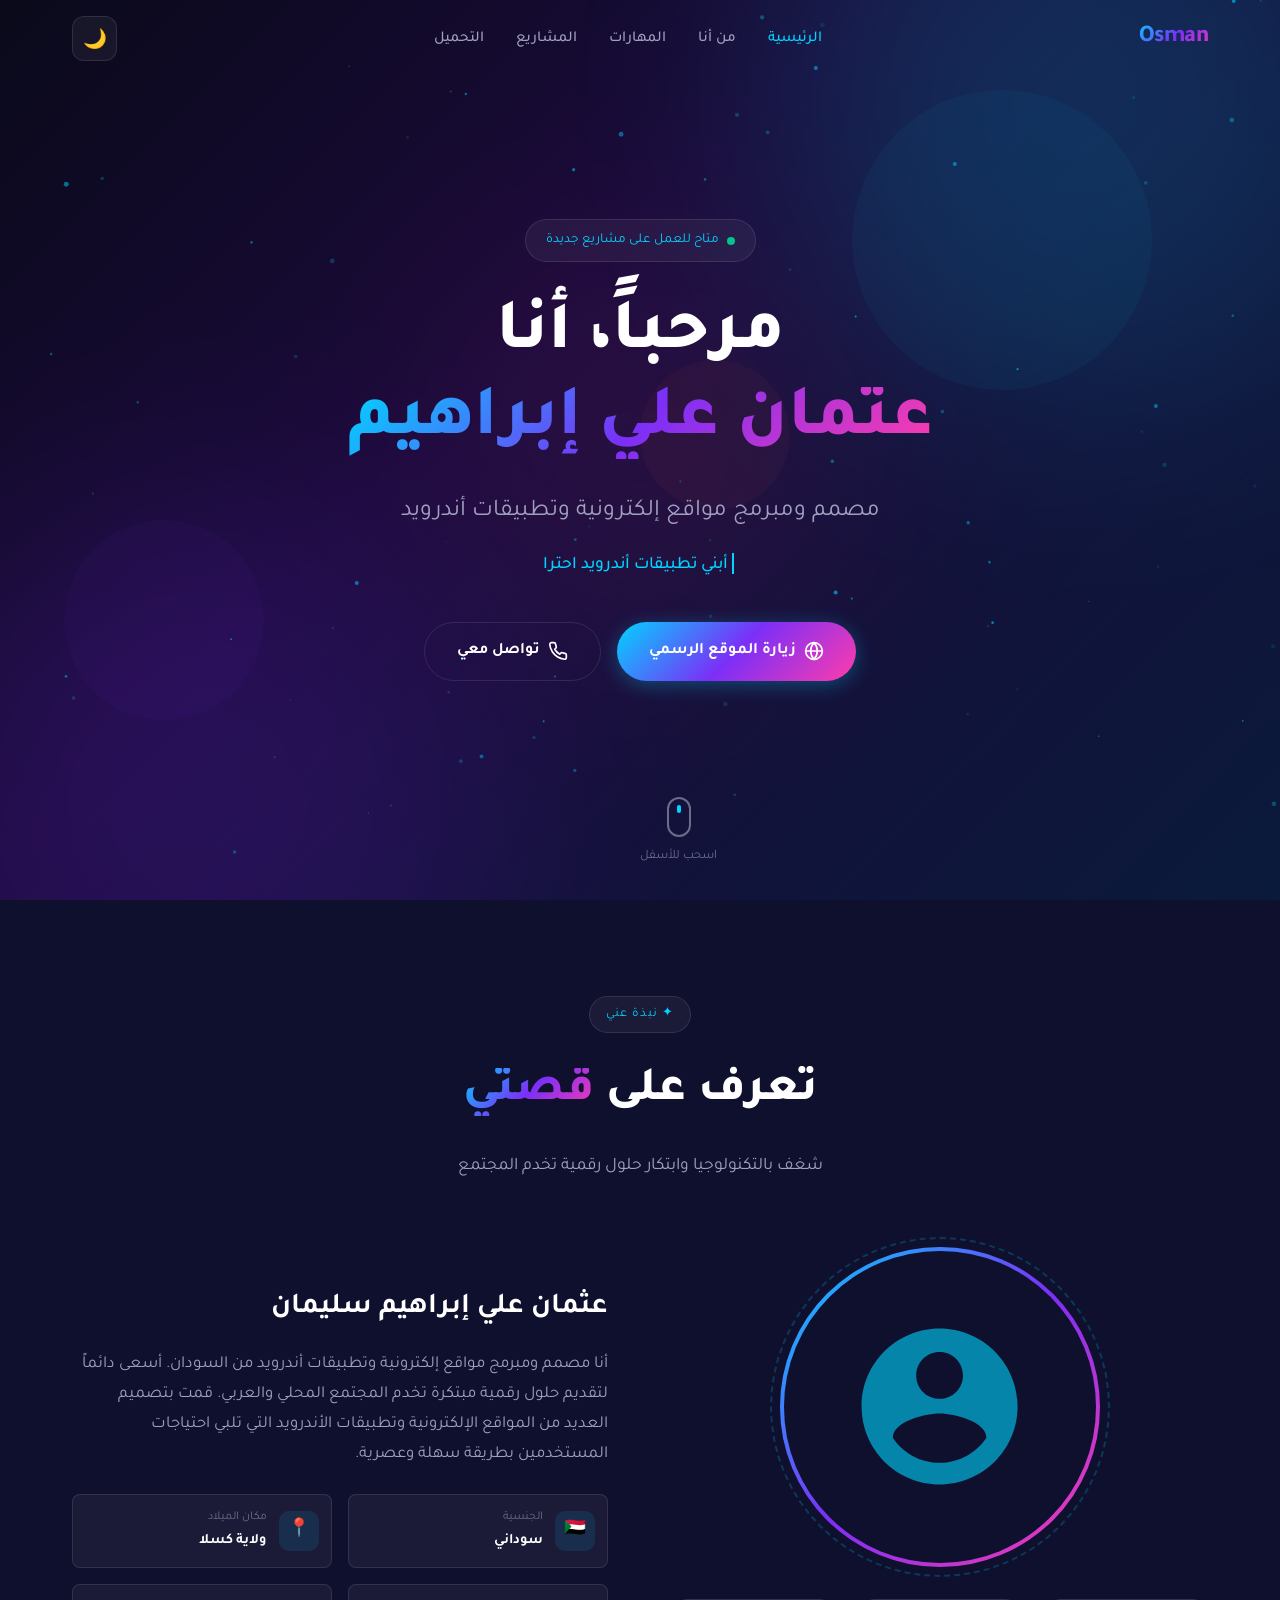
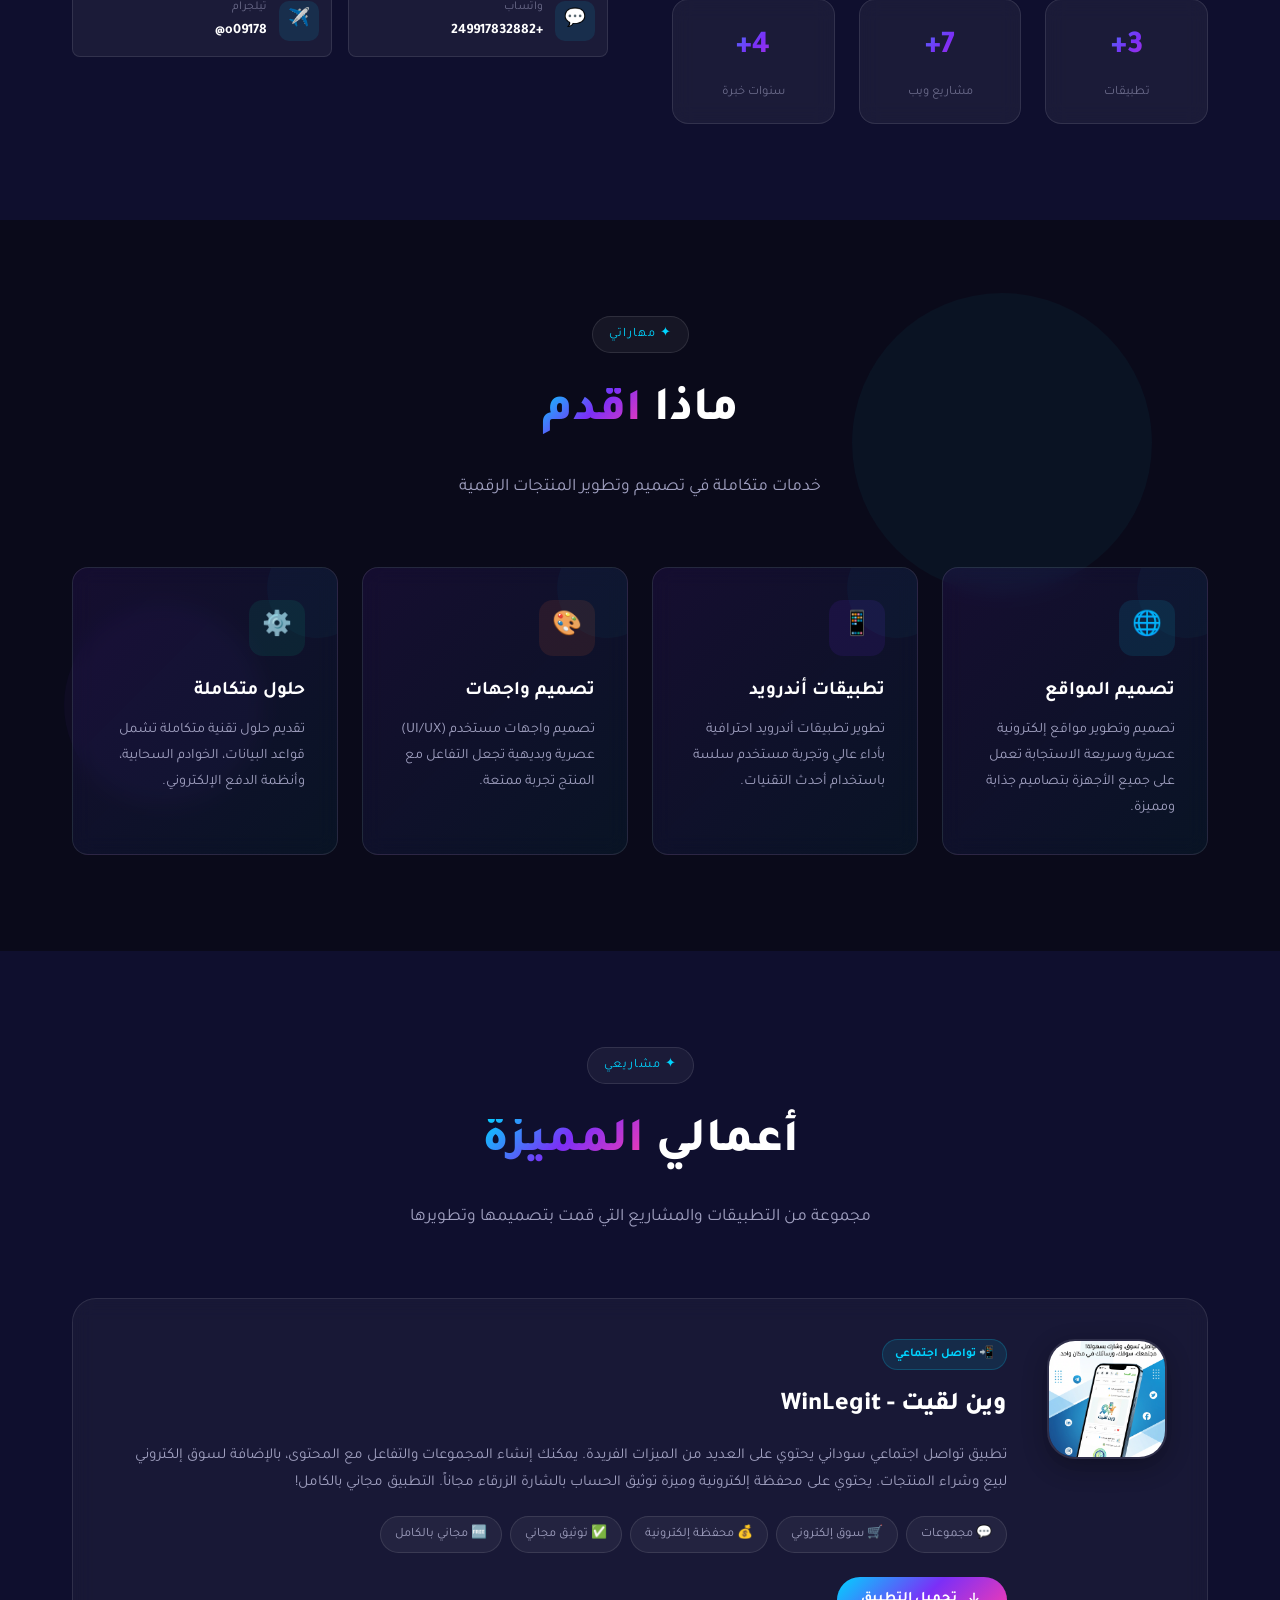
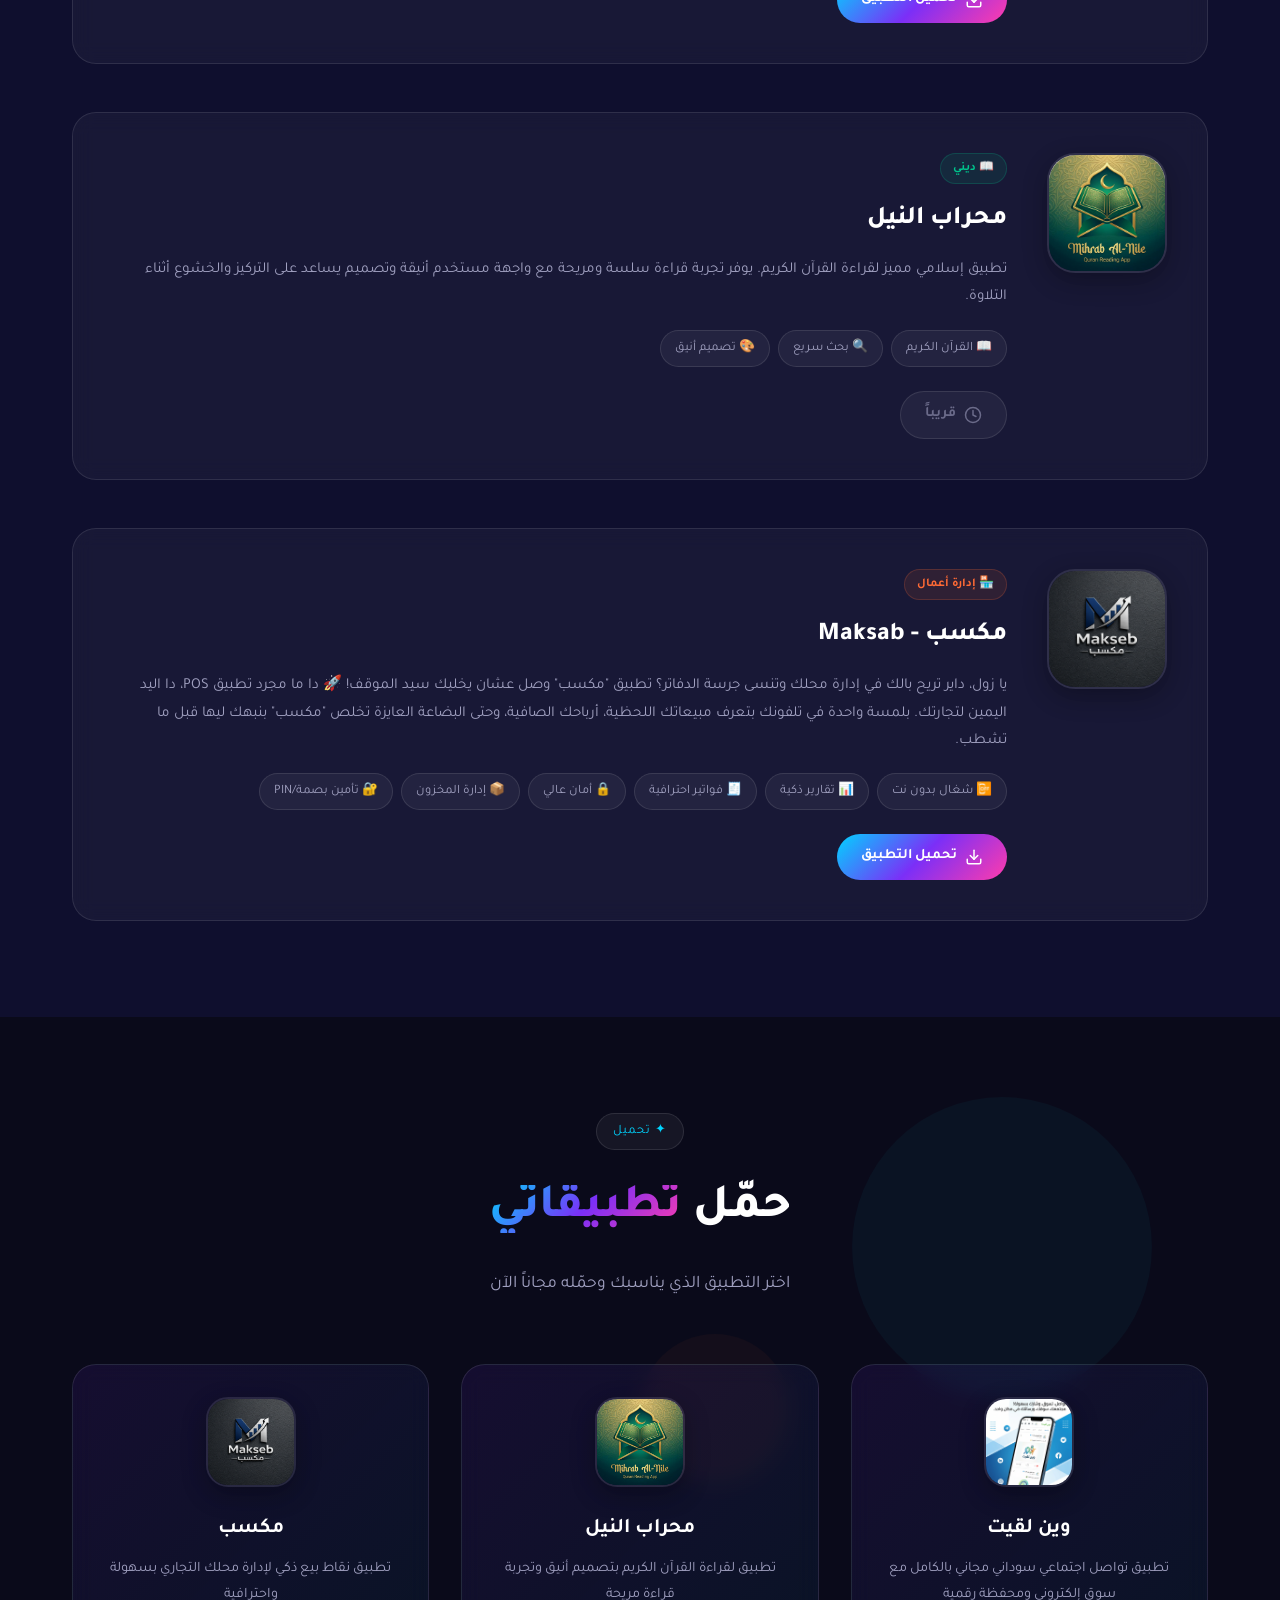
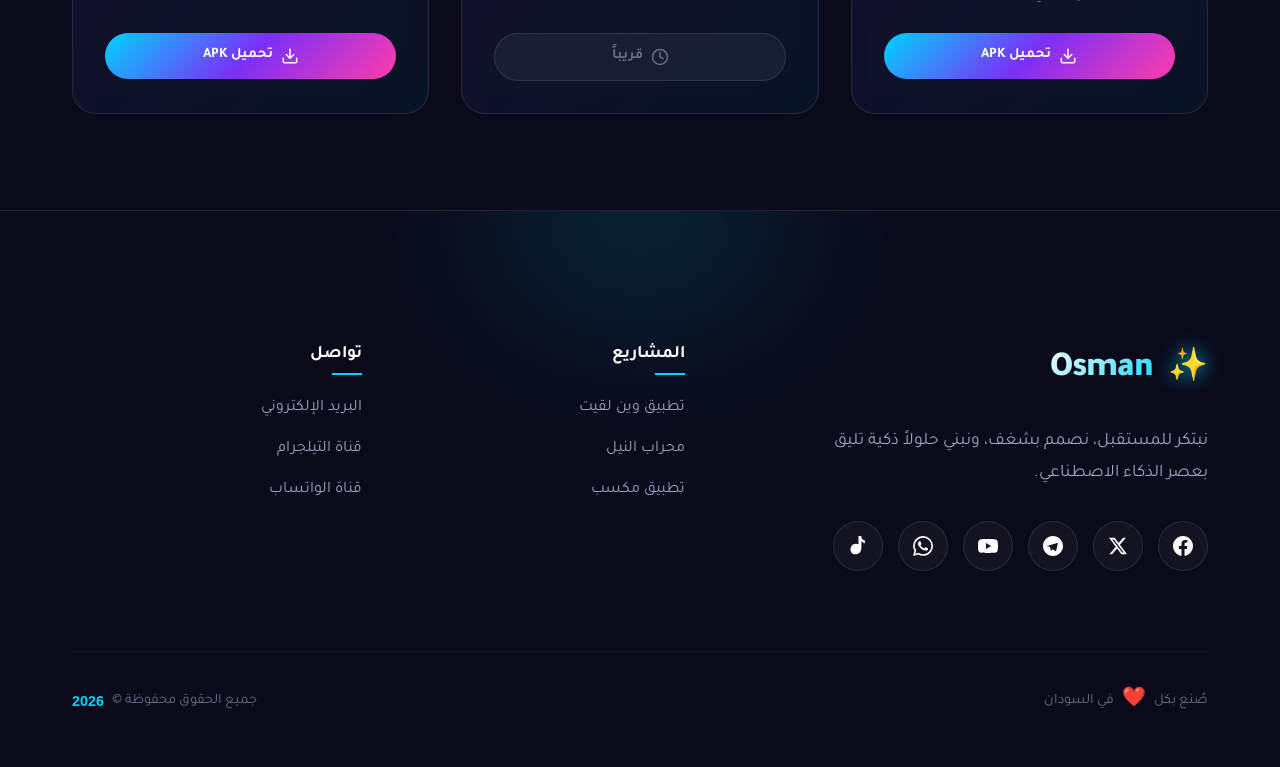
==== commit 58d35f34: "Update index.html" ====
--- a/index.html
+++ b/index.html
@@ -16,11 +16,6 @@
   <link href="https://fonts.googleapis.com/css2?family=Tajawal:wght@300;400;500;700;800;900&display=swap"
     rel="stylesheet">
   <link rel="stylesheet" href="style.css">
-  <!-- Vercel Web Analytics -->
-  <script>
-    window.va = window.va || function () { (window.vaq = window.vaq || []).push(arguments); };
-  </script>
-  <script defer src="/_vercel/insights/script.js"></script>
 </head>
 
 <body>
@@ -496,3 +491,4 @@
 
 </html>
 
+
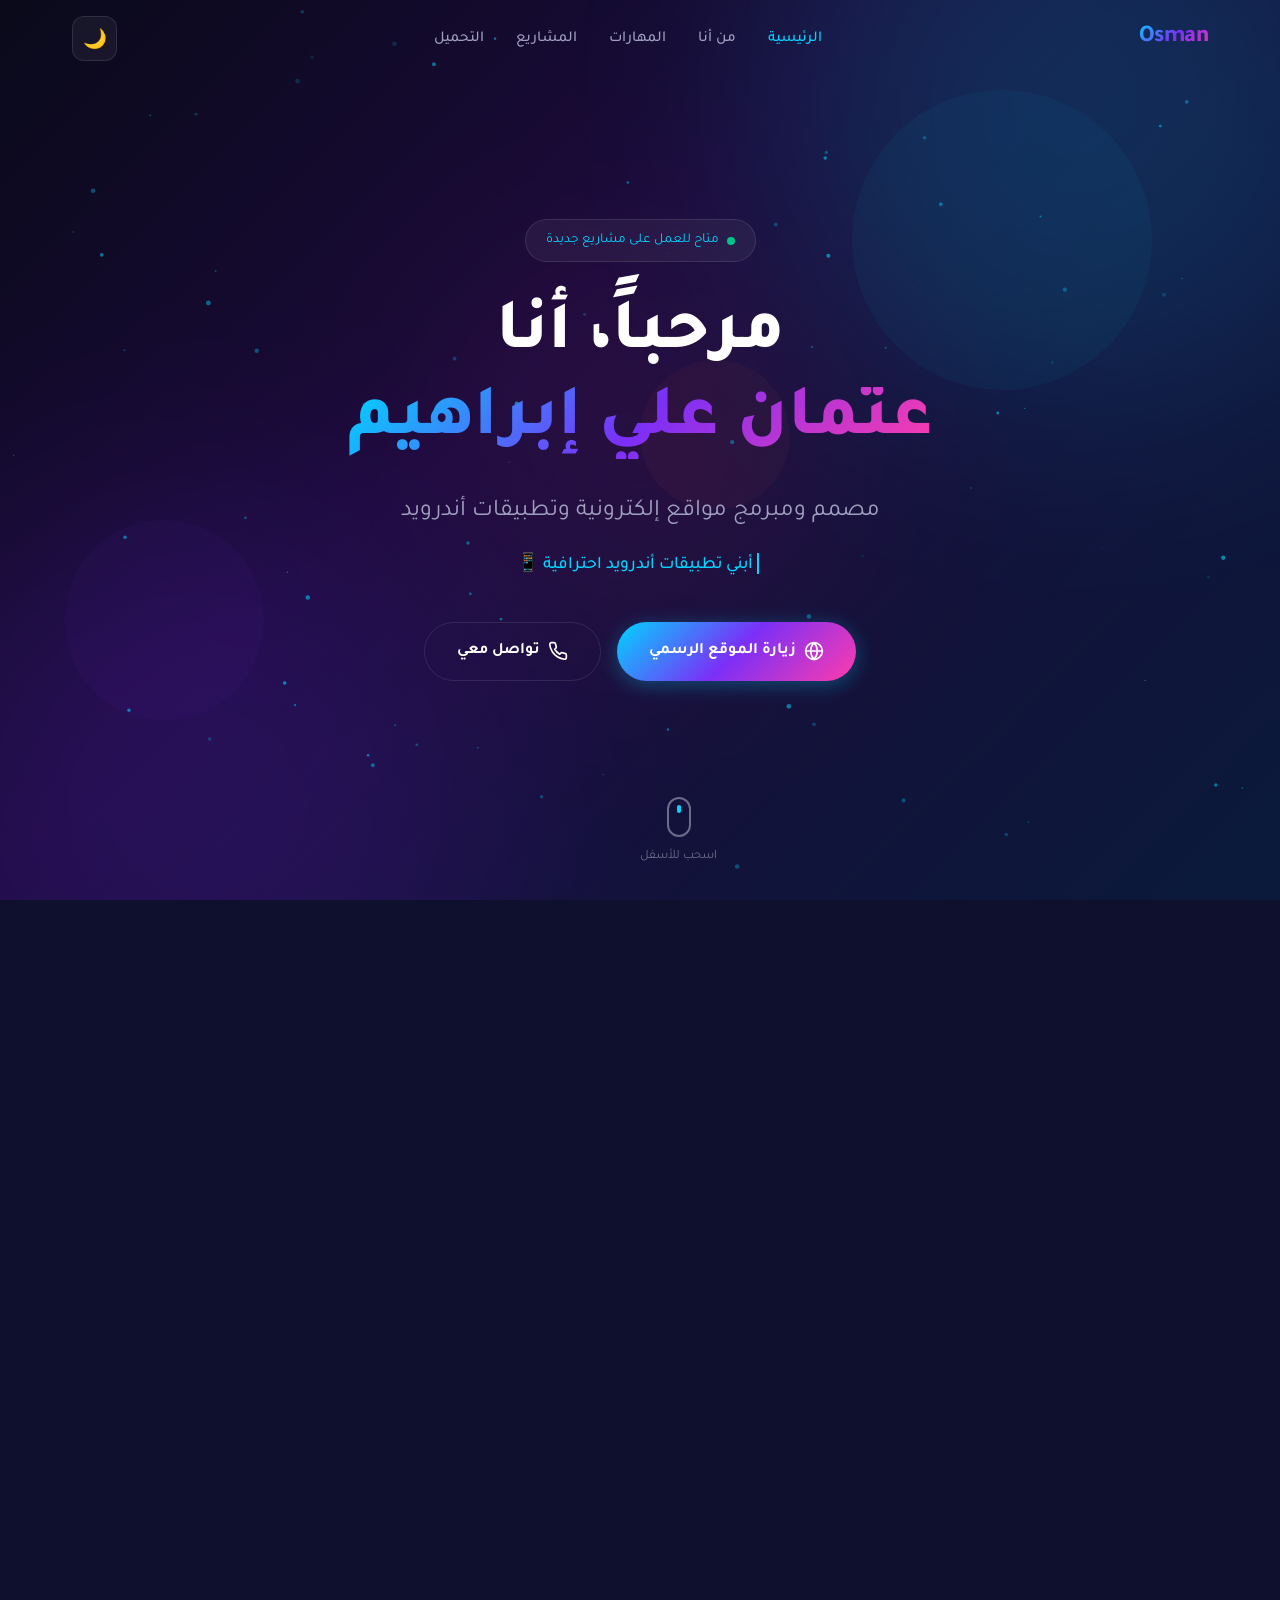
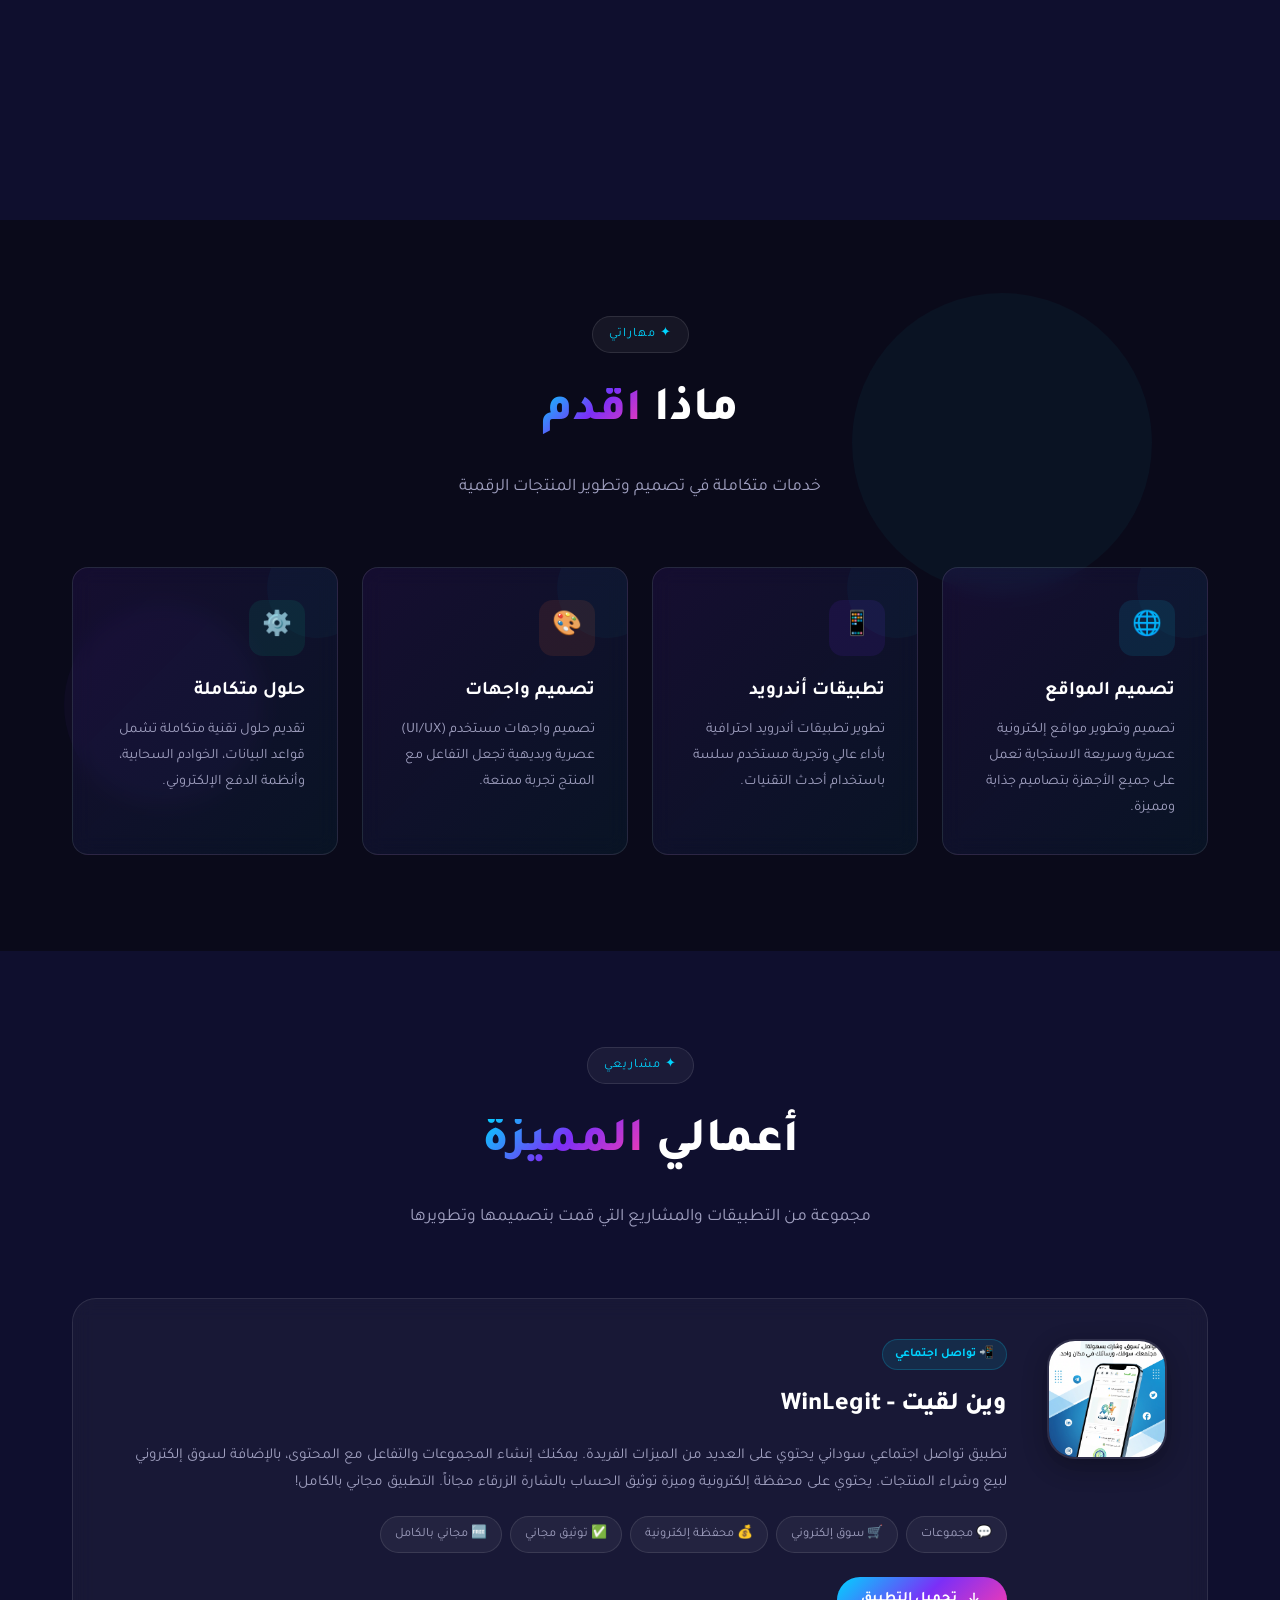
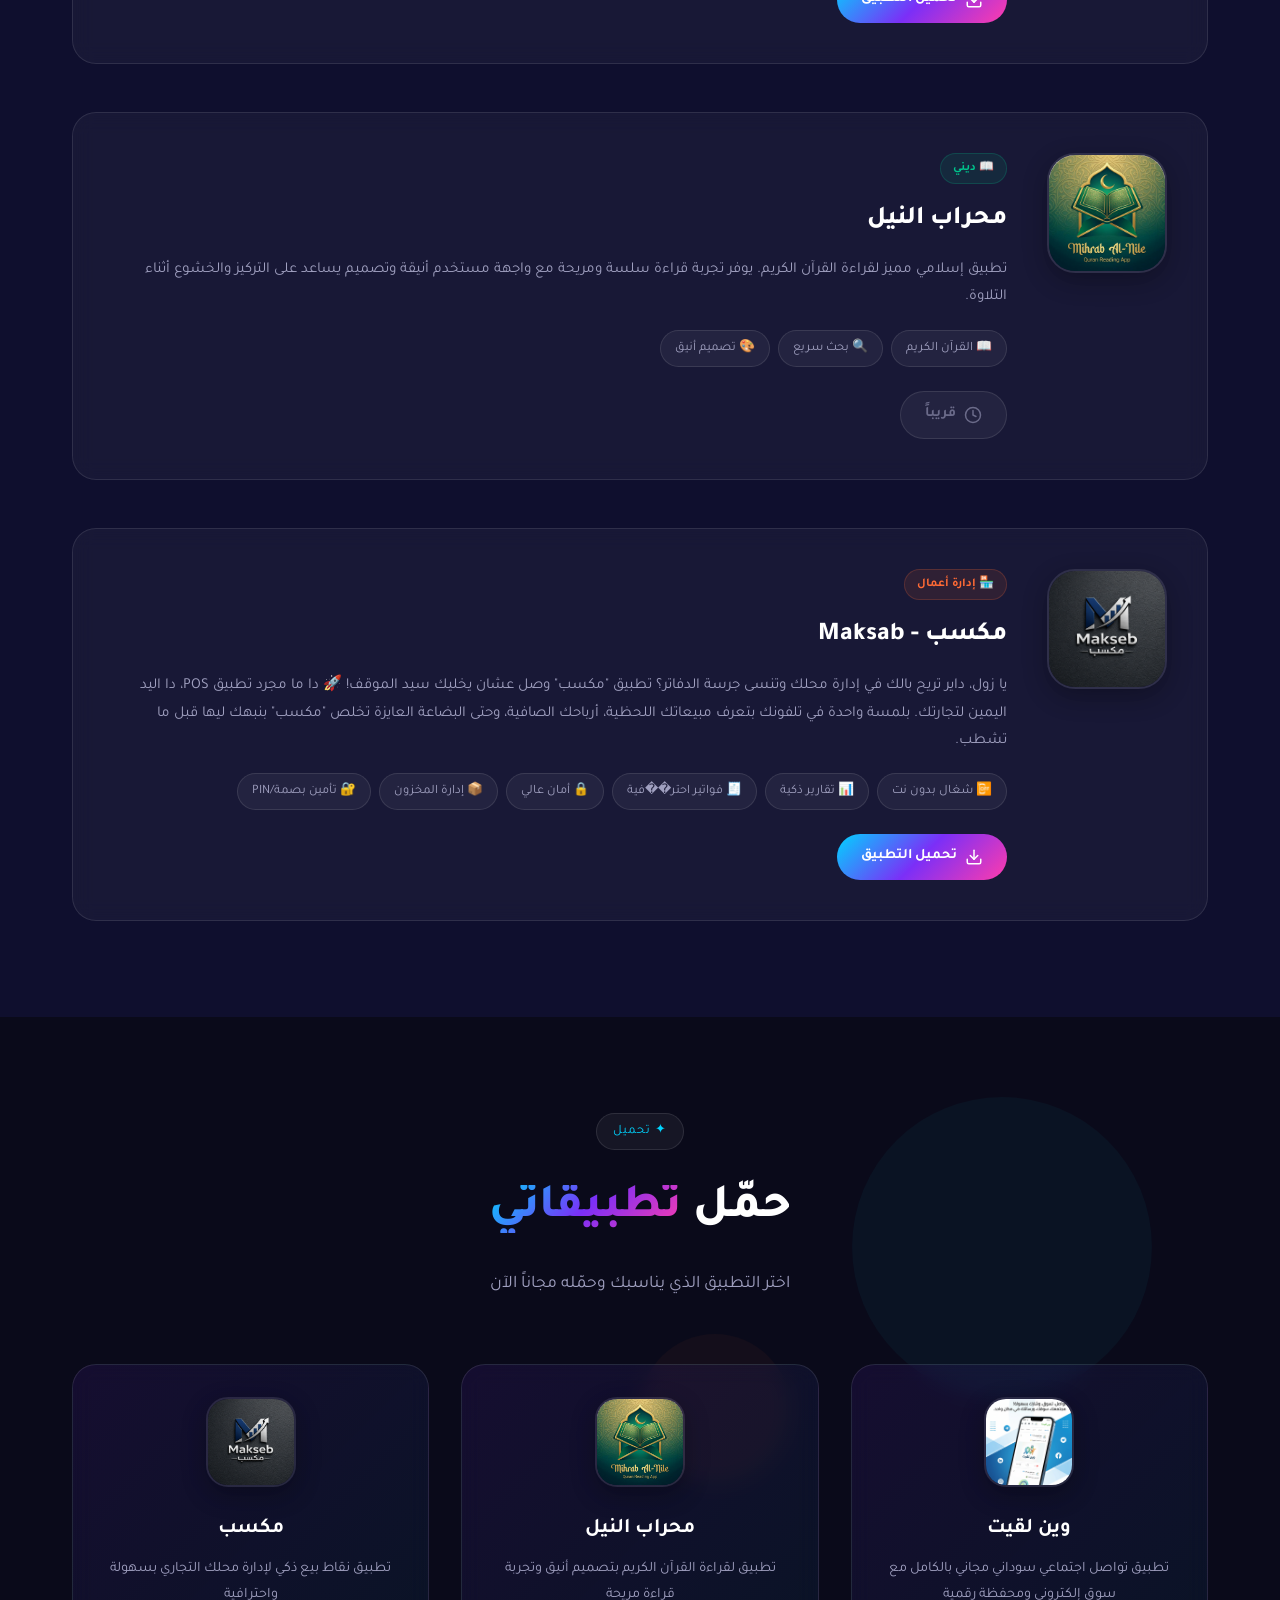
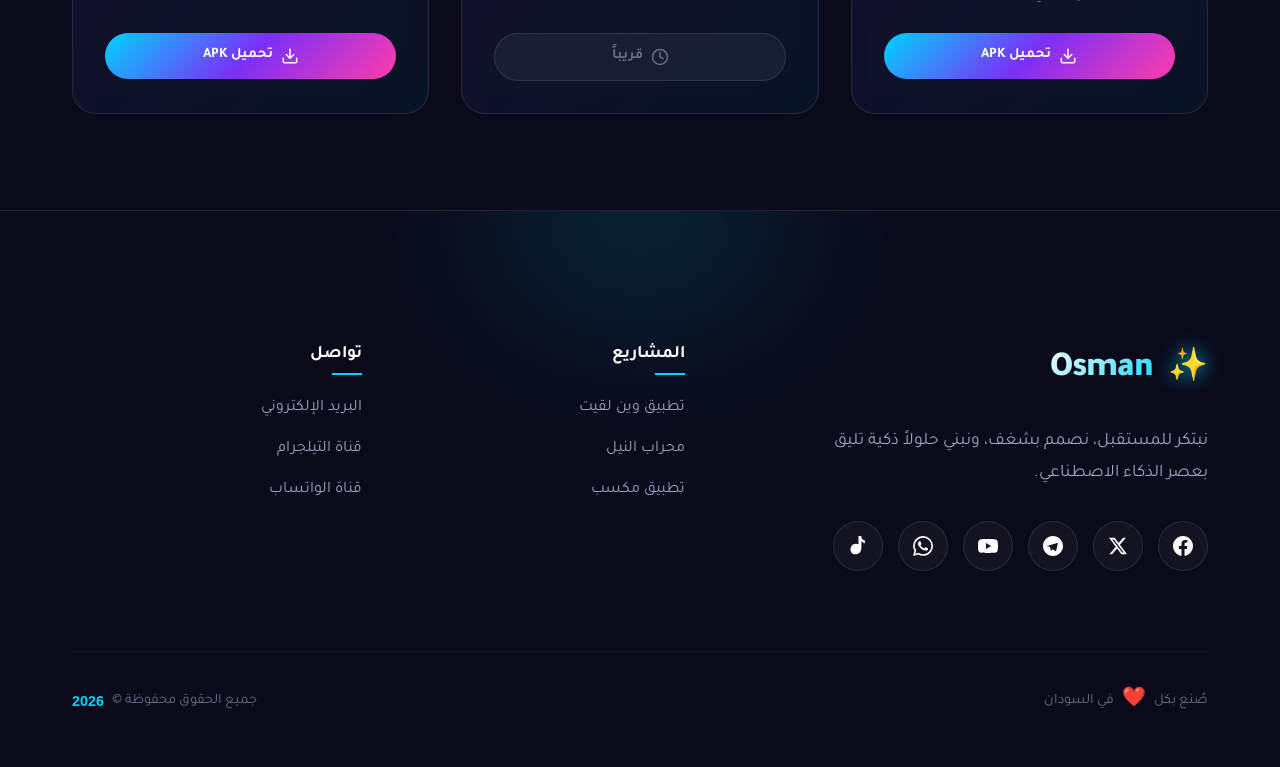
==== commit d92c2d9e: "Set up Vercel Web Analytics integration # Vercel Web Analytics Implementation  ## Summary Successful" ====
--- a/index.html
+++ b/index.html
@@ -1,494 +1,497 @@
-<!DOCTYPE html>
-<html lang="ar" dir="rtl">
-
-<head>
-  <meta charset="UTF-8">
-  <meta name="viewport" content="width=device-width, initial-scale=1.0">
-  <title>عثمان علي إبراهيم - مصمم ومبرمج مواقع وتطبيقات</title>
-  <meta name="description"
-    content="الموقع الشخصي لعثمان علي إبراهيم سليمان - مصمم ومبرمج مواقع إلكترونية وتطبيقات أندرويد من السودان">
-  <meta name="keywords" content="عثمان علي, مبرمج, مصمم مواقع, تطبيقات أندرويد, السودان, وين لقيت, مكسب">
-  <meta property="og:title" content="عثمان علي إبراهيم - مصمم ومبرمج">
-  <meta property="og:description" content="مصمم ومبرمج مواقع إلكترونية وتطبيقات أندرويد من السودان">
-  <meta property="og:type" content="website">
-  <link rel="preconnect" href="https://fonts.googleapis.com">
-  <link rel="preconnect" href="https://fonts.gstatic.com" crossorigin>
-  <link href="https://fonts.googleapis.com/css2?family=Tajawal:wght@300;400;500;700;800;900&display=swap"
-    rel="stylesheet">
-  <link rel="stylesheet" href="style.css">
-</head>
-
-<body>
-
-  <!-- Navigation -->
-  <nav class="navbar" id="navbar">
-    <div class="nav-container">
-      <a href="#" class="nav-logo">Osman</a>
-      <ul class="nav-links" id="navLinks">
-        <li><a href="#home"><span>🏠</span> الرئيسية</a></li>
-        <li><a href="#about"><span>👤</span> من أنا</a></li>
-        <li><a href="#skills"><span>🛠️</span> المهارات</a></li>
-        <li><a href="#apps"><span>🚀</span> المشاريع</a></li>
-        <li><a href="#downloads"><span>📥</span> التحميل</a></li>
-      </ul>
-      <div class="nav-actions">
-        <button class="theme-toggle" id="themeToggle" aria-label="تبديل الوضع">
-          <span class="sun-icon">☀️</span>
-          <span class="moon-icon">🌙</span>
-        </button>
-        <button class="nav-toggle" id="navToggle" aria-label="toggle navigation">
-          <span></span>
-          <span></span>
-          <span></span>
-        </button>
-      </div>
-    </div>
-  </nav>
-
-  <!-- Hero Section -->
-  <section class="hero" id="home">
-    <div class="hero-glow hero-glow-1"></div>
-    <div class="hero-glow hero-glow-2"></div>
-    <div class="hero-glow hero-glow-3"></div>
-
-    <div class="floating-shapes">
-      <div class="shape shape-1"></div>
-      <div class="shape shape-2"></div>
-      <div class="shape shape-3"></div>
-    </div>
-
-    <canvas id="particleCanvas" style="position:absolute;inset:0;z-index:0;pointer-events:none;"></canvas>
-
-    <div class="hero-content">
-      <div class="hero-badge">
-        <span class="dot"></span>
-        متاح للعمل على مشاريع جديدة
-      </div>
-
-      <h1 class="hero-name">
-        مرحباً، أنا<br>
-        <span class="gradient-text">عثمان علي إبراهيم</span>
-      </h1>
-
-      <p class="hero-title">مصمم ومبرمج مواقع إلكترونية وتطبيقات أندرويد</p>
-
-      <div class="hero-typing">
-        <span class="cursor"></span>
-        <span id="typingText"></span>
-      </div>
-
-      <div class="hero-buttons">
-        <a href="https://winlegit.vercel.app/" class="btn btn-primary" target="_blank">
-          <svg width="20" height="20" viewBox="0 0 24 24" fill="none" stroke="currentColor" stroke-width="2"
-            stroke-linecap="round" stroke-linejoin="round">
-            <circle cx="12" cy="12" r="10" />
-            <line x1="2" y1="12" x2="22" y2="12" />
-            <path d="M12 2a15.3 15.3 0 0 1 4 10 15.3 15.3 0 0 1-4 10 15.3 15.3 0 0 1-4-10 15.3 15.3 0 0 1 4-10z" />
-          </svg>
-          زيارة الموقع الرسمي
-        </a>
-        <a href="https://wa.me/249917832882" class="btn btn-outline" target="_blank">
-          <svg width="20" height="20" viewBox="0 0 24 24" fill="none" stroke="currentColor" stroke-width="2"
-            stroke-linecap="round" stroke-linejoin="round">
-            <path
-              d="M22 16.92v3a2 2 0 0 1-2.18 2 19.79 19.79 0 0 1-8.63-3.07 19.5 19.5 0 0 1-6-6 19.79 19.79 0 0 1-3.07-8.67A2 2 0 0 1 4.11 2h3a2 2 0 0 1 2 1.72 12.84 12.84 0 0 0 .7 2.81 2 2 0 0 1-.45 2.11L8.09 9.91a16 16 0 0 0 6 6l1.27-1.27a2 2 0 0 1 2.11-.45 12.84 12.84 0 0 0 2.81.7A2 2 0 0 1 22 16.92z" />
-          </svg>
-          تواصل معي
-        </a>
-      </div>
-    </div>
-
-    <div class="hero-scroll">
-      <div class="scroll-indicator"></div>
-      <span>اسحب للأسفل</span>
-    </div>
-  </section>
-
-  <!-- About Section -->
-  <section class="section about" id="about">
-    <div class="container">
-      <div class="section-header reveal">
-        <span class="section-badge">✦ نبذة عني</span>
-        <h2 class="section-title">تعرف على <span class="gradient-text">قصتي</span></h2>
-        <p class="section-subtitle">شغف بالتكنولوجيا وابتكار حلول رقمية تخدم المجتمع</p>
-      </div>
-
-      <div class="about-grid">
-        <div class="about-image reveal">
-          <div class="about-image-wrapper">
-            <div class="about-avatar">
-              <svg viewBox="0 0 24 24" fill="currentColor">
-                <path
-                  d="M12 2C6.48 2 2 6.48 2 12s4.48 10 10 10 10-4.48 10-10S17.52 2 12 2zm0 3c1.66 0 3 1.34 3 3s-1.34 3-3 3-3-1.34-3-3 1.34-3 3-3zm0 14.2c-2.5 0-4.71-1.28-6-3.22.03-1.99 4-3.08 6-3.08 1.99 0 5.97 1.09 6 3.08-1.29 1.94-3.5 3.22-6 3.22z" />
-              </svg>
-            </div>
-          </div>
-          <div class="about-stats">
-            <div class="stat-card">
-              <div class="stat-number" data-count="3">0</div>
-              <div class="stat-label">تطبيقات</div>
-            </div>
-            <div class="stat-card">
-              <div class="stat-number" data-count="10">0</div>
-              <div class="stat-label">مشاريع ويب</div>
-            </div>
-            <div class="stat-card">
-              <div class="stat-number" data-count="5">0</div>
-              <div class="stat-label">سنوات خبرة</div>
-            </div>
-          </div>
-        </div>
-
-        <div class="about-info reveal reveal-delay-2">
-          <h3>عثمان علي إبراهيم سليمان</h3>
-          <p>
-            أنا مصمم ومبرمج مواقع إلكترونية وتطبيقات أندرويد من السودان. أسعى دائماً لتقديم حلول رقمية مبتكرة تخدم
-            المجتمع المحلي والعربي. قمت بتصميم العديد من المواقع الإلكترونية وتطبيقات الأندرويد التي تلبي احتياجات
-            المستخدمين بطريقة سهلة وعصرية.
-          </p>
-          <div class="about-details">
-            <div class="detail-item">
-              <div class="detail-icon">🇸🇩</div>
-              <div class="detail-text">
-                <span class="detail-label">الجنسية</span>
-                <span class="detail-value">سوداني</span>
-              </div>
-            </div>
-            <div class="detail-item">
-              <div class="detail-icon">📍</div>
-              <div class="detail-text">
-                <span class="detail-label">مكان الميلاد</span>
-                <span class="detail-value">ولاية كسلا</span>
-              </div>
-            </div>
-            <div class="detail-item">
-              <div class="detail-icon">💬</div>
-              <div class="detail-text">
-                <span class="detail-label">واتساب</span>
-                <span class="detail-value">+249917832882</span>
-              </div>
-            </div>
-            <div class="detail-item">
-              <div class="detail-icon">✈️</div>
-              <div class="detail-text">
-                <span class="detail-label">تيلجرام</span>
-                <span class="detail-value">o09178@</span>
-              </div>
-            </div>
-          </div>
-        </div>
-      </div>
-    </div>
-  </section>
-
-  <!-- Skills Section -->
-  <section class="section" id="skills">
-    <div class="container">
-      <div class="floating-shapes">
-        <div class="shape shape-1"></div>
-        <div class="shape shape-2"></div>
-      </div>
-      <div class="section-header reveal">
-        <span class="section-badge">✦ مهاراتي</span>
-        <h2 class="section-title">ماذا <span class="gradient-text">أقدم</span></h2>
-        <p class="section-subtitle">خدمات متكاملة في تصميم وتطوير المنتجات الرقمية</p>
-      </div>
-
-      <div class="skills-grid">
-        <div class="skill-card reveal">
-          <div class="skill-icon">🌐</div>
-          <h3>تصميم المواقع</h3>
-          <p>تصميم وتطوير مواقع إلكترونية عصرية وسريعة الاستجابة تعمل على جميع الأجهزة بتصاميم جذابة ومميزة.</p>
-        </div>
-        <div class="skill-card reveal reveal-delay-1">
-          <div class="skill-icon">📱</div>
-          <h3>تطبيقات أندرويد</h3>
-          <p>تطوير تطبيقات أندرويد احترافية بأداء عالي وتجربة مستخدم سلسة باستخدام أحدث التقنيات.</p>
-        </div>
-        <div class="skill-card reveal reveal-delay-2">
-          <div class="skill-icon">🎨</div>
-          <h3>تصميم واجهات</h3>
-          <p>تصميم واجهات مستخدم (UI/UX) عصرية وبديهية تجعل التفاعل مع المنتج تجربة ممتعة.</p>
-        </div>
-        <div class="skill-card reveal reveal-delay-3">
-          <div class="skill-icon">⚙️</div>
-          <h3>حلول متكاملة</h3>
-          <p>تقديم حلول تقنية متكاملة تشمل قواعد البيانات، الخوادم السحابية، وأنظمة الدفع الإلكتروني.</p>
-        </div>
-      </div>
-    </div>
-  </section>
-
-  <!-- Apps/Projects Section -->
-  <section class="section apps" id="apps">
-    <div class="container">
-      <div class="section-header reveal">
-        <span class="section-badge">✦ مشاريعي</span>
-        <h2 class="section-title">أعمالي <span class="gradient-text">المميزة</span></h2>
-        <p class="section-subtitle">مجموعة من التطبيقات والمشاريع التي قمت بتصميمها وتطويرها</p>
-      </div>
-
-      <div class="apps-grid">
-        <!-- WinLegit App -->
-        <div class="app-card reveal">
-          <div class="app-icon-wrapper">
-            <img src="assets/winlegit.png" alt="تطبيق وين لقيت">
-          </div>
-          <div class="app-info">
-            <span class="app-tag tag-social">📲 تواصل اجتماعي</span>
-            <h3 class="app-name">وين لقيت - WinLegit</h3>
-            <p class="app-description">
-              تطبيق تواصل اجتماعي سوداني يحتوي على العديد من الميزات الفريدة. يمكنك إنشاء المجموعات والتفاعل مع المحتوى،
-              بالإضافة لسوق إلكتروني لبيع وشراء المنتجات. يحتوي على محفظة إلكترونية وميزة توثيق الحساب بالشارة الزرقاء
-              مجاناً.
-              التطبيق مجاني بالكامل!
-            </p>
-            <div class="app-features">
-              <span class="feature-chip">💬 مجموعات</span>
-              <span class="feature-chip">🛒 سوق إلكتروني</span>
-              <span class="feature-chip">💰 محفظة إلكترونية</span>
-              <span class="feature-chip">✅ توثيق مجاني</span>
-              <span class="feature-chip">🆓 مجاني بالكامل</span>
-            </div>
-            <div class="app-actions">
-              <a href="https://winlegit.vercel.app/download/WinLegit.apk" class="btn-download" id="download-winlegit">
-                <svg width="18" height="18" viewBox="0 0 24 24" fill="none" stroke="currentColor" stroke-width="2"
-                  stroke-linecap="round" stroke-linejoin="round">
-                  <path d="M21 15v4a2 2 0 0 1-2 2H5a2 2 0 0 1-2-2v-4" />
-                  <polyline points="7 10 12 15 17 10" />
-                  <line x1="12" y1="15" x2="12" y2="3" />
-                </svg>
-                تحميل التطبيق
-              </a>
-            </div>
-          </div>
-        </div>
-
-        <!-- Mihrab Al-Nile App -->
-        <div class="app-card reveal">
-          <div class="app-icon-wrapper">
-            <img src="assets/mihrab.png" alt="تطبيق محراب النيل">
-          </div>
-          <div class="app-info">
-            <span class="app-tag tag-islamic">📖 ديني</span>
-            <h3 class="app-name">محراب النيل</h3>
-            <p class="app-description">
-              تطبيق إسلامي مميز لقراءة القرآن الكريم. يوفر تجربة قراءة سلسة ومريحة مع واجهة مستخدم أنيقة
-              وتصميم يساعد على التركيز والخشوع أثناء التلاوة.
-            </p>
-            <div class="app-features">
-              <span class="feature-chip">📖 القرآن الكريم</span>
-              <span class="feature-chip">🔍 بحث سريع</span>
-              <span class="feature-chip">🎨 تصميم أنيق</span>
-            </div>
-            <div class="app-actions">
-              <span class="btn-download coming-soon">
-                <svg width="18" height="18" viewBox="0 0 24 24" fill="none" stroke="currentColor" stroke-width="2"
-                  stroke-linecap="round" stroke-linejoin="round">
-                  <circle cx="12" cy="12" r="10" />
-                  <polyline points="12 6 12 12 16 14" />
-                </svg>
-                قريباً
-              </span>
-            </div>
-          </div>
-        </div>
-
-        <!-- Maksab App -->
-        <div class="app-card reveal">
-          <div class="app-icon-wrapper">
-            <img src="assets/maksab.png" alt="تطبيق مكسب">
-          </div>
-          <div class="app-info">
-            <span class="app-tag tag-business">🏪 إدارة أعمال</span>
-            <h3 class="app-name">مكسب - Maksab</h3>
-            <p class="app-description">
-              يا زول، داير تريح بالك في إدارة محلك وتنسى جرسة الدفاتر؟ تطبيق "مكسب" وصل عشان يخليك سيد الموقف! 🚀
-              دا ما مجرد تطبيق POS، دا اليد اليمين لتجارتك. بلمسة واحدة في تلفونك بتعرف مبيعاتك اللحظية، أرباحك الصافية،
-              وحتى البضاعة العايزة تخلص "مكسب" بنبهك ليها قبل ما تشطب.
-            </p>
-            <div class="app-features">
-              <span class="feature-chip">📴 شغال بدون نت</span>
-              <span class="feature-chip">📊 تقارير ذكية</span>
-              <span class="feature-chip">🧾 فواتير احترافية</span>
-              <span class="feature-chip">🔒 أمان عالي</span>
-              <span class="feature-chip">📦 إدارة المخزون</span>
-              <span class="feature-chip">🔐 تأمين بصمة/PIN</span>
-            </div>
-            <div class="app-actions">
-              <a href="download/مكسب.apk" class="btn-download" id="download-maksab">
-                <svg width="18" height="18" viewBox="0 0 24 24" fill="none" stroke="currentColor" stroke-width="2"
-                  stroke-linecap="round" stroke-linejoin="round">
-                  <path d="M21 15v4a2 2 0 0 1-2 2H5a2 2 0 0 1-2-2v-4" />
-                  <polyline points="7 10 12 15 17 10" />
-                  <line x1="12" y1="15" x2="12" y2="3" />
-                </svg>
-                تحميل التطبيق
-              </a>
-            </div>
-          </div>
-        </div>
-      </div>
-    </div>
-  </section>
-
-  <!-- Downloads Section -->
-  <section class="section" id="downloads">
-    <div class="container">
-      <div class="floating-shapes">
-        <div class="shape shape-1"></div>
-        <div class="shape shape-3"></div>
-      </div>
-
-      <div class="section-header reveal">
-        <span class="section-badge">✦ تحميل</span>
-        <h2 class="section-title">حمّل <span class="gradient-text">تطبيقاتي</span></h2>
-        <p class="section-subtitle">اختر التطبيق الذي يناسبك وحمّله مجاناً الآن</p>
-      </div>
-
-      <div class="downloads-grid">
-        <div class="download-card reveal">
-          <div class="download-icon">
-            <img src="assets/winlegit.png" alt="وين لقيت">
-          </div>
-          <h3>وين لقيت</h3>
-          <p>تطبيق تواصل اجتماعي سوداني مجاني بالكامل مع سوق إلكتروني ومحفظة رقمية</p>
-          <a href="https://winlegit.vercel.app/download/WinLegit.apk" class="btn-download" id="download-winlegit-2">
-            <svg width="18" height="18" viewBox="0 0 24 24" fill="none" stroke="currentColor" stroke-width="2"
-              stroke-linecap="round" stroke-linejoin="round">
-              <path d="M21 15v4a2 2 0 0 1-2 2H5a2 2 0 0 1-2-2v-4" />
-              <polyline points="7 10 12 15 17 10" />
-              <line x1="12" y1="15" x2="12" y2="3" />
-            </svg>
-            تحميل APK
-          </a>
-        </div>
-
-        <div class="download-card reveal reveal-delay-1">
-          <div class="download-icon">
-            <img src="assets/mihrab.png" alt="محراب النيل">
-          </div>
-          <h3>محراب النيل</h3>
-          <p>تطبيق لقراءة القرآن الكريم بتصميم أنيق وتجربة قراءة مريحة</p>
-          <span class="btn-download coming-soon">
-            <svg width="18" height="18" viewBox="0 0 24 24" fill="none" stroke="currentColor" stroke-width="2"
-              stroke-linecap="round" stroke-linejoin="round">
-              <circle cx="12" cy="12" r="10" />
-              <polyline points="12 6 12 12 16 14" />
-            </svg>
-            قريباً
-          </span>
-        </div>
-
-        <div class="download-card reveal reveal-delay-2">
-          <div class="download-icon">
-            <img src="assets/maksab.png" alt="مكسب">
-          </div>
-          <h3>مكسب</h3>
-          <p>تطبيق نقاط بيع ذكي لإدارة محلك التجاري بسهولة واحترافية</p>
-          <a href="download/مكسب.apk" class="btn-download" id="download-maksab-2">
-            <svg width="18" height="18" viewBox="0 0 24 24" fill="none" stroke="currentColor" stroke-width="2"
-              stroke-linecap="round" stroke-linejoin="round">
-              <path d="M21 15v4a2 2 0 0 1-2 2H5a2 2 0 0 1-2-2v-4" />
-              <polyline points="7 10 12 15 17 10" />
-              <line x1="12" y1="15" x2="12" y2="3" />
-            </svg>
-            تحميل APK
-          </a>
-        </div>
-      </div>
-    </div>
-  </section>
-
-  <!-- Futuristic Footer -->
-  <footer class="footer">
-    <div class="footer-glow"></div>
-    <div class="container">
-      <div class="footer-main">
-        <div class="footer-brand-section">
-          <div class="footer-logo">
-            <span class="logo-icon">✨</span>
-            <h3 class="logo-text">Osman</h3>
-          </div>
-          <p class="footer-tagline">نبتكر للمستقبل، نصمم بشغف، ونبني حلولاً ذكية تليق بعصر الذكاء الاصطناعي.</p>
-          <div class="footer-social-minimal">
-            <a href="https://www.facebook.com/tepor4" target="_blank" title="Facebook">
-              <svg viewBox="0 0 24 24" width="20" height="20" fill="currentColor">
-                <path
-                  d="M24 12.073c0-6.627-5.373-12-12-12s-12 5.373-12 12c0 5.99 4.388 10.954 10.125 11.854v-8.385H7.078v-3.47h3.047V9.43c0-3.007 1.792-4.669 4.533-4.669 1.312 0 2.686.235 2.686.235v2.953H15.83c-1.491 0-1.956.925-1.956 1.874v2.25h3.328l-.532 3.47h-2.796v8.385C19.612 23.027 24 18.062 24 12.073z" />
-              </svg>
-            </a>
-            <a href="https://x.com/tepor4" target="_blank" title="Twitter (X)">
-              <svg viewBox="0 0 24 24" width="18" height="18" fill="currentColor">
-                <path
-                  d="M18.901 1.153h3.68l-8.04 9.19L24 22.846h-7.406l-5.8-7.584-6.638 7.584H.474l8.6-9.83L0 1.154h7.594l5.243 6.932ZM17.61 20.644h2.039L6.486 3.24H4.298Z" />
-              </svg>
-            </a>
-            <a href="https://t.me/o09178" target="_blank" title="Telegram">
-              <svg viewBox="0 0 24 24" width="20" height="20" fill="currentColor">
-                <path
-                  d="M12 0C5.373 0 0 5.373 0 12s5.373 12 12 12 12-5.373 12-12S18.627 0 12 0zm5.891 8.221l-1.97 9.28c-.145.658-.537.818-1.084.508l-3-2.21-1.446 1.394c-.14.14-.24.26-.51.26-.35 0-.29-.13-.41-.47l-1.15-3.77-3.32-1.04c-.722-.224-.736-.723.15-.1.08l12.92-4.98c.594-.224 1.114.13.914.868z" />
-              </svg>
-            </a>
-            <a href="https://youtube.com/@tepor4" target="_blank" title="YouTube">
-              <svg viewBox="0 0 24 24" width="20" height="20" fill="currentColor">
-                <path
-                  d="M23.498 6.186a3.016 3.016 0 0 0-2.122-2.136C19.505 3.545 12 3.545 12 3.545s-7.505 0-9.377.505A3.017 3.017 0 0 0 .502 6.186C0 8.07 0 12 0 12s0 3.93.502 5.814a3.016 3.016 0 0 0 2.122 2.136c1.871.505 9.376.505 9.376.505s7.505 0 9.377-.505a3.015 3.015 0 0 0 2.122-2.136C24 15.93 24 12 24 12s0-3.93-.502-5.814zM9.545 15.568V8.432L15.818 12l-6.273 3.568z" />
-              </svg>
-            </a>
-            <a href="https://wa.me/249917832882" target="_blank" title="WhatsApp">
-              <svg viewBox="0 0 24 24" width="20" height="20" fill="currentColor">
-                <path
-                  d="M17.472 14.382c-.297-.149-1.758-.867-2.03-.967-.273-.099-.471-.148-.67.15-.197.297-.767.966-.94 1.164-.173.199-.347.223-.644.075-.297-.15-1.255-.463-2.39-1.475-.883-.788-1.48-1.761-1.653-2.059-.173-.297-.018-.458.13-.606.134-.133.298-.347.446-.52.149-.174.198-.298.298-.497.099-.198.05-.371-.025-.52-.075-.149-.669-1.612-.916-2.207-.242-.579-.487-.5-.669-.51-.173-.008-.371-.01-.57-.01-.198 0-.52.074-.792.372-.272.297-1.04 1.016-1.04 2.479 0 1.462 1.065 2.875 1.213 3.074.149.198 2.096 3.2 5.077 4.487.709.306 1.262.489 1.694.625.712.227 1.36.195 1.871.118.571-.085 1.758-.719 2.006-1.413.248-.694.248-1.289.173-1.413-.074-.124-.272-.198-.57-.347m-5.421 7.403h-.004a9.87 9.87 0 01-5.031-1.378l-.361-.214-3.741.982.998-3.648-.235-.374a9.86 9.86 0 01-1.51-5.26c.001-5.45 4.436-9.884 9.888-9.884 2.64 0 5.122 1.03 6.988 2.898a9.825 9.825 0 012.893 6.994c-.003 5.45-4.437 9.884-9.885 9.884m8.413-18.297A11.815 11.815 0 0012.05 0C5.495 0 .16 5.335.157 11.892c0 2.096.547 4.142 1.588 5.945L.057 24l6.305-1.654a11.882 11.882 0 005.683 1.448h.005c6.554 0 11.89-5.335 11.893-11.893a11.821 11.821 0 00-3.48-8.413z" />
-              </svg>
-            </a>
-            <a href="https://www.tiktok.com/@tepor4" target="_blank" title="TikTok">
-              <svg viewBox="0 0 24 24" width="20" height="20" fill="currentColor">
-                <path
-                  d="M12.536 0H15.93c.123 3.121 1.412 5.074 4.49 5.341V8.6c-2.492-.258-3.401-1.293-4.34-2.887v8.683c0 3.864-2.73 7.604-7.234 7.604C4.305 22 2.627 18.52 3.012 15.684c.381-3.155 2.112-6.521 6.305-6.521 1.144 0 2.18.291 3.22.846V0z" />
-              </svg>
-            </a>
-          </div>
-        </div>
-
-        <div class="footer-nav-grid">
-          <div class="footer-nav-col">
-            <h4>المشاريع</h4>
-            <ul>
-              <li><a href="#apps">تطبيق وين لقيت</a></li>
-              <li><a href="#apps">محراب النيل</a></li>
-              <li><a href="#apps">تطبيق مكسب</a></li>
-            </ul>
-          </div>
-          <div class="footer-nav-col">
-            <h4>تواصل</h4>
-            <ul>
-              <li><a href="mailto:osman@example.com">البريد الإلكتروني</a></li>
-              <li><a href="https://t.me/winleget">قناة التيلجرام</a></li>
-              <li><a href="https://whatsapp.com/channel/0029VbCsWTKLI8YTMThb9H0V">قناة الواتساب</a></li>
-            </ul>
-          </div>
-        </div>
-      </div>
-
-      <div class="footer-bottom-v2">
-        <div class="footer-bottom-inner">
-          <div class="copyright-text">
-            جميع الحقوق محفوظة © <span class="year-num">2026</span>
-          </div>
-          <div class="footer-location">
-            <span>صُنع بكل</span>
-            <span class="heart-ai">❤️</span>
-            <span>في السودان</span>
-          </div>
-        </div>
-      </div>
-    </div>
-  </footer>
-
-  <script src="script.js"></script>
-</body>
-
-</html>
-
-
+<!DOCTYPE html>
+<html lang="ar" dir="rtl">
+
+<head>
+  <meta charset="UTF-8">
+  <meta name="viewport" content="width=device-width, initial-scale=1.0">
+  <title>عثمان علي إبراهيم - مصمم ومبرمج مواقع وتطبيقات</title>
+  <meta name="description"
+    content="الموقع الشخصي لعثمان علي إبراهيم سليمان - مصمم ومبرمج مواقع إلكترونية وتطبيقات أندرويد من السودان">
+  <meta name="keywords" content="عثمان علي, مبرمج, مصمم مواقع, تطبيقات أندرويد, السودان, وين لقيت, مكسب">
+  <meta property="og:title" content="عثمان علي إبراهيم - مصمم ومبرمج">
+  <meta property="og:description" content="مصمم ومبرمج مواقع إلكترونية وتطبيقات أندرويد من السودان">
+  <meta property="og:type" content="website">
+  <link rel="preconnect" href="https://fonts.googleapis.com">
+  <link rel="preconnect" href="https://fonts.gstatic.com" crossorigin>
+  <link href="https://fonts.googleapis.com/css2?family=Tajawal:wght@300;400;500;700;800;900&display=swap"
+    rel="stylesheet">
+  <link rel="stylesheet" href="style.css">
+  <script>
+    window.va = window.va || function () { (window.vaq = window.vaq || []).push(arguments); };
+  </script>
+  <script defer src="/_vercel/insights/script.js"></script>
+</head>
+
+<body>
+
+  <!-- Navigation -->
+  <nav class="navbar" id="navbar">
+    <div class="nav-container">
+      <a href="#" class="nav-logo">Osman</a>
+      <ul class="nav-links" id="navLinks">
+        <li><a href="#home"><span>🏠</span> الرئيسية</a></li>
+        <li><a href="#about"><span>👤</span> من أنا</a></li>
+        <li><a href="#skills"><span>🛠️</span> المهارات</a></li>
+        <li><a href="#apps"><span>🚀</span> المشاريع</a></li>
+        <li><a href="#downloads"><span>📥</span> التحميل</a></li>
+      </ul>
+      <div class="nav-actions">
+        <button class="theme-toggle" id="themeToggle" aria-label="تبديل الوضع">
+          <span class="sun-icon">☀️</span>
+          <span class="moon-icon">🌙</span>
+        </button>
+        <button class="nav-toggle" id="navToggle" aria-label="toggle navigation">
+          <span></span>
+          <span></span>
+          <span></span>
+        </button>
+      </div>
+    </div>
+  </nav>
+
+  <!-- Hero Section -->
+  <section class="hero" id="home">
+    <div class="hero-glow hero-glow-1"></div>
+    <div class="hero-glow hero-glow-2"></div>
+    <div class="hero-glow hero-glow-3"></div>
+
+    <div class="floating-shapes">
+      <div class="shape shape-1"></div>
+      <div class="shape shape-2"></div>
+      <div class="shape shape-3"></div>
+    </div>
+
+    <canvas id="particleCanvas" style="position:absolute;inset:0;z-index:0;pointer-events:none;"></canvas>
+
+    <div class="hero-content">
+      <div class="hero-badge">
+        <span class="dot"></span>
+        متاح للعمل على مشاريع جديدة
+      </div>
+
+      <h1 class="hero-name">
+        مرحباً، أنا<br>
+        <span class="gradient-text">عثمان علي إبراهيم</span>
+      </h1>
+
+      <p class="hero-title">مصمم ومبرمج مواقع إلكترونية وتطبيقات أندرويد</p>
+
+      <div class="hero-typing">
+        <span class="cursor"></span>
+        <span id="typingText"></span>
+      </div>
+
+      <div class="hero-buttons">
+        <a href="https://winlegit.vercel.app/" class="btn btn-primary" target="_blank">
+          <svg width="20" height="20" viewBox="0 0 24 24" fill="none" stroke="currentColor" stroke-width="2"
+            stroke-linecap="round" stroke-linejoin="round">
+            <circle cx="12" cy="12" r="10" />
+            <line x1="2" y1="12" x2="22" y2="12" />
+            <path d="M12 2a15.3 15.3 0 0 1 4 10 15.3 15.3 0 0 1-4 10 15.3 15.3 0 0 1-4-10 15.3 15.3 0 0 1 4-10z" />
+          </svg>
+          زيارة الموقع الرسمي
+        </a>
+        <a href="https://wa.me/249917832882" class="btn btn-outline" target="_blank">
+          <svg width="20" height="20" viewBox="0 0 24 24" fill="none" stroke="currentColor" stroke-width="2"
+            stroke-linecap="round" stroke-linejoin="round">
+            <path
+              d="M22 16.92v3a2 2 0 0 1-2.18 2 19.79 19.79 0 0 1-8.63-3.07 19.5 19.5 0 0 1-6-6 19.79 19.79 0 0 1-3.07-8.67A2 2 0 0 1 4.11 2h3a2 2 0 0 1 2 1.72 12.84 12.84 0 0 0 .7 2.81 2 2 0 0 1-.45 2.11L8.09 9.91a16 16 0 0 0 6 6l1.27-1.27a2 2 0 0 1 2.11-.45 12.84 12.84 0 0 0 2.81.7A2 2 0 0 1 22 16.92z" />
+          </svg>
+          تواصل معي
+        </a>
+      </div>
+    </div>
+
+    <div class="hero-scroll">
+      <div class="scroll-indicator"></div>
+      <span>اسحب للأسفل</span>
+    </div>
+  </section>
+
+  <!-- About Section -->
+  <section class="section about" id="about">
+    <div class="container">
+      <div class="section-header reveal">
+        <span class="section-badge">✦ نبذة عني</span>
+        <h2 class="section-title">تعرف على <span class="gradient-text">قصتي</span></h2>
+        <p class="section-subtitle">شغف بالتكنولوجيا وابتكار حلول رقمية تخدم المجتمع</p>
+      </div>
+
+      <div class="about-grid">
+        <div class="about-image reveal">
+          <div class="about-image-wrapper">
+            <div class="about-avatar">
+              <svg viewBox="0 0 24 24" fill="currentColor">
+                <path
+                  d="M12 2C6.48 2 2 6.48 2 12s4.48 10 10 10 10-4.48 10-10S17.52 2 12 2zm0 3c1.66 0 3 1.34 3 3s-1.34 3-3 3-3-1.34-3-3 1.34-3 3-3zm0 14.2c-2.5 0-4.71-1.28-6-3.22.03-1.99 4-3.08 6-3.08 1.99 0 5.97 1.09 6 3.08-1.29 1.94-3.5 3.22-6 3.22z" />
+              </svg>
+            </div>
+          </div>
+          <div class="about-stats">
+            <div class="stat-card">
+              <div class="stat-number" data-count="3">0</div>
+              <div class="stat-label">تطبيقات</div>
+            </div>
+            <div class="stat-card">
+              <div class="stat-number" data-count="10">0</div>
+              <div class="stat-label">مشاريع ويب</div>
+            </div>
+            <div class="stat-card">
+              <div class="stat-number" data-count="5">0</div>
+              <div class="stat-label">سنوات خبرة</div>
+            </div>
+          </div>
+        </div>
+
+        <div class="about-info reveal reveal-delay-2">
+          <h3>عثمان علي إبراهيم سليمان</h3>
+          <p>
+            أنا مصمم ومبرمج مواقع إلكترونية وتطبيقات أندرويد من السودان. أسعى دائماً لتقديم حلول رقمية مبتكرة تخدم
+            المجتمع المحلي والعربي. قمت بتصميم العديد من المواقع الإلكترونية وتطبيقات الأندرويد التي تلبي احتياجات
+            المستخدمين بطريقة سهلة وعصرية.
+          </p>
+          <div class="about-details">
+            <div class="detail-item">
+              <div class="detail-icon">🇸🇩</div>
+              <div class="detail-text">
+                <span class="detail-label">الجنسية</span>
+                <span class="detail-value">سوداني</span>
+              </div>
+            </div>
+            <div class="detail-item">
+              <div class="detail-icon">📍</div>
+              <div class="detail-text">
+                <span class="detail-label">مكان الميلاد</span>
+                <span class="detail-value">ولاية كسلا</span>
+              </div>
+            </div>
+            <div class="detail-item">
+              <div class="detail-icon">💬</div>
+              <div class="detail-text">
+                <span class="detail-label">واتساب</span>
+                <span class="detail-value">+249917832882</span>
+              </div>
+            </div>
+            <div class="detail-item">
+              <div class="detail-icon">✈️</div>
+              <div class="detail-text">
+                <span class="detail-label">تيلجرام</span>
+                <span class="detail-value">o09178@</span>
+              </div>
+            </div>
+          </div>
+        </div>
+      </div>
+    </div>
+  </section>
+
+  <!-- Skills Section -->
+  <section class="section" id="skills">
+    <div class="container">
+      <div class="floating-shapes">
+        <div class="shape shape-1"></div>
+        <div class="shape shape-2"></div>
+      </div>
+      <div class="section-header reveal">
+        <span class="section-badge">✦ مهاراتي</span>
+        <h2 class="section-title">ماذا <span class="gradient-text">أقدم</span></h2>
+        <p class="section-subtitle">خدمات متكاملة في تصميم وتطوير المنتجات الرقمية</p>
+      </div>
+
+      <div class="skills-grid">
+        <div class="skill-card reveal">
+          <div class="skill-icon">🌐</div>
+          <h3>تصميم المواقع</h3>
+          <p>تصميم وتطوير مواقع إلكترونية عصرية وسريعة الاستجابة تعمل على جميع الأجهزة بتصاميم جذابة ومميزة.</p>
+        </div>
+        <div class="skill-card reveal reveal-delay-1">
+          <div class="skill-icon">📱</div>
+          <h3>تطبيقات أندرويد</h3>
+          <p>تطوير تطبيقات أندرويد احترافية بأداء عالي وتجربة مستخدم سلسة باستخدام أحدث التقنيات.</p>
+        </div>
+        <div class="skill-card reveal reveal-delay-2">
+          <div class="skill-icon">🎨</div>
+          <h3>تصميم واجهات</h3>
+          <p>تصميم واجهات مستخدم (UI/UX) عصرية وبديهية تجعل التفاعل مع المنتج تجربة ممتعة.</p>
+        </div>
+        <div class="skill-card reveal reveal-delay-3">
+          <div class="skill-icon">⚙️</div>
+          <h3>حلول متكاملة</h3>
+          <p>تقديم حلول تقنية متكاملة تشمل قواعد البيانات، الخوادم السحابية، وأنظمة الدفع الإلكتروني.</p>
+        </div>
+      </div>
+    </div>
+  </section>
+
+  <!-- Apps/Projects Section -->
+  <section class="section apps" id="apps">
+    <div class="container">
+      <div class="section-header reveal">
+        <span class="section-badge">✦ مشاريعي</span>
+        <h2 class="section-title">أعمالي <span class="gradient-text">المميزة</span></h2>
+        <p class="section-subtitle">مجموعة من التطبيقات والمشاريع التي قمت بتصميمها وتطويرها</p>
+      </div>
+
+      <div class="apps-grid">
+        <!-- WinLegit App -->
+        <div class="app-card reveal">
+          <div class="app-icon-wrapper">
+            <img src="assets/winlegit.png" alt="تطبيق وين لقيت">
+          </div>
+          <div class="app-info">
+            <span class="app-tag tag-social">📲 تواصل اجتماعي</span>
+            <h3 class="app-name">وين لقيت - WinLegit</h3>
+            <p class="app-description">
+              تطبيق تواصل اجتماعي سوداني يحتوي على العديد من الميزات الفريدة. يمكنك إنشاء المجموعات والتفاعل مع المحتوى،
+              بالإضافة لسوق إلكتروني لبيع وشراء المنتجات. يحتوي على محفظة إلكترونية وميزة توثيق الحساب بالشارة الزرقاء
+              مجاناً.
+              التطبيق مجاني بالكامل!
+            </p>
+            <div class="app-features">
+              <span class="feature-chip">💬 مجموعات</span>
+              <span class="feature-chip">🛒 سوق إلكتروني</span>
+              <span class="feature-chip">💰 محفظة إلكترونية</span>
+              <span class="feature-chip">✅ توثيق مجاني</span>
+              <span class="feature-chip">🆓 مجاني بالكامل</span>
+            </div>
+            <div class="app-actions">
+              <a href="https://winlegit.vercel.app/download/WinLegit.apk" class="btn-download" id="download-winlegit">
+                <svg width="18" height="18" viewBox="0 0 24 24" fill="none" stroke="currentColor" stroke-width="2"
+                  stroke-linecap="round" stroke-linejoin="round">
+                  <path d="M21 15v4a2 2 0 0 1-2 2H5a2 2 0 0 1-2-2v-4" />
+                  <polyline points="7 10 12 15 17 10" />
+                  <line x1="12" y1="15" x2="12" y2="3" />
+                </svg>
+                تحميل التطبيق
+              </a>
+            </div>
+          </div>
+        </div>
+
+        <!-- Mihrab Al-Nile App -->
+        <div class="app-card reveal">
+          <div class="app-icon-wrapper">
+            <img src="assets/mihrab.png" alt="تطبيق محراب النيل">
+          </div>
+          <div class="app-info">
+            <span class="app-tag tag-islamic">📖 ديني</span>
+            <h3 class="app-name">محراب النيل</h3>
+            <p class="app-description">
+              تطبيق إسلامي مميز لقراءة القرآن الكريم. يوفر تجربة قراءة سلسة ومريحة مع واجهة مستخدم أنيقة
+              وتصميم يساعد على التركيز والخشوع أثناء التلاوة.
+            </p>
+            <div class="app-features">
+              <span class="feature-chip">📖 القرآن الكريم</span>
+              <span class="feature-chip">🔍 بحث سريع</span>
+              <span class="feature-chip">🎨 تصميم أنيق</span>
+            </div>
+            <div class="app-actions">
+              <span class="btn-download coming-soon">
+                <svg width="18" height="18" viewBox="0 0 24 24" fill="none" stroke="currentColor" stroke-width="2"
+                  stroke-linecap="round" stroke-linejoin="round">
+                  <circle cx="12" cy="12" r="10" />
+                  <polyline points="12 6 12 12 16 14" />
+                </svg>
+                قريباً
+              </span>
+            </div>
+          </div>
+        </div>
+
+        <!-- Maksab App -->
+        <div class="app-card reveal">
+          <div class="app-icon-wrapper">
+            <img src="assets/maksab.png" alt="تطبيق مكسب">
+          </div>
+          <div class="app-info">
+            <span class="app-tag tag-business">🏪 إدارة أعمال</span>
+            <h3 class="app-name">مكسب - Maksab</h3>
+            <p class="app-description">
+              يا زول، داير تريح بالك في إدارة محلك وتنسى جرسة الدفاتر؟ تطبيق "مكسب" وصل عشان يخليك سيد الموقف! 🚀
+              دا ما مجرد تطبيق POS، دا اليد اليمين لتجارتك. بلمسة واحدة في تلفونك بتعرف مبيعاتك اللحظية، أرباحك الصافية،
+              وحتى البضاعة العايزة تخلص "مكسب" بنبهك ليها قبل ما تشطب.
+            </p>
+            <div class="app-features">
+              <span class="feature-chip">📴 شغال بدون نت</span>
+              <span class="feature-chip">📊 تقارير ذكية</span>
+              <span class="feature-chip">🧾 فواتير احتر��فية</span>
+              <span class="feature-chip">🔒 أمان عالي</span>
+              <span class="feature-chip">📦 إدارة المخزون</span>
+              <span class="feature-chip">🔐 تأمين بصمة/PIN</span>
+            </div>
+            <div class="app-actions">
+              <a href="download/مكسب.apk" class="btn-download" id="download-maksab">
+                <svg width="18" height="18" viewBox="0 0 24 24" fill="none" stroke="currentColor" stroke-width="2"
+                  stroke-linecap="round" stroke-linejoin="round">
+                  <path d="M21 15v4a2 2 0 0 1-2 2H5a2 2 0 0 1-2-2v-4" />
+                  <polyline points="7 10 12 15 17 10" />
+                  <line x1="12" y1="15" x2="12" y2="3" />
+                </svg>
+                تحميل التطبيق
+              </a>
+            </div>
+          </div>
+        </div>
+      </div>
+    </div>
+  </section>
+
+  <!-- Downloads Section -->
+  <section class="section" id="downloads">
+    <div class="container">
+      <div class="floating-shapes">
+        <div class="shape shape-1"></div>
+        <div class="shape shape-3"></div>
+      </div>
+
+      <div class="section-header reveal">
+        <span class="section-badge">✦ تحميل</span>
+        <h2 class="section-title">حمّل <span class="gradient-text">تطبيقاتي</span></h2>
+        <p class="section-subtitle">اختر التطبيق الذي يناسبك وحمّله مجاناً الآن</p>
+      </div>
+
+      <div class="downloads-grid">
+        <div class="download-card reveal">
+          <div class="download-icon">
+            <img src="assets/winlegit.png" alt="وين لقيت">
+          </div>
+          <h3>وين لقيت</h3>
+          <p>تطبيق تواصل اجتماعي سوداني مجاني بالكامل مع سوق إلكتروني ومحفظة رقمية</p>
+          <a href="https://winlegit.vercel.app/download/WinLegit.apk" class="btn-download" id="download-winlegit-2">
+            <svg width="18" height="18" viewBox="0 0 24 24" fill="none" stroke="currentColor" stroke-width="2"
+              stroke-linecap="round" stroke-linejoin="round">
+              <path d="M21 15v4a2 2 0 0 1-2 2H5a2 2 0 0 1-2-2v-4" />
+              <polyline points="7 10 12 15 17 10" />
+              <line x1="12" y1="15" x2="12" y2="3" />
+            </svg>
+            تحميل APK
+          </a>
+        </div>
+
+        <div class="download-card reveal reveal-delay-1">
+          <div class="download-icon">
+            <img src="assets/mihrab.png" alt="محراب النيل">
+          </div>
+          <h3>محراب النيل</h3>
+          <p>تطبيق لقراءة القرآن الكريم بتصميم أنيق وتجربة قراءة مريحة</p>
+          <span class="btn-download coming-soon">
+            <svg width="18" height="18" viewBox="0 0 24 24" fill="none" stroke="currentColor" stroke-width="2"
+              stroke-linecap="round" stroke-linejoin="round">
+              <circle cx="12" cy="12" r="10" />
+              <polyline points="12 6 12 12 16 14" />
+            </svg>
+            قريباً
+          </span>
+        </div>
+
+        <div class="download-card reveal reveal-delay-2">
+          <div class="download-icon">
+            <img src="assets/maksab.png" alt="مكسب">
+          </div>
+          <h3>مكسب</h3>
+          <p>تطبيق نقاط بيع ذكي لإدارة محلك التجاري بسهولة واحترافية</p>
+          <a href="download/مكسب.apk" class="btn-download" id="download-maksab-2">
+            <svg width="18" height="18" viewBox="0 0 24 24" fill="none" stroke="currentColor" stroke-width="2"
+              stroke-linecap="round" stroke-linejoin="round">
+              <path d="M21 15v4a2 2 0 0 1-2 2H5a2 2 0 0 1-2-2v-4" />
+              <polyline points="7 10 12 15 17 10" />
+              <line x1="12" y1="15" x2="12" y2="3" />
+            </svg>
+            تحميل APK
+          </a>
+        </div>
+      </div>
+    </div>
+  </section>
+
+  <!-- Futuristic Footer -->
+  <footer class="footer">
+    <div class="footer-glow"></div>
+    <div class="container">
+      <div class="footer-main">
+        <div class="footer-brand-section">
+          <div class="footer-logo">
+            <span class="logo-icon">✨</span>
+            <h3 class="logo-text">Osman</h3>
+          </div>
+          <p class="footer-tagline">نبتكر للمستقبل، نصمم بشغف، ونبني حلولاً ذكية تليق بعصر الذكاء الاصطناعي.</p>
+          <div class="footer-social-minimal">
+            <a href="https://www.facebook.com/tepor4" target="_blank" title="Facebook">
+              <svg viewBox="0 0 24 24" width="20" height="20" fill="currentColor">
+                <path
+                  d="M24 12.073c0-6.627-5.373-12-12-12s-12 5.373-12 12c0 5.99 4.388 10.954 10.125 11.854v-8.385H7.078v-3.47h3.047V9.43c0-3.007 1.792-4.669 4.533-4.669 1.312 0 2.686.235 2.686.235v2.953H15.83c-1.491 0-1.956.925-1.956 1.874v2.25h3.328l-.532 3.47h-2.796v8.385C19.612 23.027 24 18.062 24 12.073z" />
+              </svg>
+            </a>
+            <a href="https://x.com/tepor4" target="_blank" title="Twitter (X)">
+              <svg viewBox="0 0 24 24" width="18" height="18" fill="currentColor">
+                <path
+                  d="M18.901 1.153h3.68l-8.04 9.19L24 22.846h-7.406l-5.8-7.584-6.638 7.584H.474l8.6-9.83L0 1.154h7.594l5.243 6.932ZM17.61 20.644h2.039L6.486 3.24H4.298Z" />
+              </svg>
+            </a>
+            <a href="https://t.me/o09178" target="_blank" title="Telegram">
+              <svg viewBox="0 0 24 24" width="20" height="20" fill="currentColor">
+                <path
+                  d="M12 0C5.373 0 0 5.373 0 12s5.373 12 12 12 12-5.373 12-12S18.627 0 12 0zm5.891 8.221l-1.97 9.28c-.145.658-.537.818-1.084.508l-3-2.21-1.446 1.394c-.14.14-.24.26-.51.26-.35 0-.29-.13-.41-.47l-1.15-3.77-3.32-1.04c-.722-.224-.736-.723.15-.1.08l12.92-4.98c.594-.224 1.114.13.914.868z" />
+              </svg>
+            </a>
+            <a href="https://youtube.com/@tepor4" target="_blank" title="YouTube">
+              <svg viewBox="0 0 24 24" width="20" height="20" fill="currentColor">
+                <path
+                  d="M23.498 6.186a3.016 3.016 0 0 0-2.122-2.136C19.505 3.545 12 3.545 12 3.545s-7.505 0-9.377.505A3.017 3.017 0 0 0 .502 6.186C0 8.07 0 12 0 12s0 3.93.502 5.814a3.016 3.016 0 0 0 2.122 2.136c1.871.505 9.376.505 9.376.505s7.505 0 9.377-.505a3.015 3.015 0 0 0 2.122-2.136C24 15.93 24 12 24 12s0-3.93-.502-5.814zM9.545 15.568V8.432L15.818 12l-6.273 3.568z" />
+              </svg>
+            </a>
+            <a href="https://wa.me/249917832882" target="_blank" title="WhatsApp">
+              <svg viewBox="0 0 24 24" width="20" height="20" fill="currentColor">
+                <path
+                  d="M17.472 14.382c-.297-.149-1.758-.867-2.03-.967-.273-.099-.471-.148-.67.15-.197.297-.767.966-.94 1.164-.173.199-.347.223-.644.075-.297-.15-1.255-.463-2.39-1.475-.883-.788-1.48-1.761-1.653-2.059-.173-.297-.018-.458.13-.606.134-.133.298-.347.446-.52.149-.174.198-.298.298-.497.099-.198.05-.371-.025-.52-.075-.149-.669-1.612-.916-2.207-.242-.579-.487-.5-.669-.51-.173-.008-.371-.01-.57-.01-.198 0-.52.074-.792.372-.272.297-1.04 1.016-1.04 2.479 0 1.462 1.065 2.875 1.213 3.074.149.198 2.096 3.2 5.077 4.487.709.306 1.262.489 1.694.625.712.227 1.36.195 1.871.118.571-.085 1.758-.719 2.006-1.413.248-.694.248-1.289.173-1.413-.074-.124-.272-.198-.57-.347m-5.421 7.403h-.004a9.87 9.87 0 01-5.031-1.378l-.361-.214-3.741.982.998-3.648-.235-.374a9.86 9.86 0 01-1.51-5.26c.001-5.45 4.436-9.884 9.888-9.884 2.64 0 5.122 1.03 6.988 2.898a9.825 9.825 0 012.893 6.994c-.003 5.45-4.437 9.884-9.885 9.884m8.413-18.297A11.815 11.815 0 0012.05 0C5.495 0 .16 5.335.157 11.892c0 2.096.547 4.142 1.588 5.945L.057 24l6.305-1.654a11.882 11.882 0 005.683 1.448h.005c6.554 0 11.89-5.335 11.893-11.893a11.821 11.821 0 00-3.48-8.413z" />
+              </svg>
+            </a>
+            <a href="https://www.tiktok.com/@tepor4" target="_blank" title="TikTok">
+              <svg viewBox="0 0 24 24" width="20" height="20" fill="currentColor">
+                <path
+                  d="M12.536 0H15.93c.123 3.121 1.412 5.074 4.49 5.341V8.6c-2.492-.258-3.401-1.293-4.34-2.887v8.683c0 3.864-2.73 7.604-7.234 7.604C4.305 22 2.627 18.52 3.012 15.684c.381-3.155 2.112-6.521 6.305-6.521 1.144 0 2.18.291 3.22.846V0z" />
+              </svg>
+            </a>
+          </div>
+        </div>
+
+        <div class="footer-nav-grid">
+          <div class="footer-nav-col">
+            <h4>المشاريع</h4>
+            <ul>
+              <li><a href="#apps">تطبيق وين لقيت</a></li>
+              <li><a href="#apps">محراب النيل</a></li>
+              <li><a href="#apps">تطبيق مكسب</a></li>
+            </ul>
+          </div>
+          <div class="footer-nav-col">
+            <h4>تواصل</h4>
+            <ul>
+              <li><a href="mailto:osman@example.com">البريد الإلكتروني</a></li>
+              <li><a href="https://t.me/winleget">قناة التيلجرام</a></li>
+              <li><a href="https://whatsapp.com/channel/0029VbCsWTKLI8YTMThb9H0V">قناة الواتساب</a></li>
+            </ul>
+          </div>
+        </div>
+      </div>
+
+      <div class="footer-bottom-v2">
+        <div class="footer-bottom-inner">
+          <div class="copyright-text">
+            جميع الحقوق محفوظة © <span class="year-num">2026</span>
+          </div>
+          <div class="footer-location">
+            <span>صُنع بكل</span>
+            <span class="heart-ai">❤️</span>
+            <span>في السودان</span>
+          </div>
+        </div>
+      </div>
+    </div>
+  </footer>
+
+  <script src="script.js"></script>
+</body>
+
+</html>
+
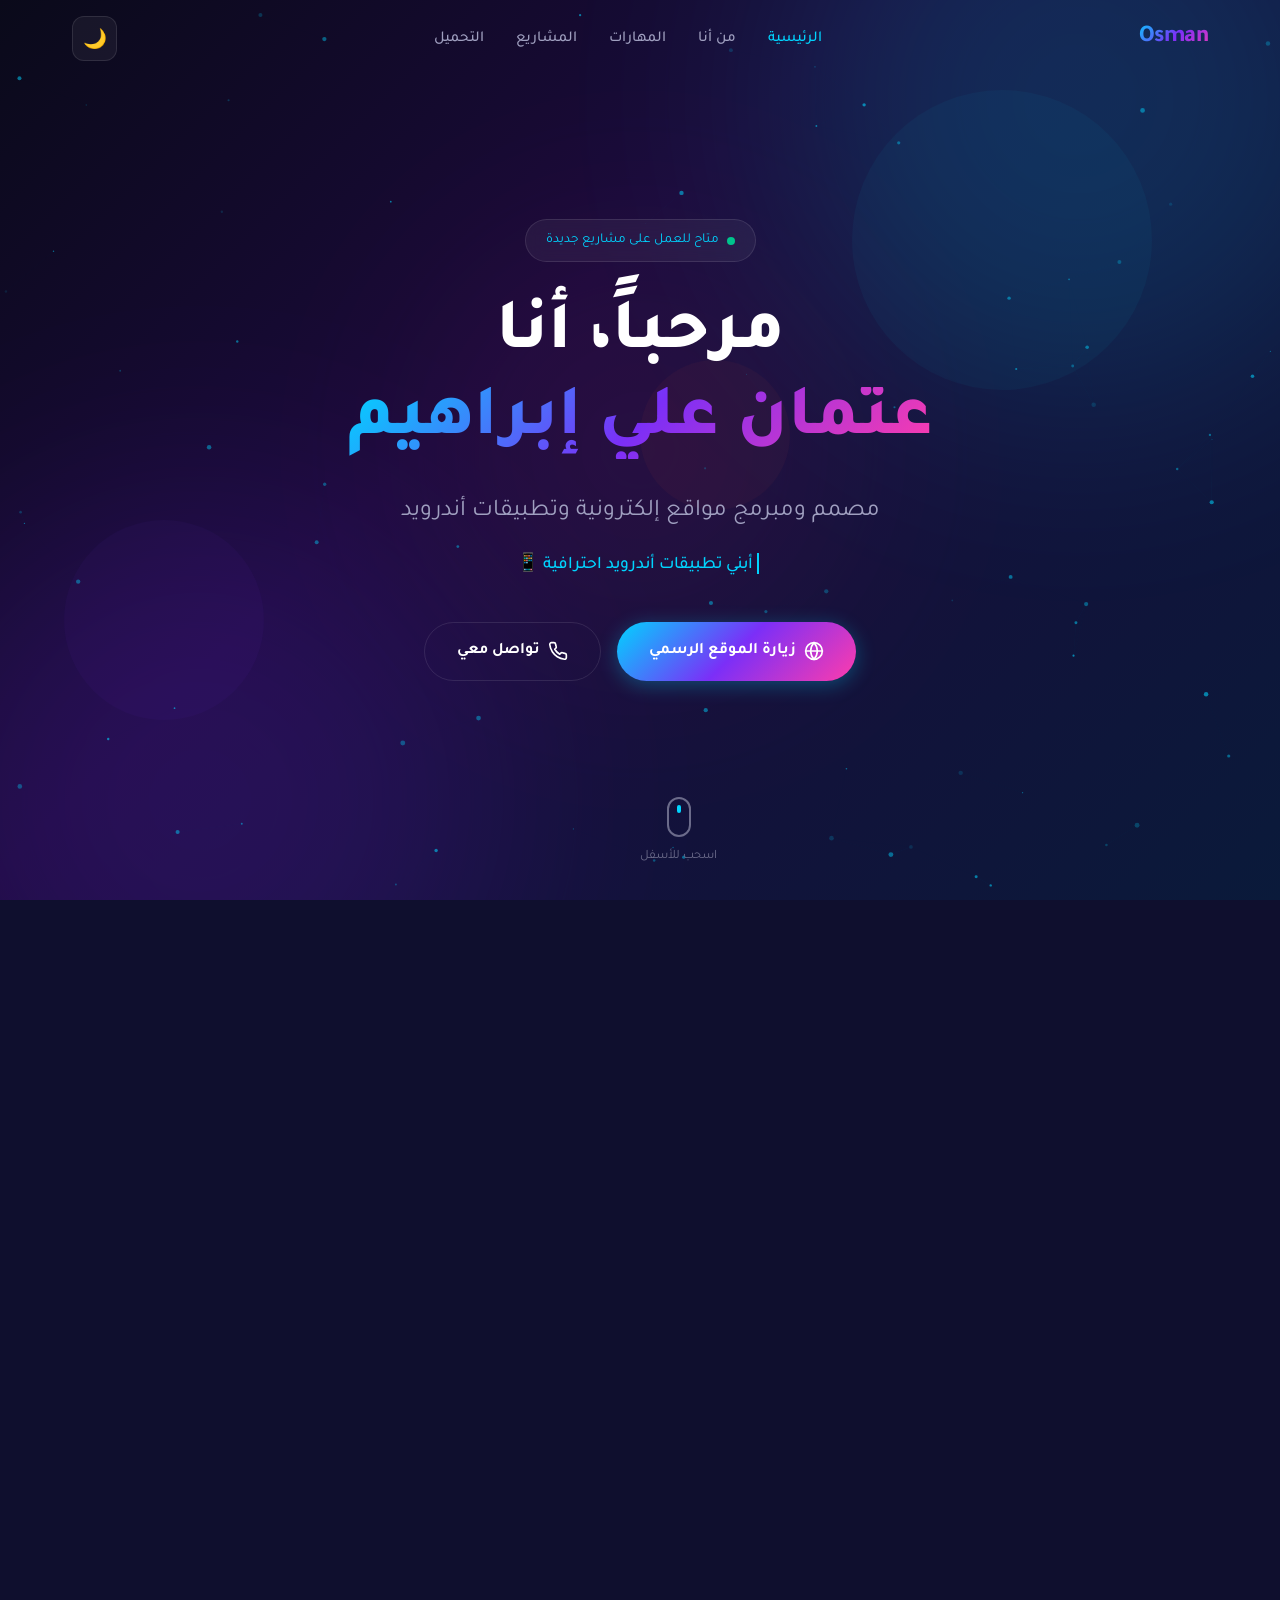
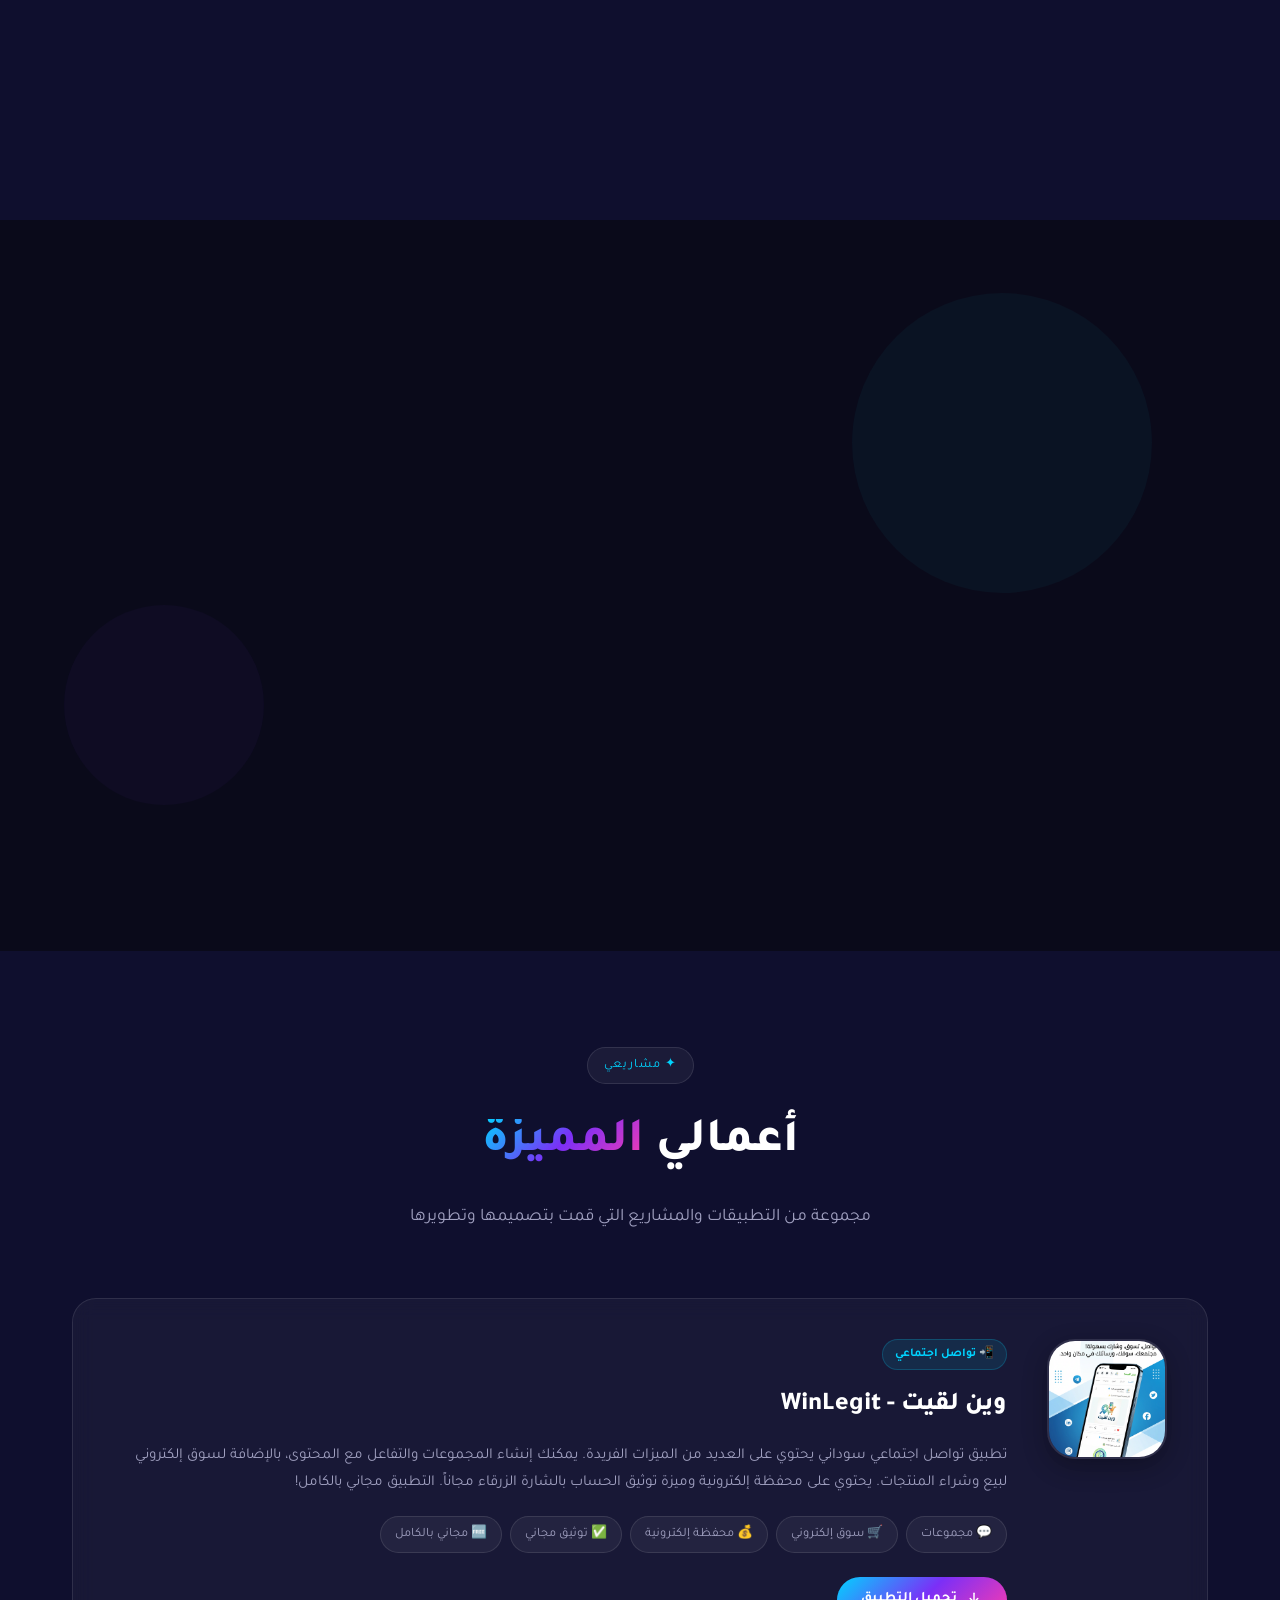
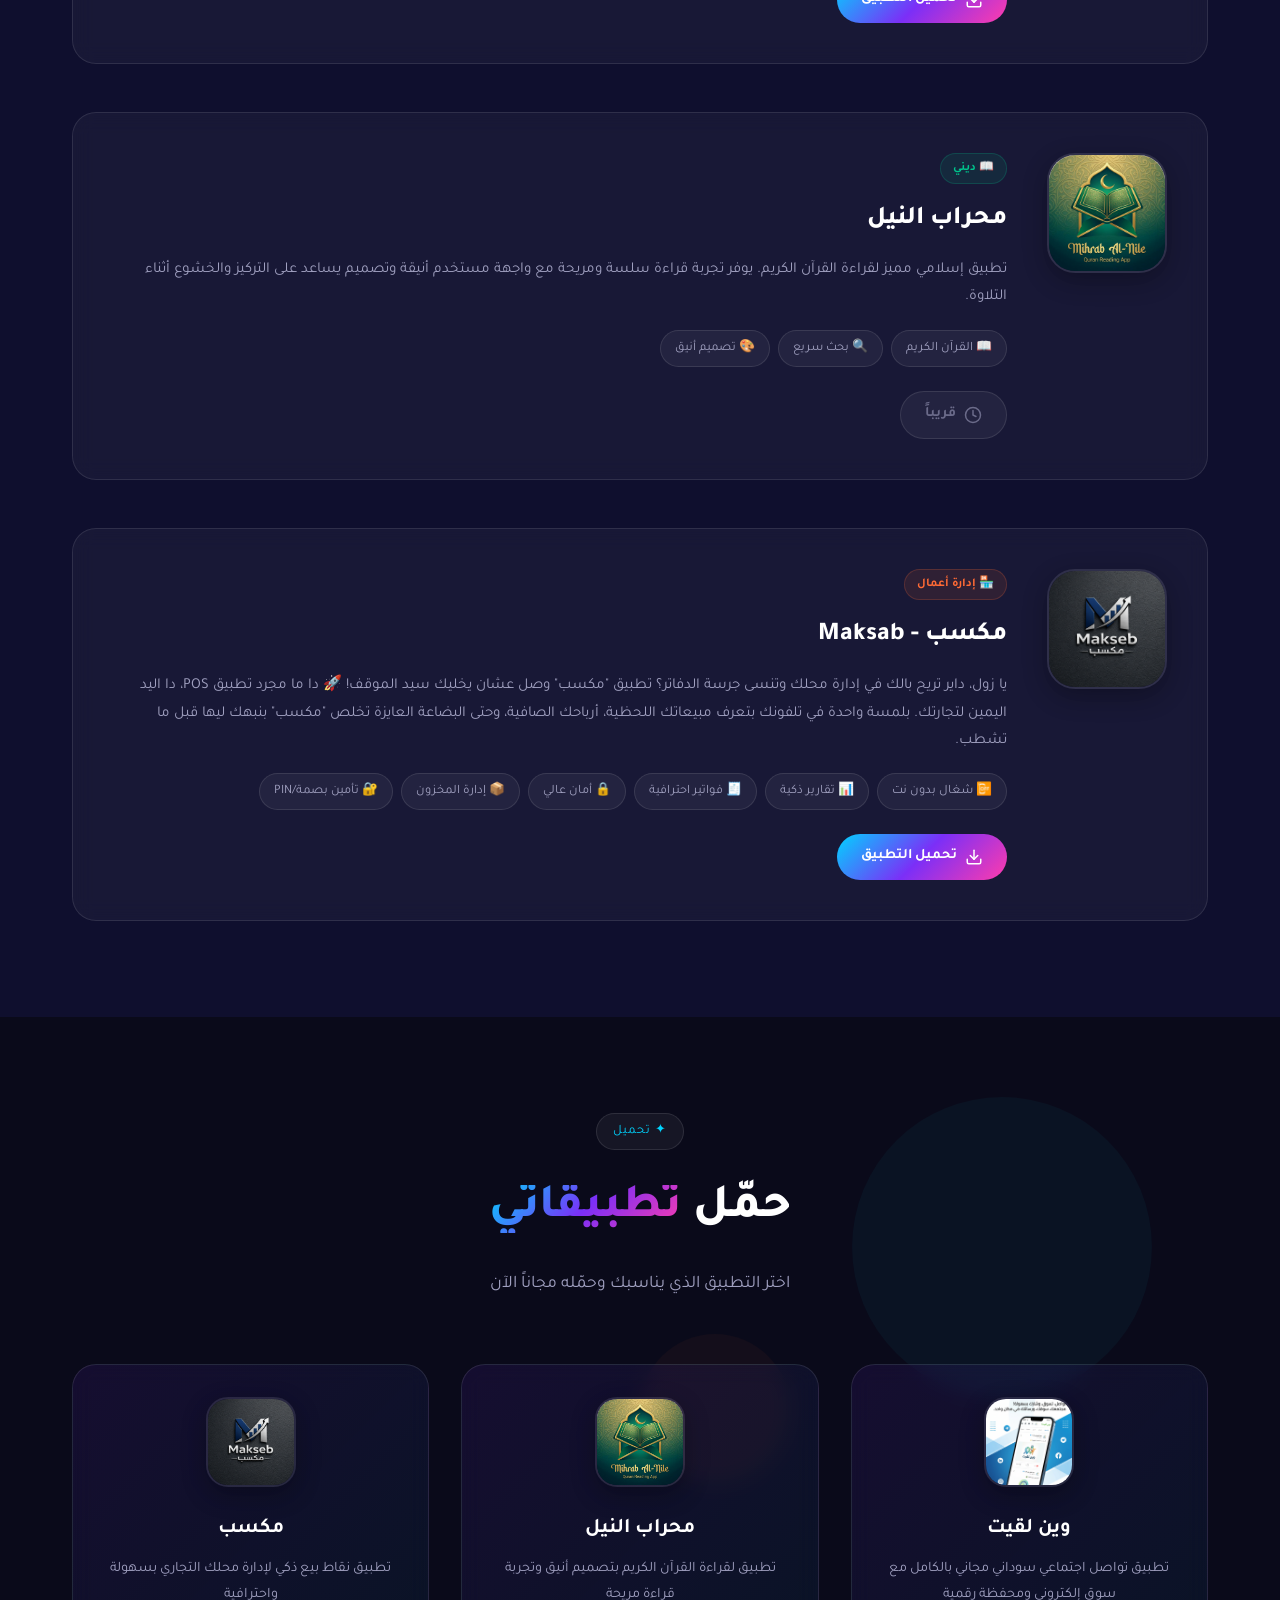
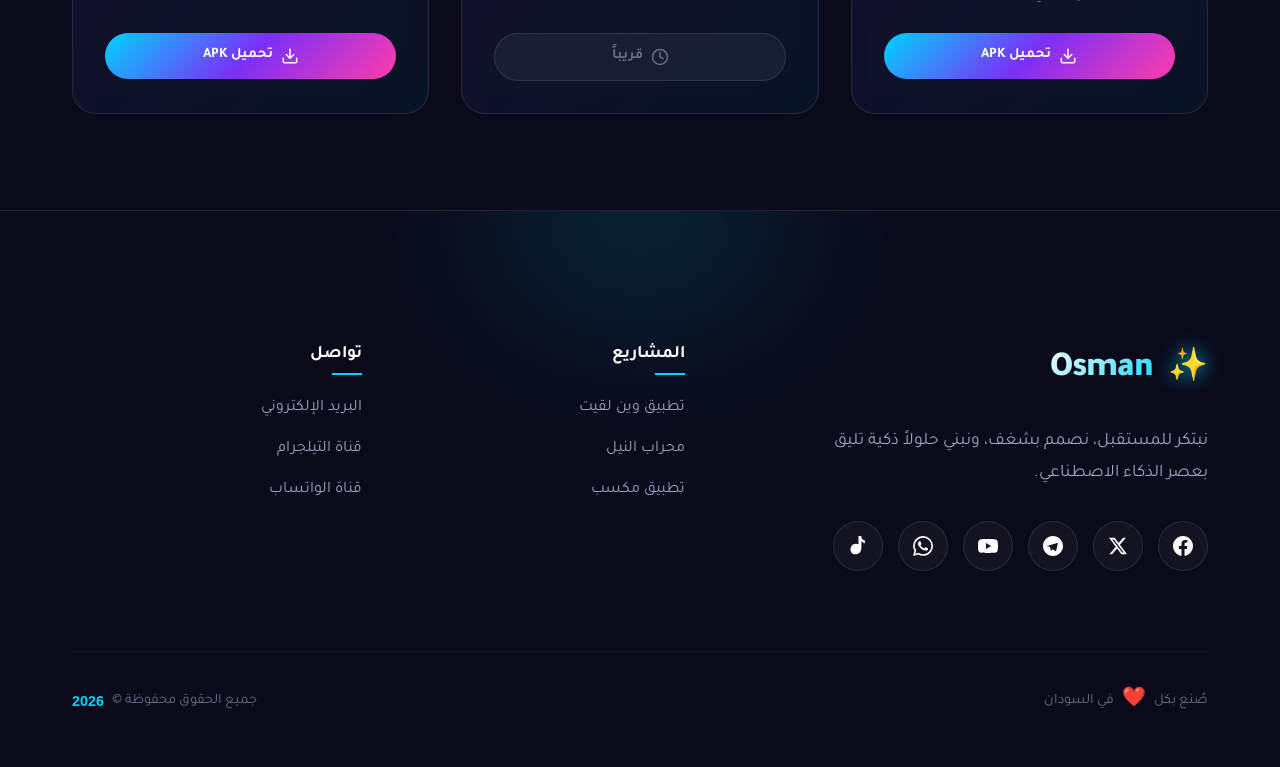
==== commit be044dca: "Update index.html" ====
--- a/index.html
+++ b/index.html
@@ -1,497 +1,496 @@
-<!DOCTYPE html>
-<html lang="ar" dir="rtl">
-
-<head>
-  <meta charset="UTF-8">
-  <meta name="viewport" content="width=device-width, initial-scale=1.0">
-  <title>عثمان علي إبراهيم - مصمم ومبرمج مواقع وتطبيقات</title>
-  <meta name="description"
-    content="الموقع الشخصي لعثمان علي إبراهيم سليمان - مصمم ومبرمج مواقع إلكترونية وتطبيقات أندرويد من السودان">
-  <meta name="keywords" content="عثمان علي, مبرمج, مصمم مواقع, تطبيقات أندرويد, السودان, وين لقيت, مكسب">
-  <meta property="og:title" content="عثمان علي إبراهيم - مصمم ومبرمج">
-  <meta property="og:description" content="مصمم ومبرمج مواقع إلكترونية وتطبيقات أندرويد من السودان">
-  <meta property="og:type" content="website">
-  <link rel="preconnect" href="https://fonts.googleapis.com">
-  <link rel="preconnect" href="https://fonts.gstatic.com" crossorigin>
-  <link href="https://fonts.googleapis.com/css2?family=Tajawal:wght@300;400;500;700;800;900&display=swap"
-    rel="stylesheet">
-  <link rel="stylesheet" href="style.css">
-  <script>
-    window.va = window.va || function () { (window.vaq = window.vaq || []).push(arguments); };
-  </script>
-  <script defer src="/_vercel/insights/script.js"></script>
-</head>
-
-<body>
-
-  <!-- Navigation -->
-  <nav class="navbar" id="navbar">
-    <div class="nav-container">
-      <a href="#" class="nav-logo">Osman</a>
-      <ul class="nav-links" id="navLinks">
-        <li><a href="#home"><span>🏠</span> الرئيسية</a></li>
-        <li><a href="#about"><span>👤</span> من أنا</a></li>
-        <li><a href="#skills"><span>🛠️</span> المهارات</a></li>
-        <li><a href="#apps"><span>🚀</span> المشاريع</a></li>
-        <li><a href="#downloads"><span>📥</span> التحميل</a></li>
-      </ul>
-      <div class="nav-actions">
-        <button class="theme-toggle" id="themeToggle" aria-label="تبديل الوضع">
-          <span class="sun-icon">☀️</span>
-          <span class="moon-icon">🌙</span>
-        </button>
-        <button class="nav-toggle" id="navToggle" aria-label="toggle navigation">
-          <span></span>
-          <span></span>
-          <span></span>
-        </button>
-      </div>
-    </div>
-  </nav>
-
-  <!-- Hero Section -->
-  <section class="hero" id="home">
-    <div class="hero-glow hero-glow-1"></div>
-    <div class="hero-glow hero-glow-2"></div>
-    <div class="hero-glow hero-glow-3"></div>
-
-    <div class="floating-shapes">
-      <div class="shape shape-1"></div>
-      <div class="shape shape-2"></div>
-      <div class="shape shape-3"></div>
-    </div>
-
-    <canvas id="particleCanvas" style="position:absolute;inset:0;z-index:0;pointer-events:none;"></canvas>
-
-    <div class="hero-content">
-      <div class="hero-badge">
-        <span class="dot"></span>
-        متاح للعمل على مشاريع جديدة
-      </div>
-
-      <h1 class="hero-name">
-        مرحباً، أنا<br>
-        <span class="gradient-text">عثمان علي إبراهيم</span>
-      </h1>
-
-      <p class="hero-title">مصمم ومبرمج مواقع إلكترونية وتطبيقات أندرويد</p>
-
-      <div class="hero-typing">
-        <span class="cursor"></span>
-        <span id="typingText"></span>
-      </div>
-
-      <div class="hero-buttons">
-        <a href="https://winlegit.vercel.app/" class="btn btn-primary" target="_blank">
-          <svg width="20" height="20" viewBox="0 0 24 24" fill="none" stroke="currentColor" stroke-width="2"
-            stroke-linecap="round" stroke-linejoin="round">
-            <circle cx="12" cy="12" r="10" />
-            <line x1="2" y1="12" x2="22" y2="12" />
-            <path d="M12 2a15.3 15.3 0 0 1 4 10 15.3 15.3 0 0 1-4 10 15.3 15.3 0 0 1-4-10 15.3 15.3 0 0 1 4-10z" />
-          </svg>
-          زيارة الموقع الرسمي
-        </a>
-        <a href="https://wa.me/249917832882" class="btn btn-outline" target="_blank">
-          <svg width="20" height="20" viewBox="0 0 24 24" fill="none" stroke="currentColor" stroke-width="2"
-            stroke-linecap="round" stroke-linejoin="round">
-            <path
-              d="M22 16.92v3a2 2 0 0 1-2.18 2 19.79 19.79 0 0 1-8.63-3.07 19.5 19.5 0 0 1-6-6 19.79 19.79 0 0 1-3.07-8.67A2 2 0 0 1 4.11 2h3a2 2 0 0 1 2 1.72 12.84 12.84 0 0 0 .7 2.81 2 2 0 0 1-.45 2.11L8.09 9.91a16 16 0 0 0 6 6l1.27-1.27a2 2 0 0 1 2.11-.45 12.84 12.84 0 0 0 2.81.7A2 2 0 0 1 22 16.92z" />
-          </svg>
-          تواصل معي
-        </a>
-      </div>
-    </div>
-
-    <div class="hero-scroll">
-      <div class="scroll-indicator"></div>
-      <span>اسحب للأسفل</span>
-    </div>
-  </section>
-
-  <!-- About Section -->
-  <section class="section about" id="about">
-    <div class="container">
-      <div class="section-header reveal">
-        <span class="section-badge">✦ نبذة عني</span>
-        <h2 class="section-title">تعرف على <span class="gradient-text">قصتي</span></h2>
-        <p class="section-subtitle">شغف بالتكنولوجيا وابتكار حلول رقمية تخدم المجتمع</p>
-      </div>
-
-      <div class="about-grid">
-        <div class="about-image reveal">
-          <div class="about-image-wrapper">
-            <div class="about-avatar">
-              <svg viewBox="0 0 24 24" fill="currentColor">
-                <path
-                  d="M12 2C6.48 2 2 6.48 2 12s4.48 10 10 10 10-4.48 10-10S17.52 2 12 2zm0 3c1.66 0 3 1.34 3 3s-1.34 3-3 3-3-1.34-3-3 1.34-3 3-3zm0 14.2c-2.5 0-4.71-1.28-6-3.22.03-1.99 4-3.08 6-3.08 1.99 0 5.97 1.09 6 3.08-1.29 1.94-3.5 3.22-6 3.22z" />
-              </svg>
-            </div>
-          </div>
-          <div class="about-stats">
-            <div class="stat-card">
-              <div class="stat-number" data-count="3">0</div>
-              <div class="stat-label">تطبيقات</div>
-            </div>
-            <div class="stat-card">
-              <div class="stat-number" data-count="10">0</div>
-              <div class="stat-label">مشاريع ويب</div>
-            </div>
-            <div class="stat-card">
-              <div class="stat-number" data-count="5">0</div>
-              <div class="stat-label">سنوات خبرة</div>
-            </div>
-          </div>
-        </div>
-
-        <div class="about-info reveal reveal-delay-2">
-          <h3>عثمان علي إبراهيم سليمان</h3>
-          <p>
-            أنا مصمم ومبرمج مواقع إلكترونية وتطبيقات أندرويد من السودان. أسعى دائماً لتقديم حلول رقمية مبتكرة تخدم
-            المجتمع المحلي والعربي. قمت بتصميم العديد من المواقع الإلكترونية وتطبيقات الأندرويد التي تلبي احتياجات
-            المستخدمين بطريقة سهلة وعصرية.
-          </p>
-          <div class="about-details">
-            <div class="detail-item">
-              <div class="detail-icon">🇸🇩</div>
-              <div class="detail-text">
-                <span class="detail-label">الجنسية</span>
-                <span class="detail-value">سوداني</span>
-              </div>
-            </div>
-            <div class="detail-item">
-              <div class="detail-icon">📍</div>
-              <div class="detail-text">
-                <span class="detail-label">مكان الميلاد</span>
-                <span class="detail-value">ولاية كسلا</span>
-              </div>
-            </div>
-            <div class="detail-item">
-              <div class="detail-icon">💬</div>
-              <div class="detail-text">
-                <span class="detail-label">واتساب</span>
-                <span class="detail-value">+249917832882</span>
-              </div>
-            </div>
-            <div class="detail-item">
-              <div class="detail-icon">✈️</div>
-              <div class="detail-text">
-                <span class="detail-label">تيلجرام</span>
-                <span class="detail-value">o09178@</span>
-              </div>
-            </div>
-          </div>
-        </div>
-      </div>
-    </div>
-  </section>
-
-  <!-- Skills Section -->
-  <section class="section" id="skills">
-    <div class="container">
-      <div class="floating-shapes">
-        <div class="shape shape-1"></div>
-        <div class="shape shape-2"></div>
-      </div>
-      <div class="section-header reveal">
-        <span class="section-badge">✦ مهاراتي</span>
-        <h2 class="section-title">ماذا <span class="gradient-text">أقدم</span></h2>
-        <p class="section-subtitle">خدمات متكاملة في تصميم وتطوير المنتجات الرقمية</p>
-      </div>
-
-      <div class="skills-grid">
-        <div class="skill-card reveal">
-          <div class="skill-icon">🌐</div>
-          <h3>تصميم المواقع</h3>
-          <p>تصميم وتطوير مواقع إلكترونية عصرية وسريعة الاستجابة تعمل على جميع الأجهزة بتصاميم جذابة ومميزة.</p>
-        </div>
-        <div class="skill-card reveal reveal-delay-1">
-          <div class="skill-icon">📱</div>
-          <h3>تطبيقات أندرويد</h3>
-          <p>تطوير تطبيقات أندرويد احترافية بأداء عالي وتجربة مستخدم سلسة باستخدام أحدث التقنيات.</p>
-        </div>
-        <div class="skill-card reveal reveal-delay-2">
-          <div class="skill-icon">🎨</div>
-          <h3>تصميم واجهات</h3>
-          <p>تصميم واجهات مستخدم (UI/UX) عصرية وبديهية تجعل التفاعل مع المنتج تجربة ممتعة.</p>
-        </div>
-        <div class="skill-card reveal reveal-delay-3">
-          <div class="skill-icon">⚙️</div>
-          <h3>حلول متكاملة</h3>
-          <p>تقديم حلول تقنية متكاملة تشمل قواعد البيانات، الخوادم السحابية، وأنظمة الدفع الإلكتروني.</p>
-        </div>
-      </div>
-    </div>
-  </section>
-
-  <!-- Apps/Projects Section -->
-  <section class="section apps" id="apps">
-    <div class="container">
-      <div class="section-header reveal">
-        <span class="section-badge">✦ مشاريعي</span>
-        <h2 class="section-title">أعمالي <span class="gradient-text">المميزة</span></h2>
-        <p class="section-subtitle">مجموعة من التطبيقات والمشاريع التي قمت بتصميمها وتطويرها</p>
-      </div>
-
-      <div class="apps-grid">
-        <!-- WinLegit App -->
-        <div class="app-card reveal">
-          <div class="app-icon-wrapper">
-            <img src="assets/winlegit.png" alt="تطبيق وين لقيت">
-          </div>
-          <div class="app-info">
-            <span class="app-tag tag-social">📲 تواصل اجتماعي</span>
-            <h3 class="app-name">وين لقيت - WinLegit</h3>
-            <p class="app-description">
-              تطبيق تواصل اجتماعي سوداني يحتوي على العديد من الميزات الفريدة. يمكنك إنشاء المجموعات والتفاعل مع المحتوى،
-              بالإضافة لسوق إلكتروني لبيع وشراء المنتجات. يحتوي على محفظة إلكترونية وميزة توثيق الحساب بالشارة الزرقاء
-              مجاناً.
-              التطبيق مجاني بالكامل!
-            </p>
-            <div class="app-features">
-              <span class="feature-chip">💬 مجموعات</span>
-              <span class="feature-chip">🛒 سوق إلكتروني</span>
-              <span class="feature-chip">💰 محفظة إلكترونية</span>
-              <span class="feature-chip">✅ توثيق مجاني</span>
-              <span class="feature-chip">🆓 مجاني بالكامل</span>
-            </div>
-            <div class="app-actions">
-              <a href="https://winlegit.vercel.app/download/WinLegit.apk" class="btn-download" id="download-winlegit">
-                <svg width="18" height="18" viewBox="0 0 24 24" fill="none" stroke="currentColor" stroke-width="2"
-                  stroke-linecap="round" stroke-linejoin="round">
-                  <path d="M21 15v4a2 2 0 0 1-2 2H5a2 2 0 0 1-2-2v-4" />
-                  <polyline points="7 10 12 15 17 10" />
-                  <line x1="12" y1="15" x2="12" y2="3" />
-                </svg>
-                تحميل التطبيق
-              </a>
-            </div>
-          </div>
-        </div>
-
-        <!-- Mihrab Al-Nile App -->
-        <div class="app-card reveal">
-          <div class="app-icon-wrapper">
-            <img src="assets/mihrab.png" alt="تطبيق محراب النيل">
-          </div>
-          <div class="app-info">
-            <span class="app-tag tag-islamic">📖 ديني</span>
-            <h3 class="app-name">محراب النيل</h3>
-            <p class="app-description">
-              تطبيق إسلامي مميز لقراءة القرآن الكريم. يوفر تجربة قراءة سلسة ومريحة مع واجهة مستخدم أنيقة
-              وتصميم يساعد على التركيز والخشوع أثناء التلاوة.
-            </p>
-            <div class="app-features">
-              <span class="feature-chip">📖 القرآن الكريم</span>
-              <span class="feature-chip">🔍 بحث سريع</span>
-              <span class="feature-chip">🎨 تصميم أنيق</span>
-            </div>
-            <div class="app-actions">
-              <span class="btn-download coming-soon">
-                <svg width="18" height="18" viewBox="0 0 24 24" fill="none" stroke="currentColor" stroke-width="2"
-                  stroke-linecap="round" stroke-linejoin="round">
-                  <circle cx="12" cy="12" r="10" />
-                  <polyline points="12 6 12 12 16 14" />
-                </svg>
-                قريباً
-              </span>
-            </div>
-          </div>
-        </div>
-
-        <!-- Maksab App -->
-        <div class="app-card reveal">
-          <div class="app-icon-wrapper">
-            <img src="assets/maksab.png" alt="تطبيق مكسب">
-          </div>
-          <div class="app-info">
-            <span class="app-tag tag-business">🏪 إدارة أعمال</span>
-            <h3 class="app-name">مكسب - Maksab</h3>
-            <p class="app-description">
-              يا زول، داير تريح بالك في إدارة محلك وتنسى جرسة الدفاتر؟ تطبيق "مكسب" وصل عشان يخليك سيد الموقف! 🚀
-              دا ما مجرد تطبيق POS، دا اليد اليمين لتجارتك. بلمسة واحدة في تلفونك بتعرف مبيعاتك اللحظية، أرباحك الصافية،
-              وحتى البضاعة العايزة تخلص "مكسب" بنبهك ليها قبل ما تشطب.
-            </p>
-            <div class="app-features">
-              <span class="feature-chip">📴 شغال بدون نت</span>
-              <span class="feature-chip">📊 تقارير ذكية</span>
-              <span class="feature-chip">🧾 فواتير احتر��فية</span>
-              <span class="feature-chip">🔒 أمان عالي</span>
-              <span class="feature-chip">📦 إدارة المخزون</span>
-              <span class="feature-chip">🔐 تأمين بصمة/PIN</span>
-            </div>
-            <div class="app-actions">
-              <a href="download/مكسب.apk" class="btn-download" id="download-maksab">
-                <svg width="18" height="18" viewBox="0 0 24 24" fill="none" stroke="currentColor" stroke-width="2"
-                  stroke-linecap="round" stroke-linejoin="round">
-                  <path d="M21 15v4a2 2 0 0 1-2 2H5a2 2 0 0 1-2-2v-4" />
-                  <polyline points="7 10 12 15 17 10" />
-                  <line x1="12" y1="15" x2="12" y2="3" />
-                </svg>
-                تحميل التطبيق
-              </a>
-            </div>
-          </div>
-        </div>
-      </div>
-    </div>
-  </section>
-
-  <!-- Downloads Section -->
-  <section class="section" id="downloads">
-    <div class="container">
-      <div class="floating-shapes">
-        <div class="shape shape-1"></div>
-        <div class="shape shape-3"></div>
-      </div>
-
-      <div class="section-header reveal">
-        <span class="section-badge">✦ تحميل</span>
-        <h2 class="section-title">حمّل <span class="gradient-text">تطبيقاتي</span></h2>
-        <p class="section-subtitle">اختر التطبيق الذي يناسبك وحمّله مجاناً الآن</p>
-      </div>
-
-      <div class="downloads-grid">
-        <div class="download-card reveal">
-          <div class="download-icon">
-            <img src="assets/winlegit.png" alt="وين لقيت">
-          </div>
-          <h3>وين لقيت</h3>
-          <p>تطبيق تواصل اجتماعي سوداني مجاني بالكامل مع سوق إلكتروني ومحفظة رقمية</p>
-          <a href="https://winlegit.vercel.app/download/WinLegit.apk" class="btn-download" id="download-winlegit-2">
-            <svg width="18" height="18" viewBox="0 0 24 24" fill="none" stroke="currentColor" stroke-width="2"
-              stroke-linecap="round" stroke-linejoin="round">
-              <path d="M21 15v4a2 2 0 0 1-2 2H5a2 2 0 0 1-2-2v-4" />
-              <polyline points="7 10 12 15 17 10" />
-              <line x1="12" y1="15" x2="12" y2="3" />
-            </svg>
-            تحميل APK
-          </a>
-        </div>
-
-        <div class="download-card reveal reveal-delay-1">
-          <div class="download-icon">
-            <img src="assets/mihrab.png" alt="محراب النيل">
-          </div>
-          <h3>محراب النيل</h3>
-          <p>تطبيق لقراءة القرآن الكريم بتصميم أنيق وتجربة قراءة مريحة</p>
-          <span class="btn-download coming-soon">
-            <svg width="18" height="18" viewBox="0 0 24 24" fill="none" stroke="currentColor" stroke-width="2"
-              stroke-linecap="round" stroke-linejoin="round">
-              <circle cx="12" cy="12" r="10" />
-              <polyline points="12 6 12 12 16 14" />
-            </svg>
-            قريباً
-          </span>
-        </div>
-
-        <div class="download-card reveal reveal-delay-2">
-          <div class="download-icon">
-            <img src="assets/maksab.png" alt="مكسب">
-          </div>
-          <h3>مكسب</h3>
-          <p>تطبيق نقاط بيع ذكي لإدارة محلك التجاري بسهولة واحترافية</p>
-          <a href="download/مكسب.apk" class="btn-download" id="download-maksab-2">
-            <svg width="18" height="18" viewBox="0 0 24 24" fill="none" stroke="currentColor" stroke-width="2"
-              stroke-linecap="round" stroke-linejoin="round">
-              <path d="M21 15v4a2 2 0 0 1-2 2H5a2 2 0 0 1-2-2v-4" />
-              <polyline points="7 10 12 15 17 10" />
-              <line x1="12" y1="15" x2="12" y2="3" />
-            </svg>
-            تحميل APK
-          </a>
-        </div>
-      </div>
-    </div>
-  </section>
-
-  <!-- Futuristic Footer -->
-  <footer class="footer">
-    <div class="footer-glow"></div>
-    <div class="container">
-      <div class="footer-main">
-        <div class="footer-brand-section">
-          <div class="footer-logo">
-            <span class="logo-icon">✨</span>
-            <h3 class="logo-text">Osman</h3>
-          </div>
-          <p class="footer-tagline">نبتكر للمستقبل، نصمم بشغف، ونبني حلولاً ذكية تليق بعصر الذكاء الاصطناعي.</p>
-          <div class="footer-social-minimal">
-            <a href="https://www.facebook.com/tepor4" target="_blank" title="Facebook">
-              <svg viewBox="0 0 24 24" width="20" height="20" fill="currentColor">
-                <path
-                  d="M24 12.073c0-6.627-5.373-12-12-12s-12 5.373-12 12c0 5.99 4.388 10.954 10.125 11.854v-8.385H7.078v-3.47h3.047V9.43c0-3.007 1.792-4.669 4.533-4.669 1.312 0 2.686.235 2.686.235v2.953H15.83c-1.491 0-1.956.925-1.956 1.874v2.25h3.328l-.532 3.47h-2.796v8.385C19.612 23.027 24 18.062 24 12.073z" />
-              </svg>
-            </a>
-            <a href="https://x.com/tepor4" target="_blank" title="Twitter (X)">
-              <svg viewBox="0 0 24 24" width="18" height="18" fill="currentColor">
-                <path
-                  d="M18.901 1.153h3.68l-8.04 9.19L24 22.846h-7.406l-5.8-7.584-6.638 7.584H.474l8.6-9.83L0 1.154h7.594l5.243 6.932ZM17.61 20.644h2.039L6.486 3.24H4.298Z" />
-              </svg>
-            </a>
-            <a href="https://t.me/o09178" target="_blank" title="Telegram">
-              <svg viewBox="0 0 24 24" width="20" height="20" fill="currentColor">
-                <path
-                  d="M12 0C5.373 0 0 5.373 0 12s5.373 12 12 12 12-5.373 12-12S18.627 0 12 0zm5.891 8.221l-1.97 9.28c-.145.658-.537.818-1.084.508l-3-2.21-1.446 1.394c-.14.14-.24.26-.51.26-.35 0-.29-.13-.41-.47l-1.15-3.77-3.32-1.04c-.722-.224-.736-.723.15-.1.08l12.92-4.98c.594-.224 1.114.13.914.868z" />
-              </svg>
-            </a>
-            <a href="https://youtube.com/@tepor4" target="_blank" title="YouTube">
-              <svg viewBox="0 0 24 24" width="20" height="20" fill="currentColor">
-                <path
-                  d="M23.498 6.186a3.016 3.016 0 0 0-2.122-2.136C19.505 3.545 12 3.545 12 3.545s-7.505 0-9.377.505A3.017 3.017 0 0 0 .502 6.186C0 8.07 0 12 0 12s0 3.93.502 5.814a3.016 3.016 0 0 0 2.122 2.136c1.871.505 9.376.505 9.376.505s7.505 0 9.377-.505a3.015 3.015 0 0 0 2.122-2.136C24 15.93 24 12 24 12s0-3.93-.502-5.814zM9.545 15.568V8.432L15.818 12l-6.273 3.568z" />
-              </svg>
-            </a>
-            <a href="https://wa.me/249917832882" target="_blank" title="WhatsApp">
-              <svg viewBox="0 0 24 24" width="20" height="20" fill="currentColor">
-                <path
-                  d="M17.472 14.382c-.297-.149-1.758-.867-2.03-.967-.273-.099-.471-.148-.67.15-.197.297-.767.966-.94 1.164-.173.199-.347.223-.644.075-.297-.15-1.255-.463-2.39-1.475-.883-.788-1.48-1.761-1.653-2.059-.173-.297-.018-.458.13-.606.134-.133.298-.347.446-.52.149-.174.198-.298.298-.497.099-.198.05-.371-.025-.52-.075-.149-.669-1.612-.916-2.207-.242-.579-.487-.5-.669-.51-.173-.008-.371-.01-.57-.01-.198 0-.52.074-.792.372-.272.297-1.04 1.016-1.04 2.479 0 1.462 1.065 2.875 1.213 3.074.149.198 2.096 3.2 5.077 4.487.709.306 1.262.489 1.694.625.712.227 1.36.195 1.871.118.571-.085 1.758-.719 2.006-1.413.248-.694.248-1.289.173-1.413-.074-.124-.272-.198-.57-.347m-5.421 7.403h-.004a9.87 9.87 0 01-5.031-1.378l-.361-.214-3.741.982.998-3.648-.235-.374a9.86 9.86 0 01-1.51-5.26c.001-5.45 4.436-9.884 9.888-9.884 2.64 0 5.122 1.03 6.988 2.898a9.825 9.825 0 012.893 6.994c-.003 5.45-4.437 9.884-9.885 9.884m8.413-18.297A11.815 11.815 0 0012.05 0C5.495 0 .16 5.335.157 11.892c0 2.096.547 4.142 1.588 5.945L.057 24l6.305-1.654a11.882 11.882 0 005.683 1.448h.005c6.554 0 11.89-5.335 11.893-11.893a11.821 11.821 0 00-3.48-8.413z" />
-              </svg>
-            </a>
-            <a href="https://www.tiktok.com/@tepor4" target="_blank" title="TikTok">
-              <svg viewBox="0 0 24 24" width="20" height="20" fill="currentColor">
-                <path
-                  d="M12.536 0H15.93c.123 3.121 1.412 5.074 4.49 5.341V8.6c-2.492-.258-3.401-1.293-4.34-2.887v8.683c0 3.864-2.73 7.604-7.234 7.604C4.305 22 2.627 18.52 3.012 15.684c.381-3.155 2.112-6.521 6.305-6.521 1.144 0 2.18.291 3.22.846V0z" />
-              </svg>
-            </a>
-          </div>
-        </div>
-
-        <div class="footer-nav-grid">
-          <div class="footer-nav-col">
-            <h4>المشاريع</h4>
-            <ul>
-              <li><a href="#apps">تطبيق وين لقيت</a></li>
-              <li><a href="#apps">محراب النيل</a></li>
-              <li><a href="#apps">تطبيق مكسب</a></li>
-            </ul>
-          </div>
-          <div class="footer-nav-col">
-            <h4>تواصل</h4>
-            <ul>
-              <li><a href="mailto:osman@example.com">البريد الإلكتروني</a></li>
-              <li><a href="https://t.me/winleget">قناة التيلجرام</a></li>
-              <li><a href="https://whatsapp.com/channel/0029VbCsWTKLI8YTMThb9H0V">قناة الواتساب</a></li>
-            </ul>
-          </div>
-        </div>
-      </div>
-
-      <div class="footer-bottom-v2">
-        <div class="footer-bottom-inner">
-          <div class="copyright-text">
-            جميع الحقوق محفوظة © <span class="year-num">2026</span>
-          </div>
-          <div class="footer-location">
-            <span>صُنع بكل</span>
-            <span class="heart-ai">❤️</span>
-            <span>في السودان</span>
-          </div>
-        </div>
-      </div>
-    </div>
-  </footer>
-
-  <script src="script.js"></script>
-</body>
-
-</html>
-
+<!DOCTYPE html>
+<html lang="ar" dir="rtl">
+
+<head>
+  <meta charset="UTF-8">
+  <meta name="viewport" content="width=device-width, initial-scale=1.0">
+  <title>عثمان علي إبراهيم - مصمم ومبرمج مواقع وتطبيقات</title>
+  <meta name="description"
+    content="الموقع الشخصي لعثمان علي إبراهيم سليمان - مصمم ومبرمج مواقع إلكترونية وتطبيقات أندرويد من السودان">
+  <meta name="keywords" content="عثمان علي, مبرمج, مصمم مواقع, تطبيقات أندرويد, السودان, وين لقيت, مكسب">
+  <meta property="og:title" content="عثمان علي إبراهيم - مصمم ومبرمج">
+  <meta property="og:description" content="مصمم ومبرمج مواقع إلكترونية وتطبيقات أندرويد من السودان">
+  <meta property="og:type" content="website">
+  <link rel="preconnect" href="https://fonts.googleapis.com">
+  <link rel="preconnect" href="https://fonts.gstatic.com" crossorigin>
+  <link href="https://fonts.googleapis.com/css2?family=Tajawal:wght@300;400;500;700;800;900&display=swap"
+    rel="stylesheet">
+  <link rel="stylesheet" href="style.css">
+  <script defer src="/_vercel/insights/script.js"></script>
+</head>
+
+<body>
+
+  <!-- Navigation -->
+  <nav class="navbar" id="navbar">
+    <div class="nav-container">
+      <a href="#" class="nav-logo">Osman</a>
+      <ul class="nav-links" id="navLinks">
+        <li><a href="#home"><span>🏠</span> الرئيسية</a></li>
+        <li><a href="#about"><span>👤</span> من أنا</a></li>
+        <li><a href="#skills"><span>🛠️</span> المهارات</a></li>
+        <li><a href="#apps"><span>🚀</span> المشاريع</a></li>
+        <li><a href="#downloads"><span>📥</span> التحميل</a></li>
+      </ul>
+      <div class="nav-actions">
+        <button class="theme-toggle" id="themeToggle" aria-label="تبديل الوضع">
+          <span class="sun-icon">☀️</span>
+          <span class="moon-icon">🌙</span>
+        </button>
+        <button class="nav-toggle" id="navToggle" aria-label="toggle navigation">
+          <span></span>
+          <span></span>
+          <span></span>
+        </button>
+      </div>
+    </div>
+  </nav>
+
+  <!-- Hero Section -->
+  <section class="hero" id="home">
+    <div class="hero-glow hero-glow-1"></div>
+    <div class="hero-glow hero-glow-2"></div>
+    <div class="hero-glow hero-glow-3"></div>
+
+    <div class="floating-shapes">
+      <div class="shape shape-1"></div>
+      <div class="shape shape-2"></div>
+      <div class="shape shape-3"></div>
+    </div>
+
+    <canvas id="particleCanvas" style="position:absolute;inset:0;z-index:0;pointer-events:none;"></canvas>
+
+    <div class="hero-content">
+      <div class="hero-badge">
+        <span class="dot"></span>
+        متاح للعمل على مشاريع جديدة
+      </div>
+
+      <h1 class="hero-name">
+        مرحباً، أنا<br>
+        <span class="gradient-text">عثمان علي إبراهيم</span>
+      </h1>
+
+      <p class="hero-title">مصمم ومبرمج مواقع إلكترونية وتطبيقات أندرويد</p>
+
+      <div class="hero-typing">
+        <span class="cursor"></span>
+        <span id="typingText"></span>
+      </div>
+
+      <div class="hero-buttons">
+        <a href="https://winlegit.vercel.app/" class="btn btn-primary" target="_blank">
+          <svg width="20" height="20" viewBox="0 0 24 24" fill="none" stroke="currentColor" stroke-width="2"
+            stroke-linecap="round" stroke-linejoin="round">
+            <circle cx="12" cy="12" r="10" />
+            <line x1="2" y1="12" x2="22" y2="12" />
+            <path d="M12 2a15.3 15.3 0 0 1 4 10 15.3 15.3 0 0 1-4 10 15.3 15.3 0 0 1-4-10 15.3 15.3 0 0 1 4-10z" />
+          </svg>
+          زيارة الموقع الرسمي
+        </a>
+        <a href="https://wa.me/249917832882" class="btn btn-outline" target="_blank">
+          <svg width="20" height="20" viewBox="0 0 24 24" fill="none" stroke="currentColor" stroke-width="2"
+            stroke-linecap="round" stroke-linejoin="round">
+            <path
+              d="M22 16.92v3a2 2 0 0 1-2.18 2 19.79 19.79 0 0 1-8.63-3.07 19.5 19.5 0 0 1-6-6 19.79 19.79 0 0 1-3.07-8.67A2 2 0 0 1 4.11 2h3a2 2 0 0 1 2 1.72 12.84 12.84 0 0 0 .7 2.81 2 2 0 0 1-.45 2.11L8.09 9.91a16 16 0 0 0 6 6l1.27-1.27a2 2 0 0 1 2.11-.45 12.84 12.84 0 0 0 2.81.7A2 2 0 0 1 22 16.92z" />
+          </svg>
+          تواصل معي
+        </a>
+      </div>
+    </div>
+
+    <div class="hero-scroll">
+      <div class="scroll-indicator"></div>
+      <span>اسحب للأسفل</span>
+    </div>
+  </section>
+
+  <!-- About Section -->
+  <section class="section about" id="about">
+    <div class="container">
+      <div class="section-header reveal">
+        <span class="section-badge">✦ نبذة عني</span>
+        <h2 class="section-title">تعرف على <span class="gradient-text">قصتي</span></h2>
+        <p class="section-subtitle">شغف بالتكنولوجيا وابتكار حلول رقمية تخدم المجتمع</p>
+      </div>
+
+      <div class="about-grid">
+        <div class="about-image reveal">
+          <div class="about-image-wrapper">
+            <div class="about-avatar">
+              <svg viewBox="0 0 24 24" fill="currentColor">
+                <path
+                  d="M12 2C6.48 2 2 6.48 2 12s4.48 10 10 10 10-4.48 10-10S17.52 2 12 2zm0 3c1.66 0 3 1.34 3 3s-1.34 3-3 3-3-1.34-3-3 1.34-3 3-3zm0 14.2c-2.5 0-4.71-1.28-6-3.22.03-1.99 4-3.08 6-3.08 1.99 0 5.97 1.09 6 3.08-1.29 1.94-3.5 3.22-6 3.22z" />
+              </svg>
+            </div>
+          </div>
+          <div class="about-stats">
+            <div class="stat-card">
+              <div class="stat-number" data-count="3">0</div>
+              <div class="stat-label">تطبيقات</div>
+            </div>
+            <div class="stat-card">
+              <div class="stat-number" data-count="10">0</div>
+              <div class="stat-label">مشاريع ويب</div>
+            </div>
+            <div class="stat-card">
+              <div class="stat-number" data-count="5">0</div>
+              <div class="stat-label">سنوات خبرة</div>
+            </div>
+          </div>
+        </div>
+
+        <div class="about-info reveal reveal-delay-2">
+          <h3>عثمان علي إبراهيم سليمان</h3>
+          <p>
+            أنا مصمم ومبرمج مواقع إلكترونية وتطبيقات أندرويد من السودان. أسعى دائماً لتقديم حلول رقمية مبتكرة تخدم
+            المجتمع المحلي والعربي. قمت بتصميم العديد من المواقع الإلكترونية وتطبيقات الأندرويد التي تلبي احتياجات
+            المستخدمين بطريقة سهلة وعصرية.
+          </p>
+          <div class="about-details">
+            <div class="detail-item">
+              <div class="detail-icon">🇸🇩</div>
+              <div class="detail-text">
+                <span class="detail-label">الجنسية</span>
+                <span class="detail-value">سوداني</span>
+              </div>
+            </div>
+            <div class="detail-item">
+              <div class="detail-icon">📍</div>
+              <div class="detail-text">
+                <span class="detail-label">مكان الميلاد</span>
+                <span class="detail-value">ولاية كسلا</span>
+              </div>
+            </div>
+            <div class="detail-item">
+              <div class="detail-icon">💬</div>
+              <div class="detail-text">
+                <span class="detail-label">واتساب</span>
+                <span class="detail-value">+249917832882</span>
+              </div>
+            </div>
+            <div class="detail-item">
+              <div class="detail-icon">✈️</div>
+              <div class="detail-text">
+                <span class="detail-label">تيلجرام</span>
+                <span class="detail-value">o09178@</span>
+              </div>
+            </div>
+          </div>
+        </div>
+      </div>
+    </div>
+  </section>
+
+  <!-- Skills Section -->
+  <section class="section" id="skills">
+    <div class="container">
+      <div class="floating-shapes">
+        <div class="shape shape-1"></div>
+        <div class="shape shape-2"></div>
+      </div>
+      <div class="section-header reveal">
+        <span class="section-badge">✦ مهاراتي</span>
+        <h2 class="section-title">ماذا <span class="gradient-text">أقدم</span></h2>
+        <p class="section-subtitle">خدمات متكاملة في تصميم وتطوير المنتجات الرقمية</p>
+      </div>
+
+      <div class="skills-grid">
+        <div class="skill-card reveal">
+          <div class="skill-icon">🌐</div>
+          <h3>تصميم المواقع</h3>
+          <p>تصميم وتطوير مواقع إلكترونية عصرية وسريعة الاستجابة تعمل على جميع الأجهزة بتصاميم جذابة ومميزة.</p>
+        </div>
+        <div class="skill-card reveal reveal-delay-1">
+          <div class="skill-icon">📱</div>
+          <h3>تطبيقات أندرويد</h3>
+          <p>تطوير تطبيقات أندرويد احترافية بأداء عالي وتجربة مستخدم سلسة باستخدام أحدث التقنيات.</p>
+        </div>
+        <div class="skill-card reveal reveal-delay-2">
+          <div class="skill-icon">🎨</div>
+          <h3>تصميم واجهات</h3>
+          <p>تصميم واجهات مستخدم (UI/UX) عصرية وبديهية تجعل التفاعل مع المنتج تجربة ممتعة.</p>
+        </div>
+        <div class="skill-card reveal reveal-delay-3">
+          <div class="skill-icon">⚙️</div>
+          <h3>حلول متكاملة</h3>
+          <p>تقديم حلول تقنية متكاملة تشمل قواعد البيانات، الخوادم السحابية، وأنظمة الدفع الإلكتروني.</p>
+        </div>
+      </div>
+    </div>
+  </section>
+
+  <!-- Apps/Projects Section -->
+  <section class="section apps" id="apps">
+    <div class="container">
+      <div class="section-header reveal">
+        <span class="section-badge">✦ مشاريعي</span>
+        <h2 class="section-title">أعمالي <span class="gradient-text">المميزة</span></h2>
+        <p class="section-subtitle">مجموعة من التطبيقات والمشاريع التي قمت بتصميمها وتطويرها</p>
+      </div>
+
+      <div class="apps-grid">
+        <!-- WinLegit App -->
+        <div class="app-card reveal">
+          <div class="app-icon-wrapper">
+            <img src="assets/winlegit.png" alt="تطبيق وين لقيت">
+          </div>
+          <div class="app-info">
+            <span class="app-tag tag-social">📲 تواصل اجتماعي</span>
+            <h3 class="app-name">وين لقيت - WinLegit</h3>
+            <p class="app-description">
+              تطبيق تواصل اجتماعي سوداني يحتوي على العديد من الميزات الفريدة. يمكنك إنشاء المجموعات والتفاعل مع المحتوى،
+              بالإضافة لسوق إلكتروني لبيع وشراء المنتجات. يحتوي على محفظة إلكترونية وميزة توثيق الحساب بالشارة الزرقاء
+              مجاناً.
+              التطبيق مجاني بالكامل!
+            </p>
+            <div class="app-features">
+              <span class="feature-chip">💬 مجموعات</span>
+              <span class="feature-chip">🛒 سوق إلكتروني</span>
+              <span class="feature-chip">💰 محفظة إلكترونية</span>
+              <span class="feature-chip">✅ توثيق مجاني</span>
+              <span class="feature-chip">🆓 مجاني بالكامل</span>
+            </div>
+            <div class="app-actions">
+              <a href="https://winlegit.vercel.app/download/WinLegit.apk" class="btn-download" id="download-winlegit">
+                <svg width="18" height="18" viewBox="0 0 24 24" fill="none" stroke="currentColor" stroke-width="2"
+                  stroke-linecap="round" stroke-linejoin="round">
+                  <path d="M21 15v4a2 2 0 0 1-2 2H5a2 2 0 0 1-2-2v-4" />
+                  <polyline points="7 10 12 15 17 10" />
+                  <line x1="12" y1="15" x2="12" y2="3" />
+                </svg>
+                تحميل التطبيق
+              </a>
+            </div>
+          </div>
+        </div>
+
+        <!-- Mihrab Al-Nile App -->
+        <div class="app-card reveal">
+          <div class="app-icon-wrapper">
+            <img src="assets/mihrab.png" alt="تطبيق محراب النيل">
+          </div>
+          <div class="app-info">
+            <span class="app-tag tag-islamic">📖 ديني</span>
+            <h3 class="app-name">محراب النيل</h3>
+            <p class="app-description">
+              تطبيق إسلامي مميز لقراءة القرآن الكريم. يوفر تجربة قراءة سلسة ومريحة مع واجهة مستخدم أنيقة
+              وتصميم يساعد على التركيز والخشوع أثناء التلاوة.
+            </p>
+            <div class="app-features">
+              <span class="feature-chip">📖 القرآن الكريم</span>
+              <span class="feature-chip">🔍 بحث سريع</span>
+              <span class="feature-chip">🎨 تصميم أنيق</span>
+            </div>
+            <div class="app-actions">
+              <span class="btn-download coming-soon">
+                <svg width="18" height="18" viewBox="0 0 24 24" fill="none" stroke="currentColor" stroke-width="2"
+                  stroke-linecap="round" stroke-linejoin="round">
+                  <circle cx="12" cy="12" r="10" />
+                  <polyline points="12 6 12 12 16 14" />
+                </svg>
+                قريباً
+              </span>
+            </div>
+          </div>
+        </div>
+
+        <!-- Maksab App -->
+        <div class="app-card reveal">
+          <div class="app-icon-wrapper">
+            <img src="assets/maksab.png" alt="تطبيق مكسب">
+          </div>
+          <div class="app-info">
+            <span class="app-tag tag-business">🏪 إدارة أعمال</span>
+            <h3 class="app-name">مكسب - Maksab</h3>
+            <p class="app-description">
+              يا زول، داير تريح بالك في إدارة محلك وتنسى جرسة الدفاتر؟ تطبيق "مكسب" وصل عشان يخليك سيد الموقف! 🚀
+              دا ما مجرد تطبيق POS، دا اليد اليمين لتجارتك. بلمسة واحدة في تلفونك بتعرف مبيعاتك اللحظية، أرباحك الصافية،
+              وحتى البضاعة العايزة تخلص "مكسب" بنبهك ليها قبل ما تشطب.
+            </p>
+            <div class="app-features">
+              <span class="feature-chip">📴 شغال بدون نت</span>
+              <span class="feature-chip">📊 تقارير ذكية</span>
+              <span class="feature-chip">🧾 فواتير احترافية</span>
+              <span class="feature-chip">🔒 أمان عالي</span>
+              <span class="feature-chip">📦 إدارة المخزون</span>
+              <span class="feature-chip">🔐 تأمين بصمة/PIN</span>
+            </div>
+            <div class="app-actions">
+              <a href="download/مكسب.apk" class="btn-download" id="download-maksab">
+                <svg width="18" height="18" viewBox="0 0 24 24" fill="none" stroke="currentColor" stroke-width="2"
+                  stroke-linecap="round" stroke-linejoin="round">
+                  <path d="M21 15v4a2 2 0 0 1-2 2H5a2 2 0 0 1-2-2v-4" />
+                  <polyline points="7 10 12 15 17 10" />
+                  <line x1="12" y1="15" x2="12" y2="3" />
+                </svg>
+                تحميل التطبيق
+              </a>
+            </div>
+          </div>
+        </div>
+      </div>
+    </div>
+  </section>
+
+  <!-- Downloads Section -->
+  <section class="section" id="downloads">
+    <div class="container">
+      <div class="floating-shapes">
+        <div class="shape shape-1"></div>
+        <div class="shape shape-3"></div>
+      </div>
+
+      <div class="section-header reveal">
+        <span class="section-badge">✦ تحميل</span>
+        <h2 class="section-title">حمّل <span class="gradient-text">تطبيقاتي</span></h2>
+        <p class="section-subtitle">اختر التطبيق الذي يناسبك وحمّله مجاناً الآن</p>
+      </div>
+
+      <div class="downloads-grid">
+        <div class="download-card reveal">
+          <div class="download-icon">
+            <img src="assets/winlegit.png" alt="وين لقيت">
+          </div>
+          <h3>وين لقيت</h3>
+          <p>تطبيق تواصل اجتماعي سوداني مجاني بالكامل مع سوق إلكتروني ومحفظة رقمية</p>
+          <a href="https://winlegit.vercel.app/download/WinLegit.apk" class="btn-download" id="download-winlegit-2">
+            <svg width="18" height="18" viewBox="0 0 24 24" fill="none" stroke="currentColor" stroke-width="2"
+              stroke-linecap="round" stroke-linejoin="round">
+              <path d="M21 15v4a2 2 0 0 1-2 2H5a2 2 0 0 1-2-2v-4" />
+              <polyline points="7 10 12 15 17 10" />
+              <line x1="12" y1="15" x2="12" y2="3" />
+            </svg>
+            تحميل APK
+          </a>
+        </div>
+
+        <div class="download-card reveal reveal-delay-1">
+          <div class="download-icon">
+            <img src="assets/mihrab.png" alt="محراب النيل">
+          </div>
+          <h3>محراب النيل</h3>
+          <p>تطبيق لقراءة القرآن الكريم بتصميم أنيق وتجربة قراءة مريحة</p>
+          <span class="btn-download coming-soon">
+            <svg width="18" height="18" viewBox="0 0 24 24" fill="none" stroke="currentColor" stroke-width="2"
+              stroke-linecap="round" stroke-linejoin="round">
+              <circle cx="12" cy="12" r="10" />
+              <polyline points="12 6 12 12 16 14" />
+            </svg>
+            قريباً
+          </span>
+        </div>
+
+        <div class="download-card reveal reveal-delay-2">
+          <div class="download-icon">
+            <img src="assets/maksab.png" alt="مكسب">
+          </div>
+          <h3>مكسب</h3>
+          <p>تطبيق نقاط بيع ذكي لإدارة محلك التجاري بسهولة واحترافية</p>
+          <a href="download/مكسب.apk" class="btn-download" id="download-maksab-2">
+            <svg width="18" height="18" viewBox="0 0 24 24" fill="none" stroke="currentColor" stroke-width="2"
+              stroke-linecap="round" stroke-linejoin="round">
+              <path d="M21 15v4a2 2 0 0 1-2 2H5a2 2 0 0 1-2-2v-4" />
+              <polyline points="7 10 12 15 17 10" />
+              <line x1="12" y1="15" x2="12" y2="3" />
+            </svg>
+            تحميل APK
+          </a>
+        </div>
+      </div>
+    </div>
+  </section>
+
+  <!-- Futuristic Footer -->
+  <footer class="footer">
+    <div class="footer-glow"></div>
+    <div class="container">
+      <div class="footer-main">
+        <div class="footer-brand-section">
+          <div class="footer-logo">
+            <span class="logo-icon">✨</span>
+            <h3 class="logo-text">Osman</h3>
+          </div>
+          <p class="footer-tagline">نبتكر للمستقبل، نصمم بشغف، ونبني حلولاً ذكية تليق بعصر الذكاء الاصطناعي.</p>
+          <div class="footer-social-minimal">
+            <a href="https://www.facebook.com/tepor4" target="_blank" title="Facebook">
+              <svg viewBox="0 0 24 24" width="20" height="20" fill="currentColor">
+                <path
+                  d="M24 12.073c0-6.627-5.373-12-12-12s-12 5.373-12 12c0 5.99 4.388 10.954 10.125 11.854v-8.385H7.078v-3.47h3.047V9.43c0-3.007 1.792-4.669 4.533-4.669 1.312 0 2.686.235 2.686.235v2.953H15.83c-1.491 0-1.956.925-1.956 1.874v2.25h3.328l-.532 3.47h-2.796v8.385C19.612 23.027 24 18.062 24 12.073z" />
+              </svg>
+            </a>
+            <a href="https://x.com/tepor4" target="_blank" title="Twitter (X)">
+              <svg viewBox="0 0 24 24" width="18" height="18" fill="currentColor">
+                <path
+                  d="M18.901 1.153h3.68l-8.04 9.19L24 22.846h-7.406l-5.8-7.584-6.638 7.584H.474l8.6-9.83L0 1.154h7.594l5.243 6.932ZM17.61 20.644h2.039L6.486 3.24H4.298Z" />
+              </svg>
+            </a>
+            <a href="https://t.me/o09178" target="_blank" title="Telegram">
+              <svg viewBox="0 0 24 24" width="20" height="20" fill="currentColor">
+                <path
+                  d="M12 0C5.373 0 0 5.373 0 12s5.373 12 12 12 12-5.373 12-12S18.627 0 12 0zm5.891 8.221l-1.97 9.28c-.145.658-.537.818-1.084.508l-3-2.21-1.446 1.394c-.14.14-.24.26-.51.26-.35 0-.29-.13-.41-.47l-1.15-3.77-3.32-1.04c-.722-.224-.736-.723.15-.1.08l12.92-4.98c.594-.224 1.114.13.914.868z" />
+              </svg>
+            </a>
+            <a href="https://youtube.com/@tepor4" target="_blank" title="YouTube">
+              <svg viewBox="0 0 24 24" width="20" height="20" fill="currentColor">
+                <path
+                  d="M23.498 6.186a3.016 3.016 0 0 0-2.122-2.136C19.505 3.545 12 3.545 12 3.545s-7.505 0-9.377.505A3.017 3.017 0 0 0 .502 6.186C0 8.07 0 12 0 12s0 3.93.502 5.814a3.016 3.016 0 0 0 2.122 2.136c1.871.505 9.376.505 9.376.505s7.505 0 9.377-.505a3.015 3.015 0 0 0 2.122-2.136C24 15.93 24 12 24 12s0-3.93-.502-5.814zM9.545 15.568V8.432L15.818 12l-6.273 3.568z" />
+              </svg>
+            </a>
+            <a href="https://wa.me/249917832882" target="_blank" title="WhatsApp">
+              <svg viewBox="0 0 24 24" width="20" height="20" fill="currentColor">
+                <path
+                  d="M17.472 14.382c-.297-.149-1.758-.867-2.03-.967-.273-.099-.471-.148-.67.15-.197.297-.767.966-.94 1.164-.173.199-.347.223-.644.075-.297-.15-1.255-.463-2.39-1.475-.883-.788-1.48-1.761-1.653-2.059-.173-.297-.018-.458.13-.606.134-.133.298-.347.446-.52.149-.174.198-.298.298-.497.099-.198.05-.371-.025-.52-.075-.149-.669-1.612-.916-2.207-.242-.579-.487-.5-.669-.51-.173-.008-.371-.01-.57-.01-.198 0-.52.074-.792.372-.272.297-1.04 1.016-1.04 2.479 0 1.462 1.065 2.875 1.213 3.074.149.198 2.096 3.2 5.077 4.487.709.306 1.262.489 1.694.625.712.227 1.36.195 1.871.118.571-.085 1.758-.719 2.006-1.413.248-.694.248-1.289.173-1.413-.074-.124-.272-.198-.57-.347m-5.421 7.403h-.004a9.87 9.87 0 01-5.031-1.378l-.361-.214-3.741.982.998-3.648-.235-.374a9.86 9.86 0 01-1.51-5.26c.001-5.45 4.436-9.884 9.888-9.884 2.64 0 5.122 1.03 6.988 2.898a9.825 9.825 0 012.893 6.994c-.003 5.45-4.437 9.884-9.885 9.884m8.413-18.297A11.815 11.815 0 0012.05 0C5.495 0 .16 5.335.157 11.892c0 2.096.547 4.142 1.588 5.945L.057 24l6.305-1.654a11.882 11.882 0 005.683 1.448h.005c6.554 0 11.89-5.335 11.893-11.893a11.821 11.821 0 00-3.48-8.413z" />
+              </svg>
+            </a>
+            <a href="https://www.tiktok.com/@tepor4" target="_blank" title="TikTok">
+              <svg viewBox="0 0 24 24" width="20" height="20" fill="currentColor">
+                <path
+                  d="M12.536 0H15.93c.123 3.121 1.412 5.074 4.49 5.341V8.6c-2.492-.258-3.401-1.293-4.34-2.887v8.683c0 3.864-2.73 7.604-7.234 7.604C4.305 22 2.627 18.52 3.012 15.684c.381-3.155 2.112-6.521 6.305-6.521 1.144 0 2.18.291 3.22.846V0z" />
+              </svg>
+            </a>
+          </div>
+        </div>
+
+        <div class="footer-nav-grid">
+          <div class="footer-nav-col">
+            <h4>المشاريع</h4>
+            <ul>
+              <li><a href="#apps">تطبيق وين لقيت</a></li>
+              <li><a href="#apps">محراب النيل</a></li>
+              <li><a href="#apps">تطبيق مكسب</a></li>
+            </ul>
+          </div>
+          <div class="footer-nav-col">
+            <h4>تواصل</h4>
+            <ul>
+              <li><a href="mailto:osman@example.com">البريد الإلكتروني</a></li>
+              <li><a href="https://t.me/winleget">قناة التيلجرام</a></li>
+              <li><a href="https://whatsapp.com/channel/0029VbCsWTKLI8YTMThb9H0V">قناة الواتساب</a></li>
+            </ul>
+          </div>
+        </div>
+      </div>
+
+      <div class="footer-bottom-v2">
+        <div class="footer-bottom-inner">
+          <div class="copyright-text">
+            جميع الحقوق محفوظة © <span class="year-num">2026</span>
+          </div>
+          <div class="footer-location">
+            <span>صُنع بكل</span>
+            <span class="heart-ai">❤️</span>
+            <span>في السودان</span>
+          </div>
+        </div>
+      </div>
+    </div>
+  </footer>
+
+  <script src="script.js"></script>
+</body>
+
+</html>
+
+
+
